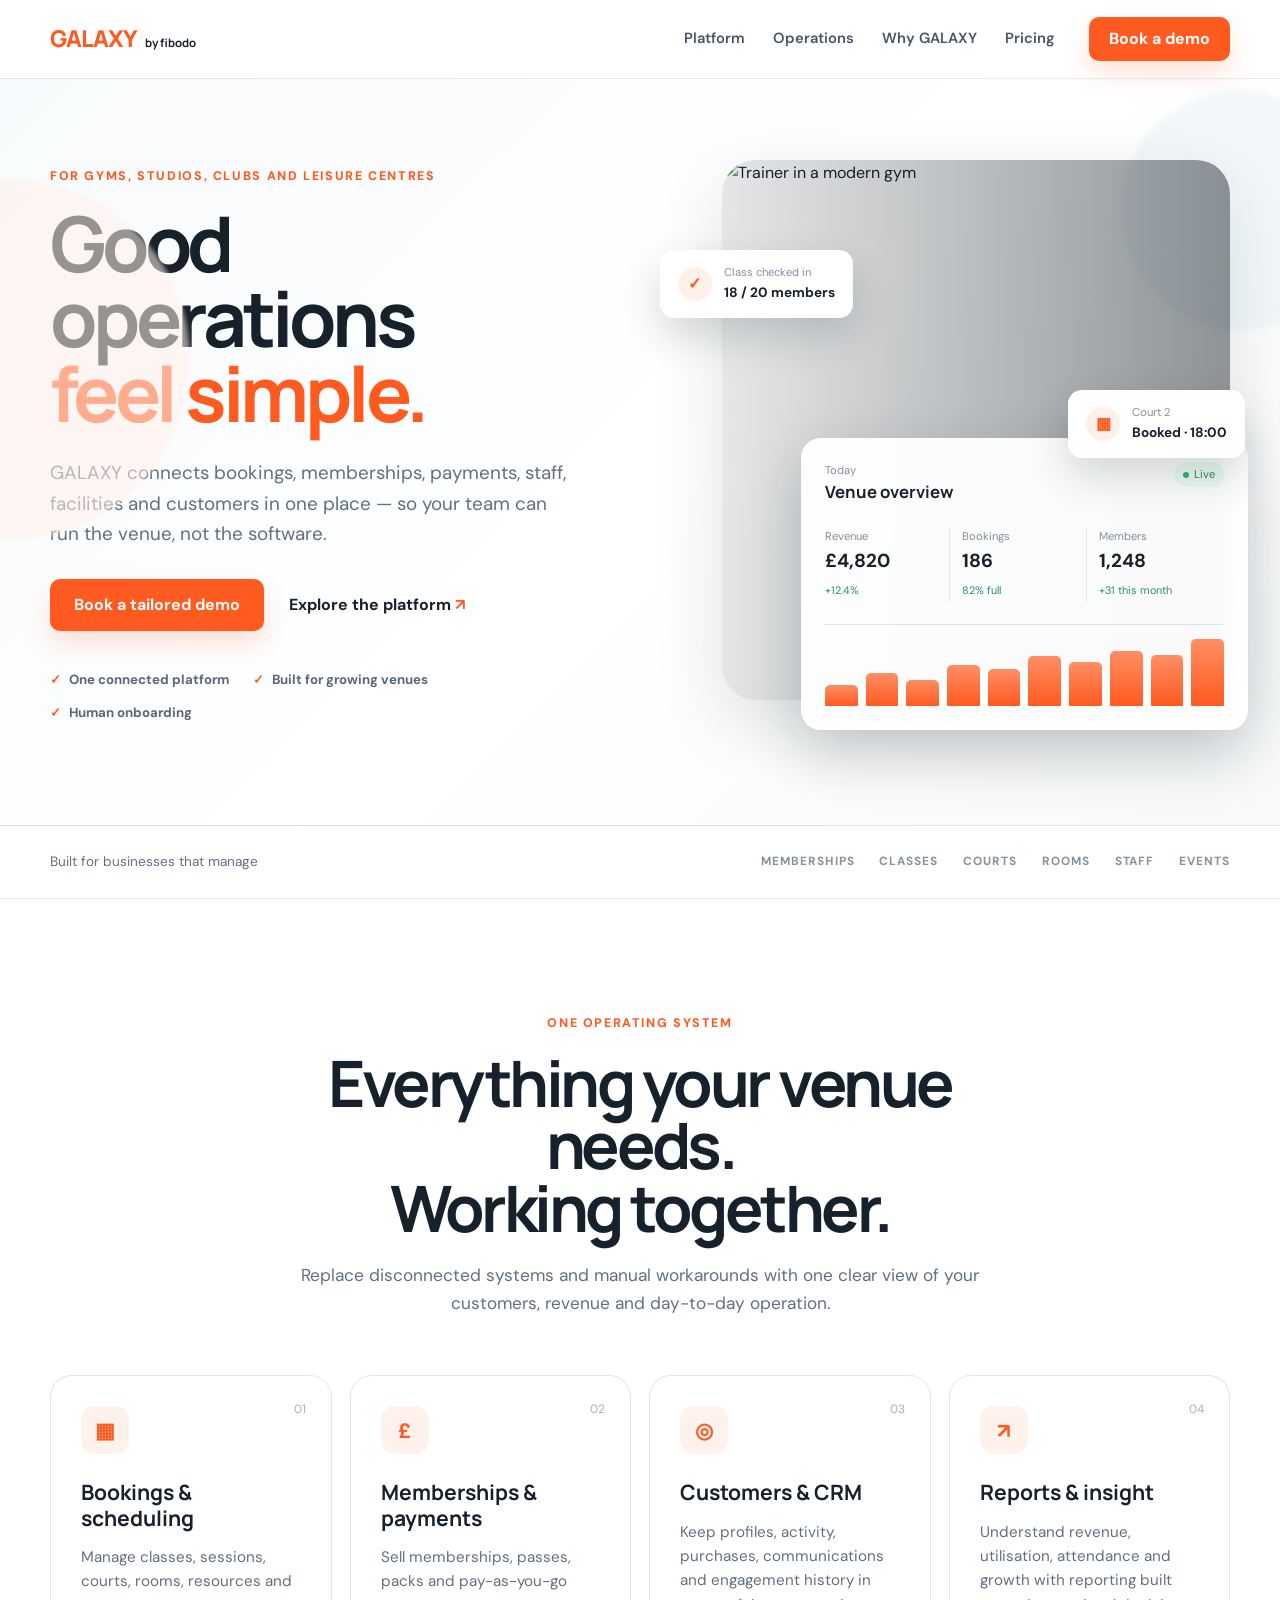
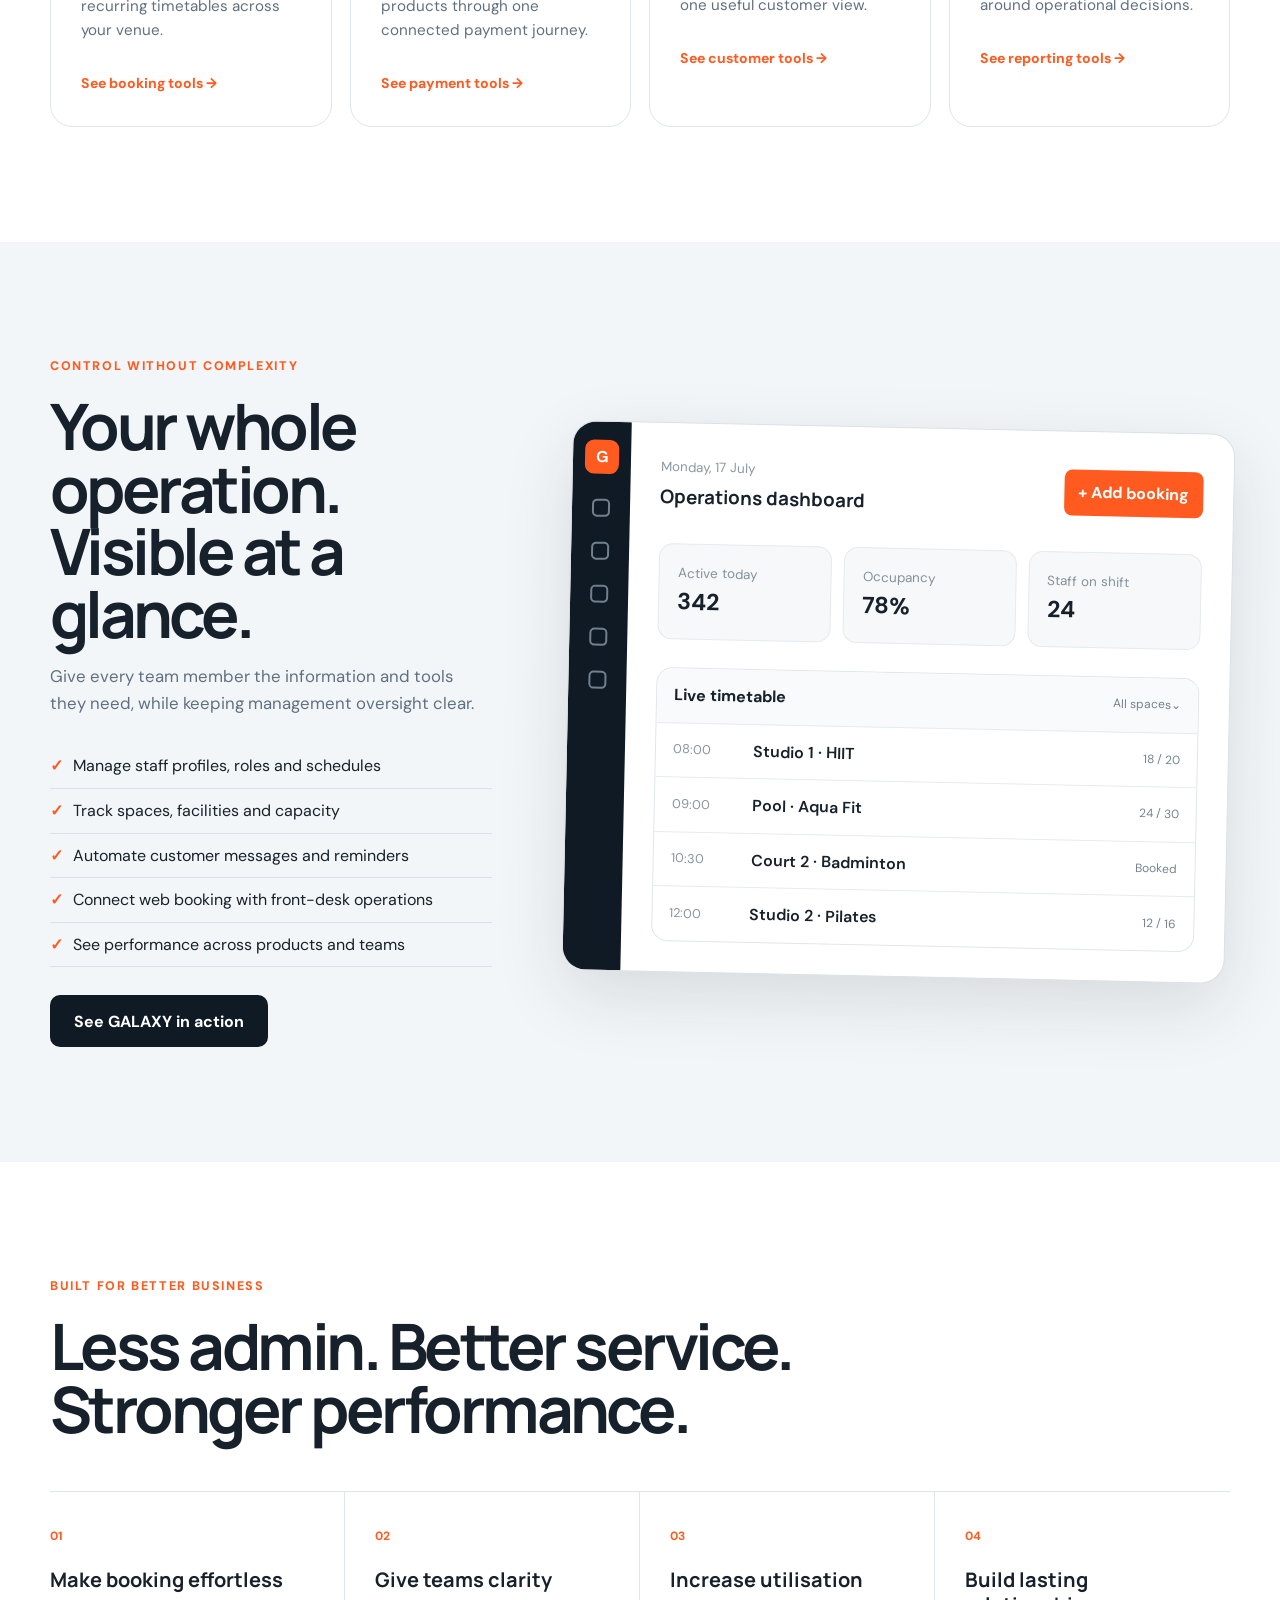
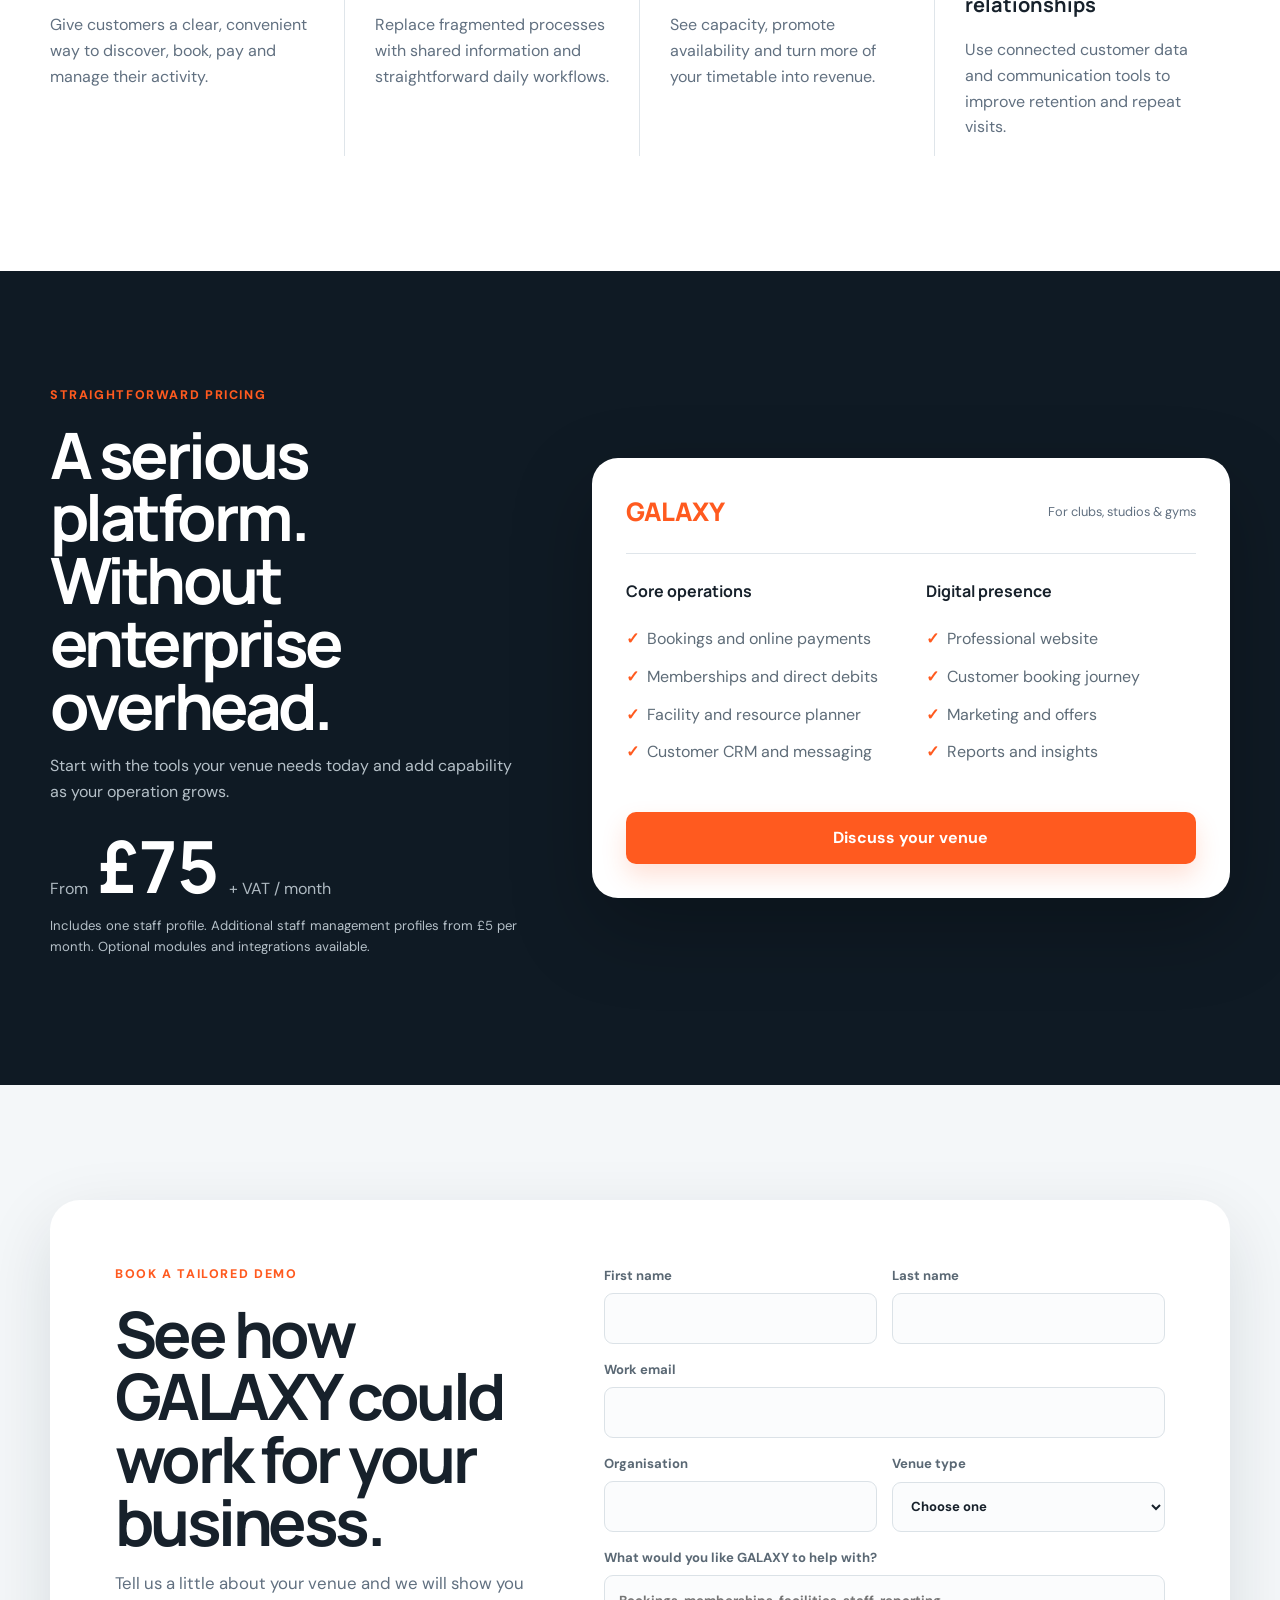
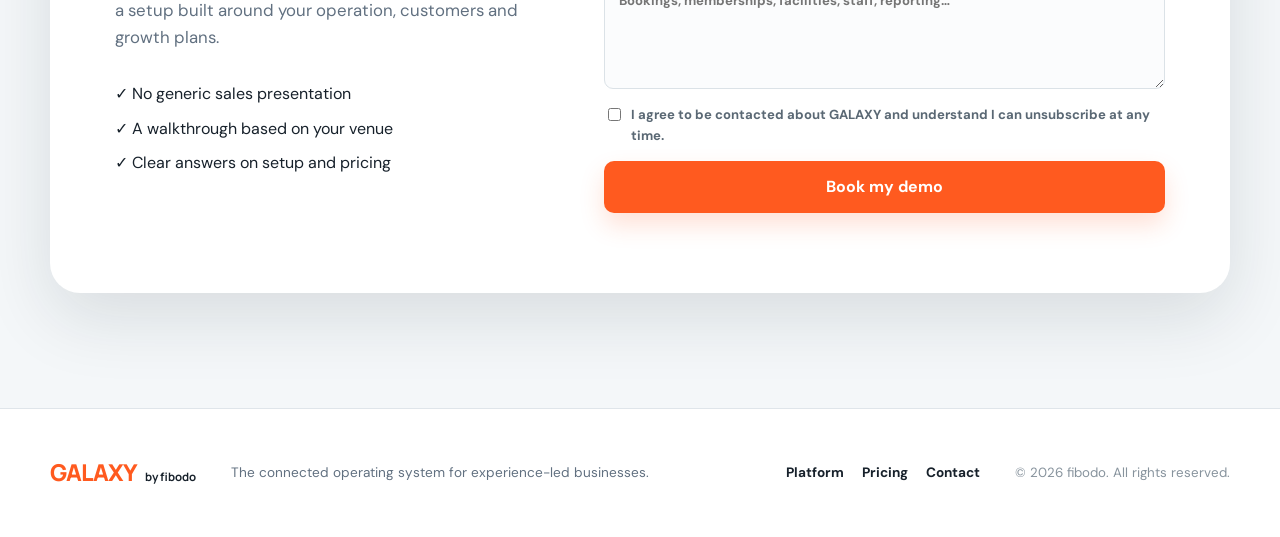
==== index.html @ abac7118 "Add" ====
<!doctype html>
<html lang="en">
<head>
  <meta charset="utf-8">
  <meta name="viewport" content="width=device-width, initial-scale=1">
  <meta name="description" content="GALAXY by fibodo — one connected platform for gyms, studios, leisure centres and sports clubs.">
  <title>GALAXY by fibodo | Run your venue with confidence</title>
  <link rel="preconnect" href="https://fonts.googleapis.com">
  <link rel="preconnect" href="https://fonts.gstatic.com" crossorigin>
  <link href="https://fonts.googleapis.com/css2?family=DM+Sans:wght@400;500;600;700&family=Manrope:wght@500;600;700;800&display=swap" rel="stylesheet">
  <link rel="stylesheet" href="main.css">
</head>
<body>
  <header class="site-header" id="top">
    <div class="container nav-wrap">
      <a class="brand" href="#top" aria-label="GALAXY by fibodo home">
        <span class="brand-mark">GALAXY</span><span class="brand-by">by fibodo</span>
      </a>
      <button class="menu-toggle" aria-expanded="false" aria-controls="site-nav"><span></span><span></span><span></span><span class="sr-only">Open menu</span></button>
      <nav id="site-nav" class="site-nav" aria-label="Primary navigation">
        <a href="#platform">Platform</a>
        <a href="#operations">Operations</a>
        <a href="#results">Why GALAXY</a>
        <a href="#pricing">Pricing</a>
      </nav>
      <a class="button button-small" href="#contact">Book a demo</a>
    </div>
  </header>

  <main>
    <section class="hero">
      <div class="hero-orb hero-orb-one"></div><div class="hero-orb hero-orb-two"></div>
      <div class="container hero-grid">
        <div class="hero-copy reveal">
          <p class="eyebrow">For gyms, studios, clubs and leisure centres</p>
          <h1>Good operations<br><span>feel simple.</span></h1>
          <p class="hero-lead">GALAXY connects bookings, memberships, payments, staff, facilities and customers in one place — so your team can run the venue, not the software.</p>
          <div class="hero-actions">
            <a class="button" href="#contact">Book a tailored demo</a>
            <a class="text-link" href="#platform">Explore the platform <span>↗</span></a>
          </div>
          <div class="proof-row" aria-label="Product benefits">
            <span>One connected platform</span><span>Built for growing venues</span><span>Human onboarding</span>
          </div>
        </div>

        <div class="hero-visual reveal" aria-label="GALAXY platform overview">
          <div class="image-panel"><img src="hero-gym.jpg" alt="Trainer in a modern gym"></div>
          <div class="dashboard-card main-dashboard">
            <div class="dash-top"><div><small>Today</small><strong>Venue overview</strong></div><span class="live-dot">Live</span></div>
            <div class="metric-grid">
              <div><small>Revenue</small><strong>£4,820</strong><em>+12.4%</em></div>
              <div><small>Bookings</small><strong>186</strong><em>82% full</em></div>
              <div><small>Members</small><strong>1,248</strong><em>+31 this month</em></div>
            </div>
            <div class="chart" aria-hidden="true"><i></i><i></i><i></i><i></i><i></i><i></i><i></i><i></i><i></i><i></i></div>
          </div>
          <div class="float-card float-booking"><span class="icon-circle">✓</span><div><small>Class checked in</small><strong>18 / 20 members</strong></div></div>
          <div class="float-card float-space"><span class="icon-circle">▦</span><div><small>Court 2</small><strong>Booked · 18:00</strong></div></div>
        </div>
      </div>
    </section>

    <section class="logo-strip">
      <div class="container logo-strip-inner"><span>Built for businesses that manage</span><div><b>MEMBERSHIPS</b><b>CLASSES</b><b>COURTS</b><b>ROOMS</b><b>STAFF</b><b>EVENTS</b></div></div>
    </section>

    <section class="section intro" id="platform">
      <div class="container">
        <div class="section-heading centered reveal"><p class="eyebrow">One operating system</p><h2>Everything your venue needs.<br>Working together.</h2><p>Replace disconnected systems and manual workarounds with one clear view of your customers, revenue and day-to-day operation.</p></div>
        <div class="feature-grid">
          <article class="feature-card reveal"><span class="feature-number">01</span><div class="feature-icon">▦</div><h3>Bookings & scheduling</h3><p>Manage classes, sessions, courts, rooms, resources and recurring timetables across your venue.</p><a href="#contact">See booking tools →</a></article>
          <article class="feature-card reveal"><span class="feature-number">02</span><div class="feature-icon">£</div><h3>Memberships & payments</h3><p>Sell memberships, passes, packs and pay-as-you-go products through one connected payment journey.</p><a href="#contact">See payment tools →</a></article>
          <article class="feature-card reveal"><span class="feature-number">03</span><div class="feature-icon">◎</div><h3>Customers & CRM</h3><p>Keep profiles, activity, purchases, communications and engagement history in one useful customer view.</p><a href="#contact">See customer tools →</a></article>
          <article class="feature-card reveal"><span class="feature-number">04</span><div class="feature-icon">↗</div><h3>Reports & insight</h3><p>Understand revenue, utilisation, attendance and growth with reporting built around operational decisions.</p><a href="#contact">See reporting tools →</a></article>
        </div>
      </div>
    </section>

    <section class="section operations" id="operations">
      <div class="container operations-grid">
        <div class="operations-copy reveal"><p class="eyebrow">Control without complexity</p><h2>Your whole operation.<br>Visible at a glance.</h2><p>Give every team member the information and tools they need, while keeping management oversight clear.</p><ul class="check-list"><li>Manage staff profiles, roles and schedules</li><li>Track spaces, facilities and capacity</li><li>Automate customer messages and reminders</li><li>Connect web booking with front-desk operations</li><li>See performance across products and teams</li></ul><a class="button button-dark" href="#contact">See GALAXY in action</a></div>
        <div class="operations-ui reveal">
          <div class="ui-window">
            <div class="ui-sidebar"><strong>G</strong><span></span><span></span><span></span><span></span><span></span></div>
            <div class="ui-content">
              <div class="ui-head"><div><small>Monday, 17 July</small><h3>Operations dashboard</h3></div><button>+ Add booking</button></div>
              <div class="ui-stats"><div><small>Active today</small><b>342</b></div><div><small>Occupancy</small><b>78%</b></div><div><small>Staff on shift</small><b>24</b></div></div>
              <div class="schedule"><div class="schedule-head"><b>Live timetable</b><span>All spaces⌄</span></div>
                <div class="schedule-row"><time>08:00</time><span class="class-pill">Studio 1 · HIIT</span><em>18 / 20</em></div>
                <div class="schedule-row"><time>09:00</time><span class="class-pill">Pool · Aqua Fit</span><em>24 / 30</em></div>
                <div class="schedule-row"><time>10:30</time><span class="class-pill">Court 2 · Badminton</span><em>Booked</em></div>
                <div class="schedule-row"><time>12:00</time><span class="class-pill">Studio 2 · Pilates</span><em>12 / 16</em></div>
              </div>
            </div>
          </div>
        </div>
      </div>
    </section>

    <section class="section outcomes" id="results">
      <div class="container">
        <div class="section-heading reveal"><p class="eyebrow">Built for better business</p><h2>Less admin. Better service.<br>Stronger performance.</h2></div>
        <div class="outcome-grid">
          <article class="outcome reveal"><strong>01</strong><h3>Make booking effortless</h3><p>Give customers a clear, convenient way to discover, book, pay and manage their activity.</p></article>
          <article class="outcome reveal"><strong>02</strong><h3>Give teams clarity</h3><p>Replace fragmented processes with shared information and straightforward daily workflows.</p></article>
          <article class="outcome reveal"><strong>03</strong><h3>Increase utilisation</h3><p>See capacity, promote availability and turn more of your timetable into revenue.</p></article>
          <article class="outcome reveal"><strong>04</strong><h3>Build lasting relationships</h3><p>Use connected customer data and communication tools to improve retention and repeat visits.</p></article>
        </div>
      </div>
    </section>

    <section class="section pricing" id="pricing">
      <div class="container pricing-grid">
        <div class="pricing-copy reveal"><p class="eyebrow">Straightforward pricing</p><h2>A serious platform.<br>Without enterprise overhead.</h2><p>Start with the tools your venue needs today and add capability as your operation grows.</p><div class="price"><span>From</span><strong>£75</strong><span>+ VAT / month</span></div><p class="pricing-note">Includes one staff profile. Additional staff management profiles from £5 per month. Optional modules and integrations available.</p></div>
        <div class="pricing-card reveal"><div class="pricing-card-head"><span>GALAXY</span><em>For clubs, studios & gyms</em></div><div class="included-grid"><div><b>Core operations</b><ul><li>Bookings and online payments</li><li>Memberships and direct debits</li><li>Facility and resource planner</li><li>Customer CRM and messaging</li></ul></div><div><b>Digital presence</b><ul><li>Professional website</li><li>Customer booking journey</li><li>Marketing and offers</li><li>Reports and insights</li></ul></div></div><a class="button" href="#contact">Discuss your venue</a></div>
      </div>
    </section>

    <section class="section contact" id="contact">
      <div class="container contact-shell">
        <div class="contact-copy reveal"><p class="eyebrow">Book a tailored demo</p><h2>See how GALAXY could work for your business.</h2><p>Tell us a little about your venue and we will show you a setup built around your operation, customers and growth plans.</p><div class="contact-points"><span>✓ No generic sales presentation</span><span>✓ A walkthrough based on your venue</span><span>✓ Clear answers on setup and pricing</span></div></div>
        <form class="contact-form reveal" id="demo-form" novalidate>
          <div class="form-row"><label>First name<input name="first_name" required autocomplete="given-name"></label><label>Last name<input name="last_name" required autocomplete="family-name"></label></div>
          <label>Work email<input type="email" name="email" required autocomplete="email"></label>
          <div class="form-row"><label>Organisation<input name="organisation" required autocomplete="organization"></label><label>Venue type<select name="venue_type" required><option value="">Choose one</option><option>Gym</option><option>Leisure centre</option><option>Health club</option><option>Sports club</option><option>Studio</option><option>Other</option></select></label></div>
          <label>What would you like GALAXY to help with?<textarea name="message" rows="4" placeholder="Bookings, memberships, facilities, staff, reporting…"></textarea></label>
          <label class="consent"><input type="checkbox" required><span>I agree to be contacted about GALAXY and understand I can unsubscribe at any time.</span></label>
          <button class="button" type="submit">Book my demo</button><p class="form-status" role="status" aria-live="polite"></p>
        </form>
      </div>
    </section>
  </main>

  <footer class="site-footer"><div class="container footer-inner"><a class="brand footer-brand" href="#top"><span class="brand-mark">GALAXY</span><span class="brand-by">by fibodo</span></a><p>The connected operating system for experience-led businesses.</p><div><a href="#platform">Platform</a><a href="#pricing">Pricing</a><a href="#contact">Contact</a></div><small>© <span id="year"></span> fibodo. All rights reserved.</small></div></footer>
  <script src="main.js"></script>
</body>
</html>
---- main.css ----
:root{--ink:#17212b;--muted:#617080;--line:#dfe5ea;--soft:#f3f6f8;--white:#fff;--orange:#ff5a1f;--orange-dark:#d9410c;--green:#c6ef00;--navy:#0f1a24;--radius:22px;--shadow:0 24px 70px rgba(20,34,45,.12)}
*{box-sizing:border-box}html{scroll-behavior:smooth}body{margin:0;font-family:"DM Sans",sans-serif;color:var(--ink);background:#fff;line-height:1.6}img{max-width:100%;display:block}a{color:inherit;text-decoration:none}button,input,select,textarea{font:inherit}.container{width:min(1180px,calc(100% - 40px));margin:auto}.sr-only{position:absolute;width:1px;height:1px;padding:0;margin:-1px;overflow:hidden;clip:rect(0,0,0,0);white-space:nowrap;border:0}.site-header{position:fixed;z-index:50;top:0;left:0;width:100%;background:rgba(255,255,255,.88);backdrop-filter:blur(18px);border-bottom:1px solid rgba(223,229,234,.85)}.nav-wrap{height:78px;display:flex;align-items:center;gap:34px}.brand{display:inline-flex;align-items:baseline;gap:8px;font-family:Manrope,sans-serif}.brand-mark{font-weight:800;letter-spacing:-.04em;font-size:1.45rem;color:var(--orange)}.brand-by{font-size:.72rem;font-weight:700}.site-nav{display:flex;gap:28px;margin-left:auto}.site-nav a{font-size:.92rem;font-weight:600;color:#465563}.site-nav a:hover{color:var(--orange)}.button{display:inline-flex;align-items:center;justify-content:center;min-height:52px;padding:0 24px;border:0;border-radius:10px;background:var(--orange);color:#fff;font-weight:700;cursor:pointer;box-shadow:0 12px 24px rgba(255,90,31,.18);transition:.25s}.button:hover{background:var(--orange-dark);transform:translateY(-2px)}.button-small{min-height:44px;padding:0 20px}.button-dark{background:var(--navy);box-shadow:none}.menu-toggle{display:none;background:none;border:0;padding:8px}.menu-toggle span:not(.sr-only){display:block;width:25px;height:2px;background:var(--ink);margin:5px}.hero{position:relative;overflow:hidden;padding:160px 0 95px;background:linear-gradient(135deg,#f7fafc 0%,#fff 55%,#f7f9fa 100%)}.hero-grid{display:grid;grid-template-columns:.94fr 1.06fr;align-items:center;gap:70px}.eyebrow{margin:0 0 18px;color:var(--orange);text-transform:uppercase;letter-spacing:.13em;font-size:.78rem;font-weight:800}.hero h1,.section h2{font-family:Manrope,sans-serif;letter-spacing:-.055em;line-height:.98;margin:0}.hero h1{font-size:clamp(3.6rem,6vw,6.8rem);font-weight:700}.hero h1 span{color:var(--orange)}.hero-lead{font-size:1.18rem;color:var(--muted);max-width:610px;margin:28px 0 30px}.hero-actions{display:flex;align-items:center;gap:25px}.text-link{font-weight:700}.text-link span{color:var(--orange)}.proof-row{display:flex;flex-wrap:wrap;gap:12px 24px;margin-top:38px;color:#596876;font-size:.83rem;font-weight:700}.proof-row span:before{content:"✓";color:var(--orange);margin-right:8px}.hero-visual{position:relative;min-height:570px}.image-panel{position:absolute;inset:0 0 30px 80px;border-radius:34px;overflow:hidden;box-shadow:var(--shadow)}.image-panel:after{content:"";position:absolute;inset:0;background:linear-gradient(90deg,rgba(8,18,26,.1),rgba(8,18,26,.45))}.image-panel img{width:100%;height:100%;object-fit:cover;object-position:62% center}.main-dashboard{position:absolute;right:-18px;bottom:0;width:76%;padding:24px;border-radius:20px;background:rgba(255,255,255,.95);box-shadow:0 25px 60px rgba(13,28,39,.2);backdrop-filter:blur(12px)}.dash-top{display:flex;justify-content:space-between;align-items:start}.dash-top small,.metric-grid small,.float-card small{display:block;color:#81909d;font-size:.7rem}.dash-top strong{font-family:Manrope;font-size:1.05rem}.live-dot{font-size:.7rem;color:#238a56;background:#e9f8f0;border-radius:999px;padding:4px 9px}.live-dot:before{content:"";display:inline-block;width:6px;height:6px;background:#2eb36e;border-radius:50%;margin-right:5px}.metric-grid{display:grid;grid-template-columns:repeat(3,1fr);gap:12px;margin:22px 0}.metric-grid div{padding-right:10px;border-right:1px solid var(--line)}.metric-grid div:last-child{border:0}.metric-grid strong{display:block;font-size:1.18rem}.metric-grid em{font-style:normal;color:#2b9060;font-size:.68rem}.chart{height:82px;display:flex;align-items:end;gap:8px;padding-top:10px;border-top:1px solid var(--line)}.chart i{flex:1;border-radius:5px 5px 1px 1px;background:linear-gradient(#ff8e65,var(--orange));height:30%}.chart i:nth-child(2){height:46%}.chart i:nth-child(3){height:36%}.chart i:nth-child(4){height:58%}.chart i:nth-child(5){height:52%}.chart i:nth-child(6){height:70%}.chart i:nth-child(7){height:62%}.chart i:nth-child(8){height:78%}.chart i:nth-child(9){height:72%}.chart i:nth-child(10){height:94%}.float-card{position:absolute;display:flex;gap:12px;align-items:center;background:#fff;border-radius:14px;padding:14px 18px;box-shadow:0 18px 40px rgba(12,28,40,.16)}.float-card strong{display:block;font-size:.85rem}.icon-circle{width:34px;height:34px;border-radius:50%;display:grid;place-items:center;background:#fff0e9;color:var(--orange);font-weight:800}.float-booking{left:18px;top:90px}.float-space{right:-15px;top:230px}.hero-orb{position:absolute;border-radius:50%;filter:blur(2px);opacity:.55}.hero-orb-one{width:360px;height:360px;background:#fff1e9;left:-170px;top:180px}.hero-orb-two{width:240px;height:240px;background:#eaf4f7;right:-80px;top:90px}.logo-strip{border-top:1px solid var(--line);border-bottom:1px solid var(--line);padding:25px 0;background:#fff}.logo-strip-inner{display:flex;align-items:center;justify-content:space-between;gap:30px}.logo-strip-inner>span{color:var(--muted);font-size:.85rem}.logo-strip-inner div{display:flex;flex-wrap:wrap;gap:25px;color:#85919b;font-size:.74rem;letter-spacing:.08em}.section{padding:115px 0}.section-heading{max-width:760px;margin-bottom:50px}.section-heading.centered{text-align:center;margin:0 auto 58px}.section h2{font-size:clamp(2.7rem,5vw,5rem);font-weight:700}.section-heading>p:last-child{color:var(--muted);font-size:1.08rem;max-width:680px;margin:22px auto 0}.feature-grid{display:grid;grid-template-columns:repeat(4,1fr);gap:18px}.feature-card{position:relative;padding:30px;border:1px solid var(--line);border-radius:var(--radius);background:#fff;min-height:350px;transition:.3s}.feature-card:hover{transform:translateY(-7px);box-shadow:var(--shadow);border-color:transparent}.feature-number{position:absolute;right:25px;top:24px;color:#a8b1b9;font-size:.75rem}.feature-icon{width:48px;height:48px;border-radius:14px;display:grid;place-items:center;background:#fff1eb;color:var(--orange);font-weight:800;font-size:1.3rem}.feature-card h3{font-family:Manrope;font-size:1.32rem;line-height:1.2;margin:25px 0 12px}.feature-card p{color:var(--muted);font-size:.95rem}.feature-card a{display:inline-block;margin-top:15px;color:var(--orange);font-weight:700;font-size:.88rem}.operations{background:var(--soft);overflow:hidden}.operations-grid{display:grid;grid-template-columns:.8fr 1.2fr;gap:75px;align-items:center}.operations-copy>p:not(.eyebrow){color:var(--muted);font-size:1.05rem}.check-list{list-style:none;padding:0;margin:28px 0}.check-list li{padding:9px 0;border-bottom:1px solid #dbe2e7}.check-list li:before{content:"✓";color:var(--orange);font-weight:800;margin-right:10px}.ui-window{display:grid;grid-template-columns:58px 1fr;border:1px solid #d9e1e6;background:#fff;border-radius:24px;min-height:520px;box-shadow:var(--shadow);overflow:hidden;transform:rotate(1.2deg)}.ui-sidebar{background:var(--navy);display:flex;flex-direction:column;align-items:center;gap:25px;padding:18px 0}.ui-sidebar strong{width:34px;height:34px;display:grid;place-items:center;border-radius:9px;background:var(--orange);color:white}.ui-sidebar span{width:18px;height:18px;border:2px solid #71808d;border-radius:5px}.ui-content{padding:30px}.ui-head{display:flex;justify-content:space-between;align-items:center}.ui-head small{color:#8b98a3}.ui-head h3{margin:3px 0;font-family:Manrope}.ui-head button{border:0;border-radius:8px;background:var(--orange);color:#fff;padding:10px 14px;font-weight:700}.ui-stats{display:grid;grid-template-columns:repeat(3,1fr);gap:12px;margin:28px 0}.ui-stats div{background:#f6f8fa;border:1px solid #e5eaee;border-radius:14px;padding:18px}.ui-stats small{display:block;color:#84919b}.ui-stats b{font-size:1.45rem}.schedule{border:1px solid #e0e6ea;border-radius:16px;overflow:hidden}.schedule-head,.schedule-row{display:grid;grid-template-columns:80px 1fr auto;align-items:center;padding:14px 17px;border-bottom:1px solid #e6ebee}.schedule-head{display:flex;justify-content:space-between;background:#f8fafb}.schedule-head span{font-size:.75rem;color:#72808b}.schedule-row:last-child{border:0}.schedule-row time{color:#89959f;font-size:.8rem}.class-pill{font-weight:600}.schedule-row em{font-style:normal;color:#76838e;font-size:.75rem}.outcomes{background:#fff}.outcome-grid{display:grid;grid-template-columns:repeat(4,1fr);border-top:1px solid var(--line)}.outcome{padding:30px 30px 0 0;border-right:1px solid var(--line);min-height:235px}.outcome:not(:first-child){padding-left:30px}.outcome:last-child{border:0}.outcome>strong{color:var(--orange);font-size:.75rem}.outcome h3{font-family:Manrope;font-size:1.25rem;line-height:1.25}.outcome p{color:var(--muted)}.pricing{background:var(--navy);color:#fff}.pricing-grid{display:grid;grid-template-columns:.85fr 1.15fr;gap:70px;align-items:center}.pricing-copy p:not(.eyebrow){color:#b5c0c8}.price{display:flex;align-items:end;gap:10px;margin:25px 0 12px}.price strong{font-family:Manrope;font-size:4.5rem;line-height:1;color:#fff}.price span{color:#aeb9c1}.pricing-note{font-size:.82rem;max-width:510px}.pricing-card{background:#fff;color:var(--ink);border-radius:26px;padding:34px;box-shadow:0 30px 80px rgba(0,0,0,.25)}.pricing-card-head{display:flex;justify-content:space-between;align-items:center;border-bottom:1px solid var(--line);padding-bottom:20px}.pricing-card-head span{font-family:Manrope;font-weight:800;color:var(--orange);font-size:1.6rem}.pricing-card-head em{font-style:normal;color:var(--muted);font-size:.8rem}.included-grid{display:grid;grid-template-columns:1fr 1fr;gap:30px;padding:25px 0}.included-grid b{font-family:Manrope}.included-grid ul{list-style:none;padding:0}.included-grid li{padding:6px 0;color:#5e6c78}.included-grid li:before{content:"✓";color:var(--orange);margin-right:8px;font-weight:800}.pricing-card .button{width:100%}.contact{background:#f4f7f9}.contact-shell{display:grid;grid-template-columns:.85fr 1.15fr;gap:75px;background:#fff;border-radius:30px;padding:65px;box-shadow:var(--shadow)}.contact-copy>p:not(.eyebrow){color:var(--muted);font-size:1.05rem}.contact-points{display:grid;gap:9px;margin-top:30px}.contact-points span:before{color:var(--orange)}.contact-form{display:grid;gap:15px}.form-row{display:grid;grid-template-columns:1fr 1fr;gap:15px}.contact-form label{display:grid;gap:7px;color:#5a6874;font-size:.82rem;font-weight:700}.contact-form input,.contact-form select,.contact-form textarea{width:100%;border:1px solid #dbe2e7;border-radius:9px;background:#fbfcfd;padding:14px;outline:none;color:var(--ink)}.contact-form input:focus,.contact-form select:focus,.contact-form textarea:focus{border-color:var(--orange);box-shadow:0 0 0 3px rgba(255,90,31,.1)}.consent{grid-template-columns:auto 1fr!important;align-items:start}.consent input{width:auto;margin-top:4px}.form-status{margin:0;font-size:.85rem}.site-footer{padding:40px 0;background:#fff;border-top:1px solid var(--line)}.footer-inner{display:grid;grid-template-columns:auto 1fr auto auto;align-items:center;gap:35px}.footer-inner p{color:var(--muted);font-size:.85rem}.footer-inner div{display:flex;gap:18px;font-size:.85rem;font-weight:700}.footer-inner small{color:#87939d}.reveal{opacity:0;transform:translateY(22px);transition:opacity .7s ease,transform .7s ease}.reveal.visible{opacity:1;transform:none}
@media(max-width:1000px){.site-nav{display:none;position:absolute;top:78px;left:20px;right:20px;padding:20px;background:#fff;border:1px solid var(--line);border-radius:15px;box-shadow:var(--shadow);flex-direction:column}.site-nav.open{display:flex}.menu-toggle{display:block;margin-left:auto}.nav-wrap>.button{display:none}.hero-grid,.operations-grid,.pricing-grid,.contact-shell{grid-template-columns:1fr}.hero-copy{max-width:750px}.hero-visual{min-height:600px}.feature-grid{grid-template-columns:repeat(2,1fr)}.outcome-grid{grid-template-columns:repeat(2,1fr)}.outcome:nth-child(2){border-right:0}.outcome:nth-child(-n+2){border-bottom:1px solid var(--line)}.contact-shell{padding:45px}.footer-inner{grid-template-columns:1fr 1fr}.logo-strip-inner{align-items:flex-start;flex-direction:column}}
@media(max-width:650px){.container{width:min(100% - 28px,1180px)}.section{padding:80px 0}.hero{padding:125px 0 70px}.hero h1{font-size:3.45rem}.hero-actions{align-items:flex-start;flex-direction:column}.hero-visual{min-height:500px}.image-panel{left:0;bottom:60px}.main-dashboard{width:92%;right:0;padding:18px}.float-booking{left:-5px;top:45px}.float-space{display:none}.metric-grid strong{font-size:.95rem}.feature-grid,.outcome-grid,.included-grid,.form-row{grid-template-columns:1fr}.feature-card{min-height:auto}.outcome{border-right:0!important;border-bottom:1px solid var(--line);padding:25px 0!important;min-height:auto}.ui-window{grid-template-columns:42px 1fr;min-height:460px}.ui-content{padding:17px}.ui-stats{grid-template-columns:1fr 1fr}.ui-stats div:last-child{display:none}.schedule-row,.schedule-head{grid-template-columns:55px 1fr}.schedule-row em{display:none}.contact-shell{padding:28px 20px}.footer-inner{grid-template-columns:1fr}.footer-inner div{flex-wrap:wrap}}
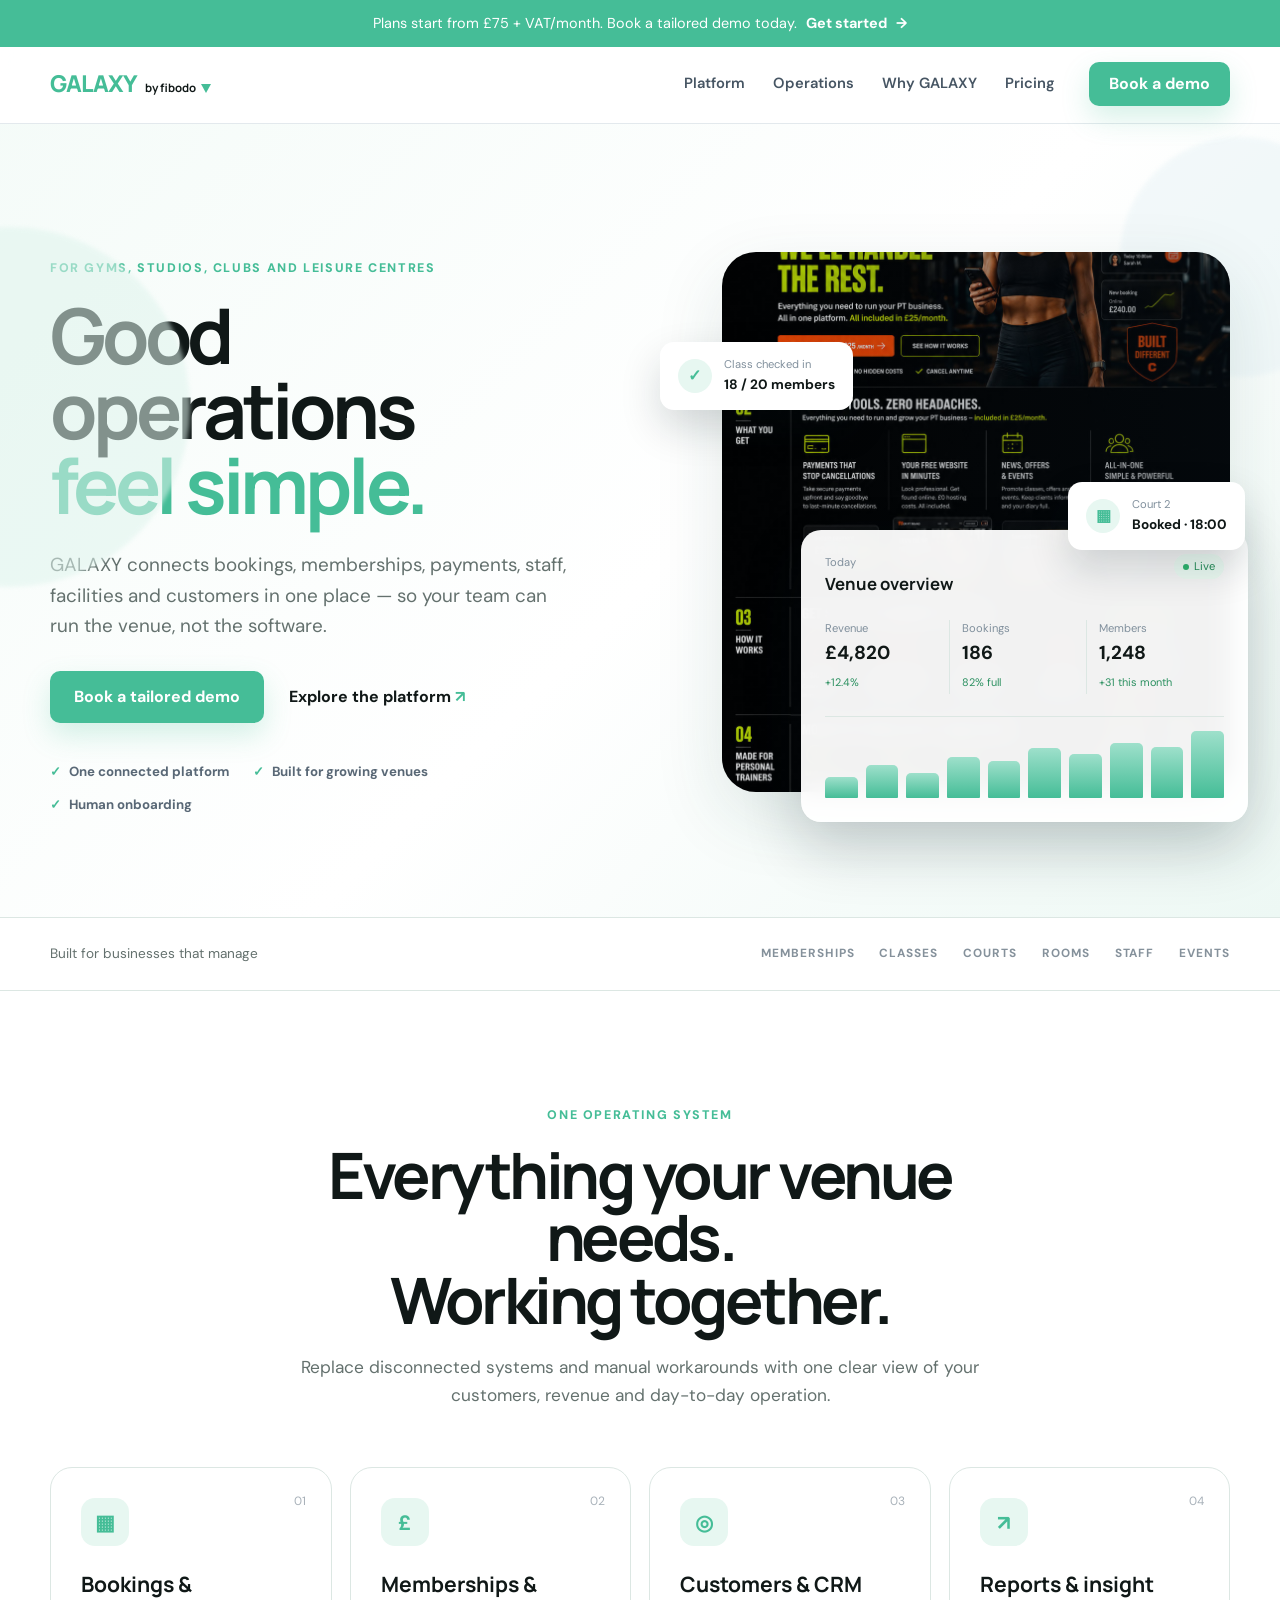
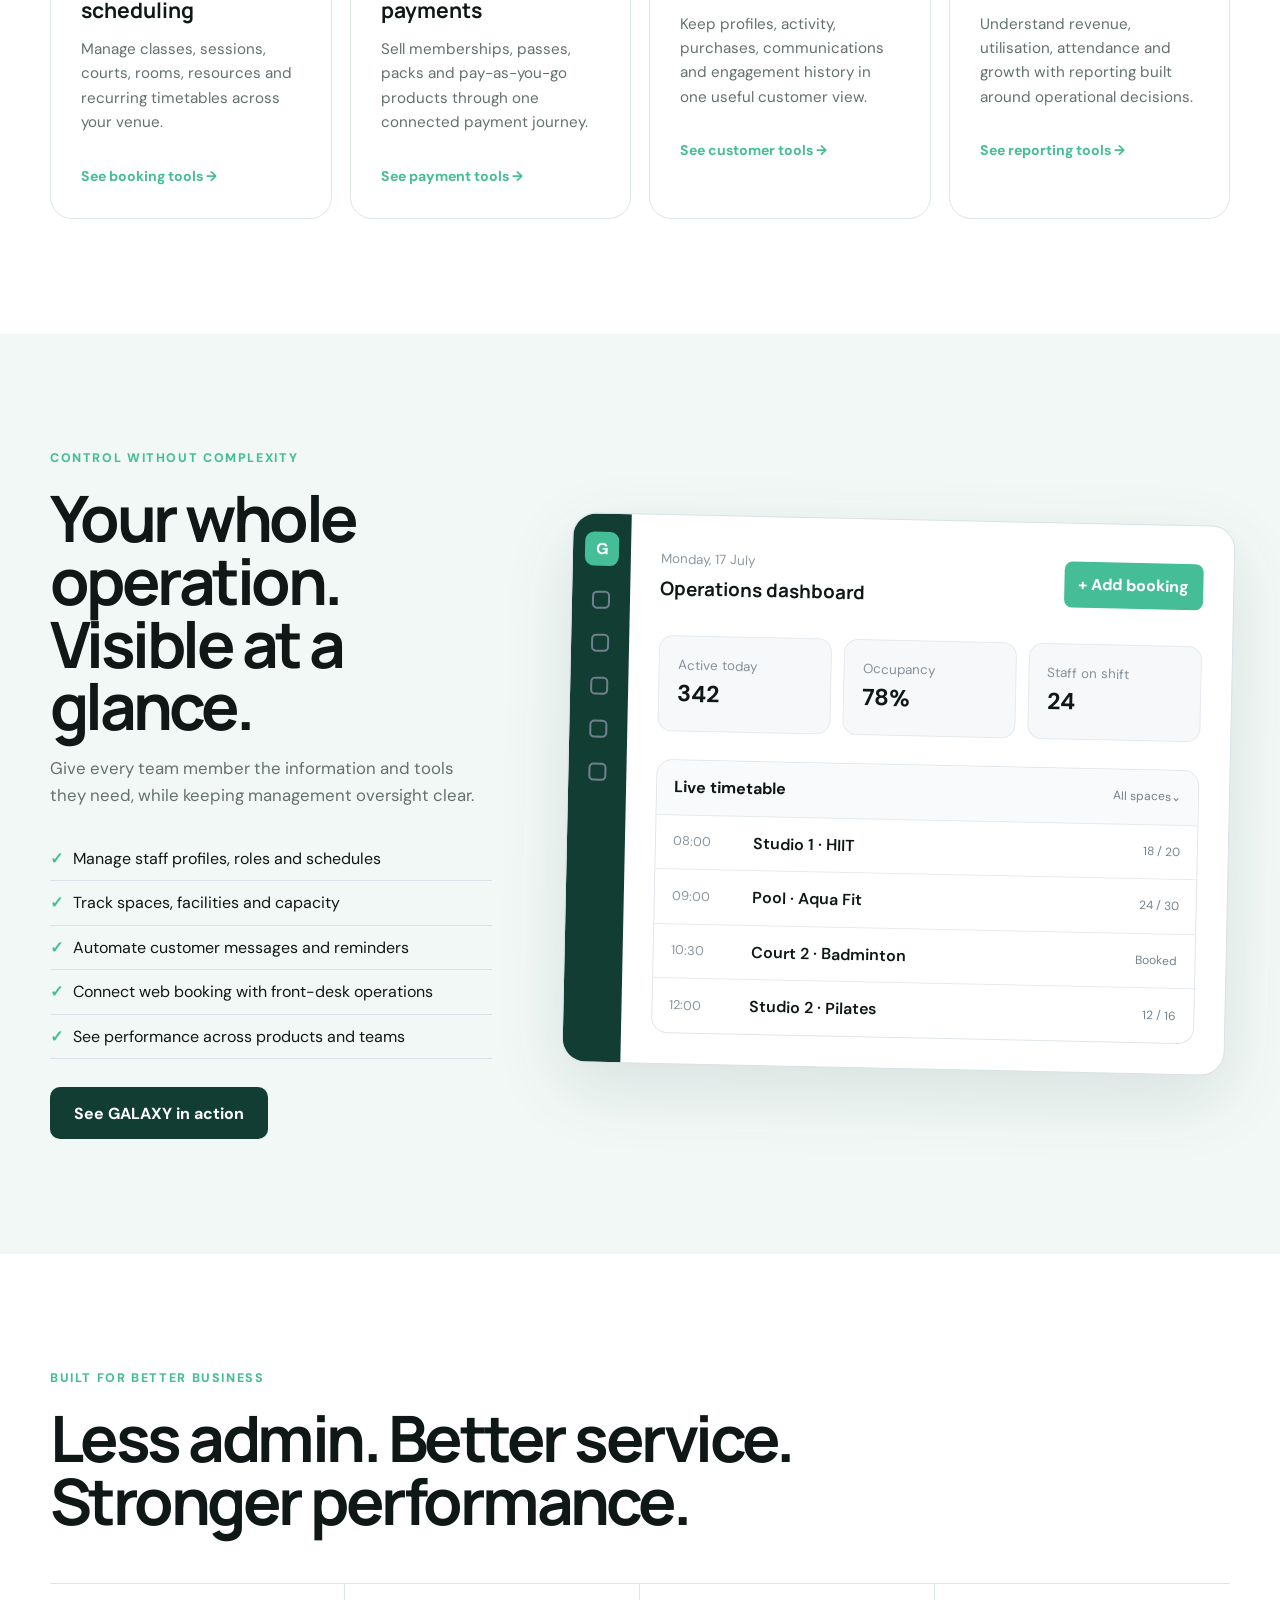
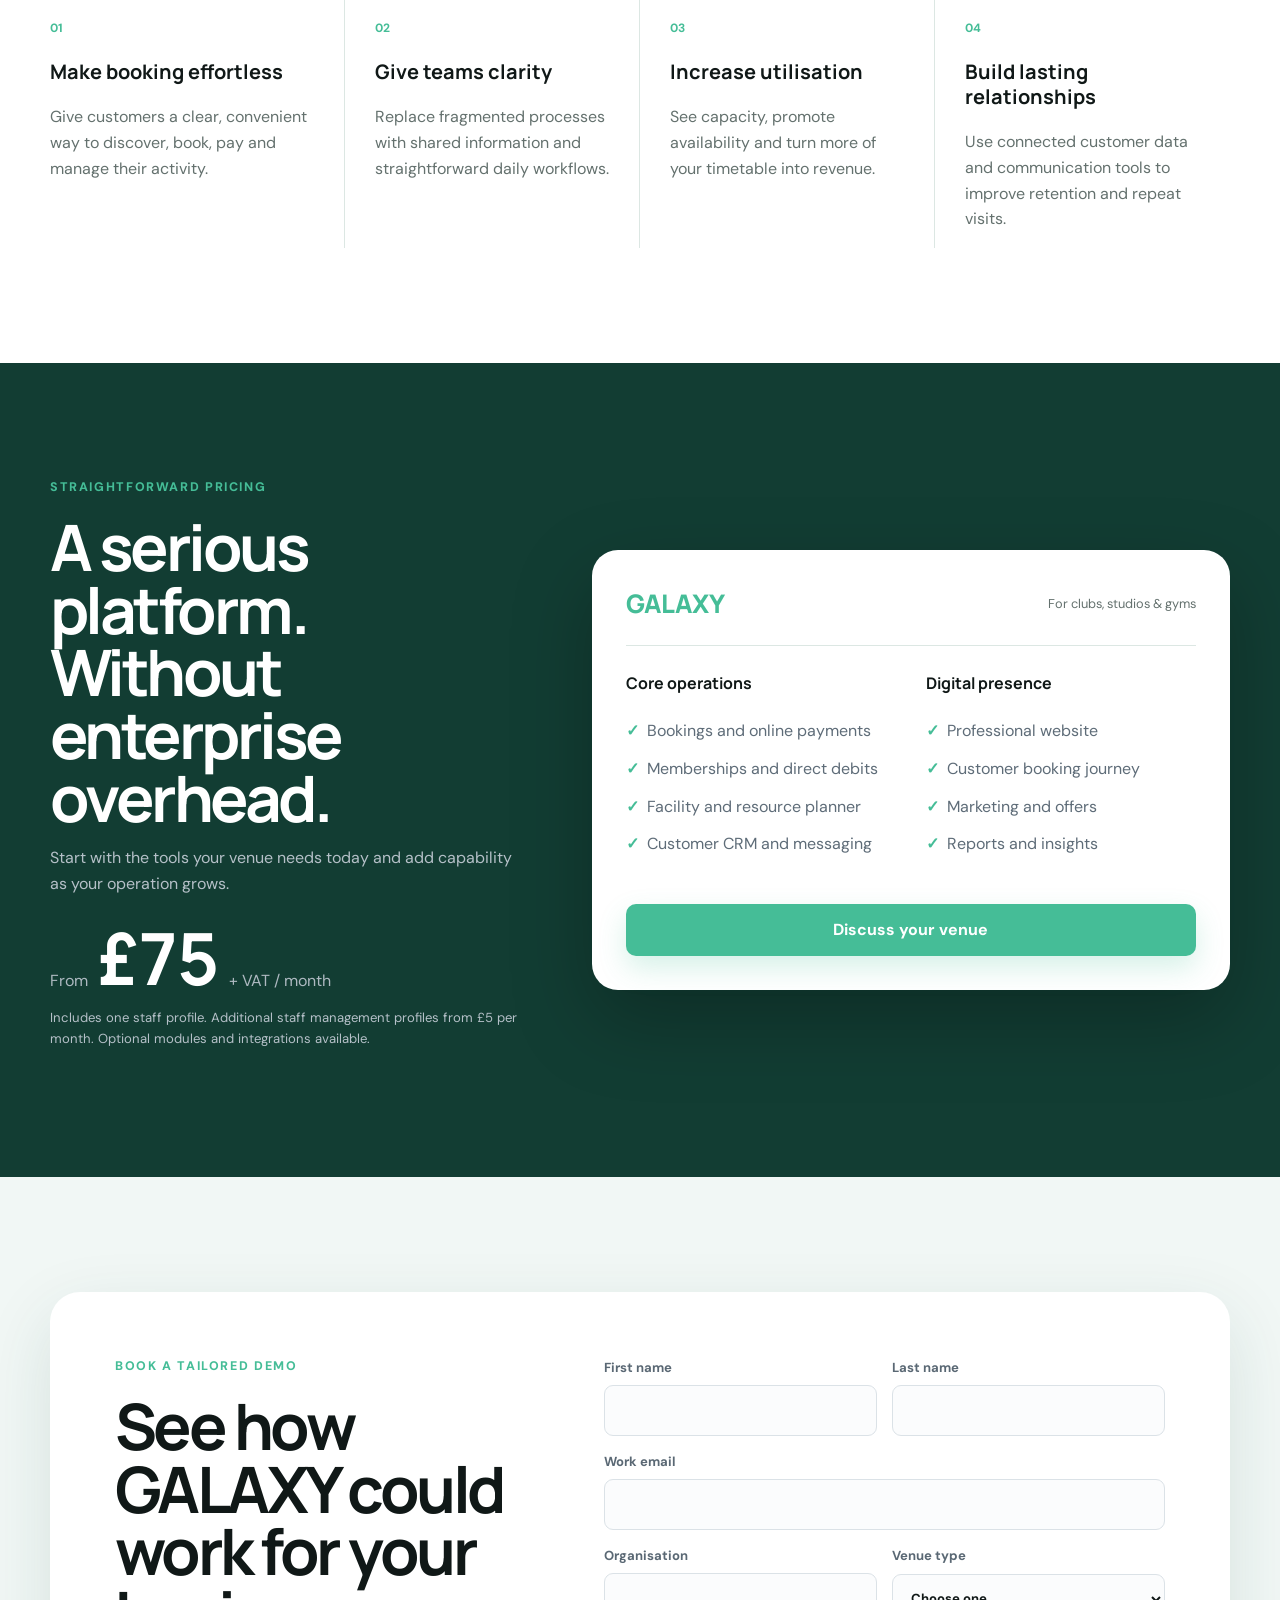
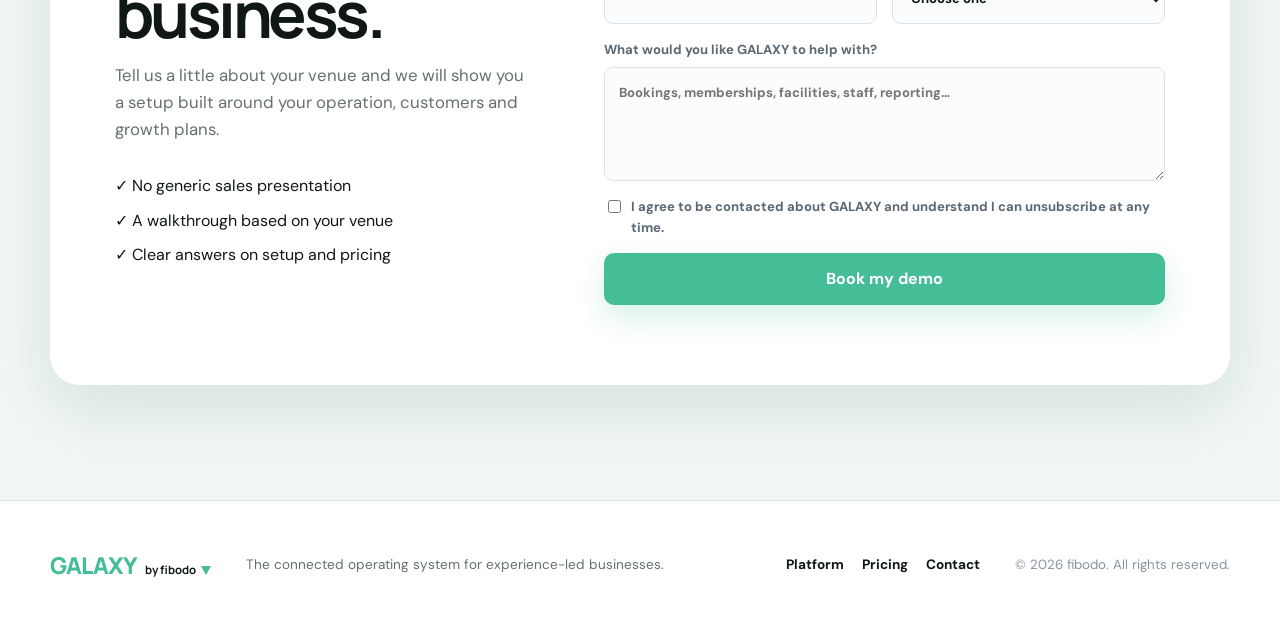
==== commit 0f6bbbf6: "Add" ====
--- a/index.html
+++ b/index.html
@@ -11,10 +11,11 @@
   <link rel="stylesheet" href="main.css">
 </head>
 <body>
+  <div class="announcement">Plans start from £75 + VAT/month. Book a tailored demo today. <a href="#contact">Get started <span>→</span></a></div>
   <header class="site-header" id="top">
     <div class="container nav-wrap">
       <a class="brand" href="#top" aria-label="GALAXY by fibodo home">
-        <span class="brand-mark">GALAXY</span><span class="brand-by">by fibodo</span>
+        <span class="brand-mark">GALAXY</span><span class="brand-by">by fibodo <i aria-hidden="true"></i></span>
       </a>
       <button class="menu-toggle" aria-expanded="false" aria-controls="site-nav"><span></span><span></span><span></span><span class="sr-only">Open menu</span></button>
       <nav id="site-nav" class="site-nav" aria-label="Primary navigation">
@@ -132,7 +133,7 @@
     </section>
   </main>
 
-  <footer class="site-footer"><div class="container footer-inner"><a class="brand footer-brand" href="#top"><span class="brand-mark">GALAXY</span><span class="brand-by">by fibodo</span></a><p>The connected operating system for experience-led businesses.</p><div><a href="#platform">Platform</a><a href="#pricing">Pricing</a><a href="#contact">Contact</a></div><small>© <span id="year"></span> fibodo. All rights reserved.</small></div></footer>
+  <footer class="site-footer"><div class="container footer-inner"><a class="brand footer-brand" href="#top"><span class="brand-mark">GALAXY</span><span class="brand-by">by fibodo <i aria-hidden="true"></i></span></a><p>The connected operating system for experience-led businesses.</p><div><a href="#platform">Platform</a><a href="#pricing">Pricing</a><a href="#contact">Contact</a></div><small>© <span id="year"></span> fibodo. All rights reserved.</small></div></footer>
   <script src="main.js"></script>
 </body>
 </html>
--- a/main.css
+++ b/main.css
@@ -1,4 +1,4 @@
-:root{--ink:#17212b;--muted:#617080;--line:#dfe5ea;--soft:#f3f6f8;--white:#fff;--orange:#ff5a1f;--orange-dark:#d9410c;--green:#c6ef00;--navy:#0f1a24;--radius:22px;--shadow:0 24px 70px rgba(20,34,45,.12)}
-*{box-sizing:border-box}html{scroll-behavior:smooth}body{margin:0;font-family:"DM Sans",sans-serif;color:var(--ink);background:#fff;line-height:1.6}img{max-width:100%;display:block}a{color:inherit;text-decoration:none}button,input,select,textarea{font:inherit}.container{width:min(1180px,calc(100% - 40px));margin:auto}.sr-only{position:absolute;width:1px;height:1px;padding:0;margin:-1px;overflow:hidden;clip:rect(0,0,0,0);white-space:nowrap;border:0}.site-header{position:fixed;z-index:50;top:0;left:0;width:100%;background:rgba(255,255,255,.88);backdrop-filter:blur(18px);border-bottom:1px solid rgba(223,229,234,.85)}.nav-wrap{height:78px;display:flex;align-items:center;gap:34px}.brand{display:inline-flex;align-items:baseline;gap:8px;font-family:Manrope,sans-serif}.brand-mark{font-weight:800;letter-spacing:-.04em;font-size:1.45rem;color:var(--orange)}.brand-by{font-size:.72rem;font-weight:700}.site-nav{display:flex;gap:28px;margin-left:auto}.site-nav a{font-size:.92rem;font-weight:600;color:#465563}.site-nav a:hover{color:var(--orange)}.button{display:inline-flex;align-items:center;justify-content:center;min-height:52px;padding:0 24px;border:0;border-radius:10px;background:var(--orange);color:#fff;font-weight:700;cursor:pointer;box-shadow:0 12px 24px rgba(255,90,31,.18);transition:.25s}.button:hover{background:var(--orange-dark);transform:translateY(-2px)}.button-small{min-height:44px;padding:0 20px}.button-dark{background:var(--navy);box-shadow:none}.menu-toggle{display:none;background:none;border:0;padding:8px}.menu-toggle span:not(.sr-only){display:block;width:25px;height:2px;background:var(--ink);margin:5px}.hero{position:relative;overflow:hidden;padding:160px 0 95px;background:linear-gradient(135deg,#f7fafc 0%,#fff 55%,#f7f9fa 100%)}.hero-grid{display:grid;grid-template-columns:.94fr 1.06fr;align-items:center;gap:70px}.eyebrow{margin:0 0 18px;color:var(--orange);text-transform:uppercase;letter-spacing:.13em;font-size:.78rem;font-weight:800}.hero h1,.section h2{font-family:Manrope,sans-serif;letter-spacing:-.055em;line-height:.98;margin:0}.hero h1{font-size:clamp(3.6rem,6vw,6.8rem);font-weight:700}.hero h1 span{color:var(--orange)}.hero-lead{font-size:1.18rem;color:var(--muted);max-width:610px;margin:28px 0 30px}.hero-actions{display:flex;align-items:center;gap:25px}.text-link{font-weight:700}.text-link span{color:var(--orange)}.proof-row{display:flex;flex-wrap:wrap;gap:12px 24px;margin-top:38px;color:#596876;font-size:.83rem;font-weight:700}.proof-row span:before{content:"✓";color:var(--orange);margin-right:8px}.hero-visual{position:relative;min-height:570px}.image-panel{position:absolute;inset:0 0 30px 80px;border-radius:34px;overflow:hidden;box-shadow:var(--shadow)}.image-panel:after{content:"";position:absolute;inset:0;background:linear-gradient(90deg,rgba(8,18,26,.1),rgba(8,18,26,.45))}.image-panel img{width:100%;height:100%;object-fit:cover;object-position:62% center}.main-dashboard{position:absolute;right:-18px;bottom:0;width:76%;padding:24px;border-radius:20px;background:rgba(255,255,255,.95);box-shadow:0 25px 60px rgba(13,28,39,.2);backdrop-filter:blur(12px)}.dash-top{display:flex;justify-content:space-between;align-items:start}.dash-top small,.metric-grid small,.float-card small{display:block;color:#81909d;font-size:.7rem}.dash-top strong{font-family:Manrope;font-size:1.05rem}.live-dot{font-size:.7rem;color:#238a56;background:#e9f8f0;border-radius:999px;padding:4px 9px}.live-dot:before{content:"";display:inline-block;width:6px;height:6px;background:#2eb36e;border-radius:50%;margin-right:5px}.metric-grid{display:grid;grid-template-columns:repeat(3,1fr);gap:12px;margin:22px 0}.metric-grid div{padding-right:10px;border-right:1px solid var(--line)}.metric-grid div:last-child{border:0}.metric-grid strong{display:block;font-size:1.18rem}.metric-grid em{font-style:normal;color:#2b9060;font-size:.68rem}.chart{height:82px;display:flex;align-items:end;gap:8px;padding-top:10px;border-top:1px solid var(--line)}.chart i{flex:1;border-radius:5px 5px 1px 1px;background:linear-gradient(#ff8e65,var(--orange));height:30%}.chart i:nth-child(2){height:46%}.chart i:nth-child(3){height:36%}.chart i:nth-child(4){height:58%}.chart i:nth-child(5){height:52%}.chart i:nth-child(6){height:70%}.chart i:nth-child(7){height:62%}.chart i:nth-child(8){height:78%}.chart i:nth-child(9){height:72%}.chart i:nth-child(10){height:94%}.float-card{position:absolute;display:flex;gap:12px;align-items:center;background:#fff;border-radius:14px;padding:14px 18px;box-shadow:0 18px 40px rgba(12,28,40,.16)}.float-card strong{display:block;font-size:.85rem}.icon-circle{width:34px;height:34px;border-radius:50%;display:grid;place-items:center;background:#fff0e9;color:var(--orange);font-weight:800}.float-booking{left:18px;top:90px}.float-space{right:-15px;top:230px}.hero-orb{position:absolute;border-radius:50%;filter:blur(2px);opacity:.55}.hero-orb-one{width:360px;height:360px;background:#fff1e9;left:-170px;top:180px}.hero-orb-two{width:240px;height:240px;background:#eaf4f7;right:-80px;top:90px}.logo-strip{border-top:1px solid var(--line);border-bottom:1px solid var(--line);padding:25px 0;background:#fff}.logo-strip-inner{display:flex;align-items:center;justify-content:space-between;gap:30px}.logo-strip-inner>span{color:var(--muted);font-size:.85rem}.logo-strip-inner div{display:flex;flex-wrap:wrap;gap:25px;color:#85919b;font-size:.74rem;letter-spacing:.08em}.section{padding:115px 0}.section-heading{max-width:760px;margin-bottom:50px}.section-heading.centered{text-align:center;margin:0 auto 58px}.section h2{font-size:clamp(2.7rem,5vw,5rem);font-weight:700}.section-heading>p:last-child{color:var(--muted);font-size:1.08rem;max-width:680px;margin:22px auto 0}.feature-grid{display:grid;grid-template-columns:repeat(4,1fr);gap:18px}.feature-card{position:relative;padding:30px;border:1px solid var(--line);border-radius:var(--radius);background:#fff;min-height:350px;transition:.3s}.feature-card:hover{transform:translateY(-7px);box-shadow:var(--shadow);border-color:transparent}.feature-number{position:absolute;right:25px;top:24px;color:#a8b1b9;font-size:.75rem}.feature-icon{width:48px;height:48px;border-radius:14px;display:grid;place-items:center;background:#fff1eb;color:var(--orange);font-weight:800;font-size:1.3rem}.feature-card h3{font-family:Manrope;font-size:1.32rem;line-height:1.2;margin:25px 0 12px}.feature-card p{color:var(--muted);font-size:.95rem}.feature-card a{display:inline-block;margin-top:15px;color:var(--orange);font-weight:700;font-size:.88rem}.operations{background:var(--soft);overflow:hidden}.operations-grid{display:grid;grid-template-columns:.8fr 1.2fr;gap:75px;align-items:center}.operations-copy>p:not(.eyebrow){color:var(--muted);font-size:1.05rem}.check-list{list-style:none;padding:0;margin:28px 0}.check-list li{padding:9px 0;border-bottom:1px solid #dbe2e7}.check-list li:before{content:"✓";color:var(--orange);font-weight:800;margin-right:10px}.ui-window{display:grid;grid-template-columns:58px 1fr;border:1px solid #d9e1e6;background:#fff;border-radius:24px;min-height:520px;box-shadow:var(--shadow);overflow:hidden;transform:rotate(1.2deg)}.ui-sidebar{background:var(--navy);display:flex;flex-direction:column;align-items:center;gap:25px;padding:18px 0}.ui-sidebar strong{width:34px;height:34px;display:grid;place-items:center;border-radius:9px;background:var(--orange);color:white}.ui-sidebar span{width:18px;height:18px;border:2px solid #71808d;border-radius:5px}.ui-content{padding:30px}.ui-head{display:flex;justify-content:space-between;align-items:center}.ui-head small{color:#8b98a3}.ui-head h3{margin:3px 0;font-family:Manrope}.ui-head button{border:0;border-radius:8px;background:var(--orange);color:#fff;padding:10px 14px;font-weight:700}.ui-stats{display:grid;grid-template-columns:repeat(3,1fr);gap:12px;margin:28px 0}.ui-stats div{background:#f6f8fa;border:1px solid #e5eaee;border-radius:14px;padding:18px}.ui-stats small{display:block;color:#84919b}.ui-stats b{font-size:1.45rem}.schedule{border:1px solid #e0e6ea;border-radius:16px;overflow:hidden}.schedule-head,.schedule-row{display:grid;grid-template-columns:80px 1fr auto;align-items:center;padding:14px 17px;border-bottom:1px solid #e6ebee}.schedule-head{display:flex;justify-content:space-between;background:#f8fafb}.schedule-head span{font-size:.75rem;color:#72808b}.schedule-row:last-child{border:0}.schedule-row time{color:#89959f;font-size:.8rem}.class-pill{font-weight:600}.schedule-row em{font-style:normal;color:#76838e;font-size:.75rem}.outcomes{background:#fff}.outcome-grid{display:grid;grid-template-columns:repeat(4,1fr);border-top:1px solid var(--line)}.outcome{padding:30px 30px 0 0;border-right:1px solid var(--line);min-height:235px}.outcome:not(:first-child){padding-left:30px}.outcome:last-child{border:0}.outcome>strong{color:var(--orange);font-size:.75rem}.outcome h3{font-family:Manrope;font-size:1.25rem;line-height:1.25}.outcome p{color:var(--muted)}.pricing{background:var(--navy);color:#fff}.pricing-grid{display:grid;grid-template-columns:.85fr 1.15fr;gap:70px;align-items:center}.pricing-copy p:not(.eyebrow){color:#b5c0c8}.price{display:flex;align-items:end;gap:10px;margin:25px 0 12px}.price strong{font-family:Manrope;font-size:4.5rem;line-height:1;color:#fff}.price span{color:#aeb9c1}.pricing-note{font-size:.82rem;max-width:510px}.pricing-card{background:#fff;color:var(--ink);border-radius:26px;padding:34px;box-shadow:0 30px 80px rgba(0,0,0,.25)}.pricing-card-head{display:flex;justify-content:space-between;align-items:center;border-bottom:1px solid var(--line);padding-bottom:20px}.pricing-card-head span{font-family:Manrope;font-weight:800;color:var(--orange);font-size:1.6rem}.pricing-card-head em{font-style:normal;color:var(--muted);font-size:.8rem}.included-grid{display:grid;grid-template-columns:1fr 1fr;gap:30px;padding:25px 0}.included-grid b{font-family:Manrope}.included-grid ul{list-style:none;padding:0}.included-grid li{padding:6px 0;color:#5e6c78}.included-grid li:before{content:"✓";color:var(--orange);margin-right:8px;font-weight:800}.pricing-card .button{width:100%}.contact{background:#f4f7f9}.contact-shell{display:grid;grid-template-columns:.85fr 1.15fr;gap:75px;background:#fff;border-radius:30px;padding:65px;box-shadow:var(--shadow)}.contact-copy>p:not(.eyebrow){color:var(--muted);font-size:1.05rem}.contact-points{display:grid;gap:9px;margin-top:30px}.contact-points span:before{color:var(--orange)}.contact-form{display:grid;gap:15px}.form-row{display:grid;grid-template-columns:1fr 1fr;gap:15px}.contact-form label{display:grid;gap:7px;color:#5a6874;font-size:.82rem;font-weight:700}.contact-form input,.contact-form select,.contact-form textarea{width:100%;border:1px solid #dbe2e7;border-radius:9px;background:#fbfcfd;padding:14px;outline:none;color:var(--ink)}.contact-form input:focus,.contact-form select:focus,.contact-form textarea:focus{border-color:var(--orange);box-shadow:0 0 0 3px rgba(255,90,31,.1)}.consent{grid-template-columns:auto 1fr!important;align-items:start}.consent input{width:auto;margin-top:4px}.form-status{margin:0;font-size:.85rem}.site-footer{padding:40px 0;background:#fff;border-top:1px solid var(--line)}.footer-inner{display:grid;grid-template-columns:auto 1fr auto auto;align-items:center;gap:35px}.footer-inner p{color:var(--muted);font-size:.85rem}.footer-inner div{display:flex;gap:18px;font-size:.85rem;font-weight:700}.footer-inner small{color:#87939d}.reveal{opacity:0;transform:translateY(22px);transition:opacity .7s ease,transform .7s ease}.reveal.visible{opacity:1;transform:none}
-@media(max-width:1000px){.site-nav{display:none;position:absolute;top:78px;left:20px;right:20px;padding:20px;background:#fff;border:1px solid var(--line);border-radius:15px;box-shadow:var(--shadow);flex-direction:column}.site-nav.open{display:flex}.menu-toggle{display:block;margin-left:auto}.nav-wrap>.button{display:none}.hero-grid,.operations-grid,.pricing-grid,.contact-shell{grid-template-columns:1fr}.hero-copy{max-width:750px}.hero-visual{min-height:600px}.feature-grid{grid-template-columns:repeat(2,1fr)}.outcome-grid{grid-template-columns:repeat(2,1fr)}.outcome:nth-child(2){border-right:0}.outcome:nth-child(-n+2){border-bottom:1px solid var(--line)}.contact-shell{padding:45px}.footer-inner{grid-template-columns:1fr 1fr}.logo-strip-inner{align-items:flex-start;flex-direction:column}}
-@media(max-width:650px){.container{width:min(100% - 28px,1180px)}.section{padding:80px 0}.hero{padding:125px 0 70px}.hero h1{font-size:3.45rem}.hero-actions{align-items:flex-start;flex-direction:column}.hero-visual{min-height:500px}.image-panel{left:0;bottom:60px}.main-dashboard{width:92%;right:0;padding:18px}.float-booking{left:-5px;top:45px}.float-space{display:none}.metric-grid strong{font-size:.95rem}.feature-grid,.outcome-grid,.included-grid,.form-row{grid-template-columns:1fr}.feature-card{min-height:auto}.outcome{border-right:0!important;border-bottom:1px solid var(--line);padding:25px 0!important;min-height:auto}.ui-window{grid-template-columns:42px 1fr;min-height:460px}.ui-content{padding:17px}.ui-stats{grid-template-columns:1fr 1fr}.ui-stats div:last-child{display:none}.schedule-row,.schedule-head{grid-template-columns:55px 1fr}.schedule-row em{display:none}.contact-shell{padding:28px 20px}.footer-inner{grid-template-columns:1fr}.footer-inner div{flex-wrap:wrap}}
+:root{--ink:#101817;--muted:#64716e;--line:#dce7e3;--soft:#f2f8f6;--white:#fff;--orange:#45bd97;--orange-dark:#2f9f7d;--green:#45bd97;--green-deep:#123d33;--green-soft:#e7f7f1;--navy:#123d33;--radius:22px;--shadow:0 24px 70px rgba(23,77,62,.12)}
+*{box-sizing:border-box}html{scroll-behavior:smooth}body{margin:0;font-family:"DM Sans",sans-serif;color:var(--ink);background:#fff;line-height:1.6}.announcement{position:relative;z-index:60;background:var(--green);color:#fff;text-align:center;padding:12px 20px;font-size:.9rem}.announcement a{font-weight:700;margin-left:5px}.announcement span{display:inline-block;margin-left:6px}.site-header{top:45px}.brand-by i{display:inline-block;width:0;height:0;border-left:5px solid transparent;border-right:5px solid transparent;border-top:9px solid var(--green);margin-left:3px;transform:translateY(1px)}img{max-width:100%;display:block}a{color:inherit;text-decoration:none}button,input,select,textarea{font:inherit}.container{width:min(1180px,calc(100% - 40px));margin:auto}.sr-only{position:absolute;width:1px;height:1px;padding:0;margin:-1px;overflow:hidden;clip:rect(0,0,0,0);white-space:nowrap;border:0}.site-header{position:fixed;z-index:50;top:45px;left:0;width:100%;background:rgba(255,255,255,.92);backdrop-filter:blur(18px);border-bottom:1px solid rgba(223,229,234,.85)}.nav-wrap{height:78px;display:flex;align-items:center;gap:34px}.brand{display:inline-flex;align-items:baseline;gap:8px;font-family:Manrope,sans-serif}.brand-mark{font-weight:800;letter-spacing:-.04em;font-size:1.45rem;color:var(--orange)}.brand-by{font-size:.72rem;font-weight:700}.site-nav{display:flex;gap:28px;margin-left:auto}.site-nav a{font-size:.92rem;font-weight:600;color:#465563}.site-nav a:hover{color:var(--orange)}.button{display:inline-flex;align-items:center;justify-content:center;min-height:52px;padding:0 24px;border:0;border-radius:10px;background:var(--orange);color:#fff;font-weight:700;cursor:pointer;box-shadow:0 12px 28px rgba(69,189,151,.22);transition:.25s}.button:hover{background:var(--orange-dark);transform:translateY(-2px)}.button-small{min-height:44px;padding:0 20px}.button-dark{background:var(--navy);box-shadow:none}.menu-toggle{display:none;background:none;border:0;padding:8px}.menu-toggle span:not(.sr-only){display:block;width:25px;height:2px;background:var(--ink);margin:5px}.hero{position:relative;overflow:hidden;padding:205px 0 95px;background:linear-gradient(135deg,#f4fbf8 0%,#fff 55%,#edf8f4 100%)}.hero-grid{display:grid;grid-template-columns:.94fr 1.06fr;align-items:center;gap:70px}.eyebrow{margin:0 0 18px;color:var(--orange);text-transform:uppercase;letter-spacing:.13em;font-size:.78rem;font-weight:800}.hero h1,.section h2{font-family:Manrope,sans-serif;letter-spacing:-.055em;line-height:.98;margin:0}.hero h1{font-size:clamp(3.6rem,6vw,6.8rem);font-weight:700}.hero h1 span{color:var(--orange)}.hero-lead{font-size:1.18rem;color:var(--muted);max-width:610px;margin:28px 0 30px}.hero-actions{display:flex;align-items:center;gap:25px}.text-link{font-weight:700}.text-link span{color:var(--orange)}.proof-row{display:flex;flex-wrap:wrap;gap:12px 24px;margin-top:38px;color:#596876;font-size:.83rem;font-weight:700}.proof-row span:before{content:"✓";color:var(--orange);margin-right:8px}.hero-visual{position:relative;min-height:570px}.image-panel{position:absolute;inset:0 0 30px 80px;border-radius:34px;overflow:hidden;box-shadow:var(--shadow)}.image-panel:after{content:"";position:absolute;inset:0;background:linear-gradient(90deg,rgba(8,18,26,.1),rgba(8,18,26,.45))}.image-panel img{width:100%;height:100%;object-fit:cover;object-position:62% center}.main-dashboard{position:absolute;right:-18px;bottom:0;width:76%;padding:24px;border-radius:20px;background:rgba(255,255,255,.95);box-shadow:0 25px 60px rgba(13,28,39,.2);backdrop-filter:blur(12px)}.dash-top{display:flex;justify-content:space-between;align-items:start}.dash-top small,.metric-grid small,.float-card small{display:block;color:#81909d;font-size:.7rem}.dash-top strong{font-family:Manrope;font-size:1.05rem}.live-dot{font-size:.7rem;color:#238a56;background:#e9f8f0;border-radius:999px;padding:4px 9px}.live-dot:before{content:"";display:inline-block;width:6px;height:6px;background:#2eb36e;border-radius:50%;margin-right:5px}.metric-grid{display:grid;grid-template-columns:repeat(3,1fr);gap:12px;margin:22px 0}.metric-grid div{padding-right:10px;border-right:1px solid var(--line)}.metric-grid div:last-child{border:0}.metric-grid strong{display:block;font-size:1.18rem}.metric-grid em{font-style:normal;color:#2b9060;font-size:.68rem}.chart{height:82px;display:flex;align-items:end;gap:8px;padding-top:10px;border-top:1px solid var(--line)}.chart i{flex:1;border-radius:5px 5px 1px 1px;background:linear-gradient(#9ee0cb,var(--orange));height:30%}.chart i:nth-child(2){height:46%}.chart i:nth-child(3){height:36%}.chart i:nth-child(4){height:58%}.chart i:nth-child(5){height:52%}.chart i:nth-child(6){height:70%}.chart i:nth-child(7){height:62%}.chart i:nth-child(8){height:78%}.chart i:nth-child(9){height:72%}.chart i:nth-child(10){height:94%}.float-card{position:absolute;display:flex;gap:12px;align-items:center;background:#fff;border-radius:14px;padding:14px 18px;box-shadow:0 18px 40px rgba(12,28,40,.16)}.float-card strong{display:block;font-size:.85rem}.icon-circle{width:34px;height:34px;border-radius:50%;display:grid;place-items:center;background:var(--green-soft);color:var(--orange);font-weight:800}.float-booking{left:18px;top:90px}.float-space{right:-15px;top:230px}.hero-orb{position:absolute;border-radius:50%;filter:blur(2px);opacity:.55}.hero-orb-one{width:360px;height:360px;background:#dff4ed;left:-170px;top:180px}.hero-orb-two{width:240px;height:240px;background:#eaf4f7;right:-80px;top:90px}.logo-strip{border-top:1px solid var(--line);border-bottom:1px solid var(--line);padding:25px 0;background:#fff}.logo-strip-inner{display:flex;align-items:center;justify-content:space-between;gap:30px}.logo-strip-inner>span{color:var(--muted);font-size:.85rem}.logo-strip-inner div{display:flex;flex-wrap:wrap;gap:25px;color:#85919b;font-size:.74rem;letter-spacing:.08em}.section{padding:115px 0}.section-heading{max-width:760px;margin-bottom:50px}.section-heading.centered{text-align:center;margin:0 auto 58px}.section h2{font-size:clamp(2.7rem,5vw,5rem);font-weight:700}.section-heading>p:last-child{color:var(--muted);font-size:1.08rem;max-width:680px;margin:22px auto 0}.feature-grid{display:grid;grid-template-columns:repeat(4,1fr);gap:18px}.feature-card{position:relative;padding:30px;border:1px solid var(--line);border-radius:var(--radius);background:#fff;min-height:350px;transition:.3s}.feature-card:hover{transform:translateY(-7px);box-shadow:var(--shadow);border-color:transparent}.feature-number{position:absolute;right:25px;top:24px;color:#a8b1b9;font-size:.75rem}.feature-icon{width:48px;height:48px;border-radius:14px;display:grid;place-items:center;background:var(--green-soft);color:var(--orange);font-weight:800;font-size:1.3rem}.feature-card h3{font-family:Manrope;font-size:1.32rem;line-height:1.2;margin:25px 0 12px}.feature-card p{color:var(--muted);font-size:.95rem}.feature-card a{display:inline-block;margin-top:15px;color:var(--orange);font-weight:700;font-size:.88rem}.operations{background:var(--soft);overflow:hidden}.operations-grid{display:grid;grid-template-columns:.8fr 1.2fr;gap:75px;align-items:center}.operations-copy>p:not(.eyebrow){color:var(--muted);font-size:1.05rem}.check-list{list-style:none;padding:0;margin:28px 0}.check-list li{padding:9px 0;border-bottom:1px solid #dbe2e7}.check-list li:before{content:"✓";color:var(--orange);font-weight:800;margin-right:10px}.ui-window{display:grid;grid-template-columns:58px 1fr;border:1px solid #d9e1e6;background:#fff;border-radius:24px;min-height:520px;box-shadow:var(--shadow);overflow:hidden;transform:rotate(1.2deg)}.ui-sidebar{background:var(--navy);display:flex;flex-direction:column;align-items:center;gap:25px;padding:18px 0}.ui-sidebar strong{width:34px;height:34px;display:grid;place-items:center;border-radius:9px;background:var(--orange);color:white}.ui-sidebar span{width:18px;height:18px;border:2px solid #71808d;border-radius:5px}.ui-content{padding:30px}.ui-head{display:flex;justify-content:space-between;align-items:center}.ui-head small{color:#8b98a3}.ui-head h3{margin:3px 0;font-family:Manrope}.ui-head button{border:0;border-radius:8px;background:var(--orange);color:#fff;padding:10px 14px;font-weight:700}.ui-stats{display:grid;grid-template-columns:repeat(3,1fr);gap:12px;margin:28px 0}.ui-stats div{background:#f6f8fa;border:1px solid #e5eaee;border-radius:14px;padding:18px}.ui-stats small{display:block;color:#84919b}.ui-stats b{font-size:1.45rem}.schedule{border:1px solid #e0e6ea;border-radius:16px;overflow:hidden}.schedule-head,.schedule-row{display:grid;grid-template-columns:80px 1fr auto;align-items:center;padding:14px 17px;border-bottom:1px solid #e6ebee}.schedule-head{display:flex;justify-content:space-between;background:#f8fafb}.schedule-head span{font-size:.75rem;color:#72808b}.schedule-row:last-child{border:0}.schedule-row time{color:#89959f;font-size:.8rem}.class-pill{font-weight:600}.schedule-row em{font-style:normal;color:#76838e;font-size:.75rem}.outcomes{background:#fff}.outcome-grid{display:grid;grid-template-columns:repeat(4,1fr);border-top:1px solid var(--line)}.outcome{padding:30px 30px 0 0;border-right:1px solid var(--line);min-height:235px}.outcome:not(:first-child){padding-left:30px}.outcome:last-child{border:0}.outcome>strong{color:var(--orange);font-size:.75rem}.outcome h3{font-family:Manrope;font-size:1.25rem;line-height:1.25}.outcome p{color:var(--muted)}.pricing{background:var(--green-deep);color:#fff}.pricing-grid{display:grid;grid-template-columns:.85fr 1.15fr;gap:70px;align-items:center}.pricing-copy p:not(.eyebrow){color:#b5c0c8}.price{display:flex;align-items:end;gap:10px;margin:25px 0 12px}.price strong{font-family:Manrope;font-size:4.5rem;line-height:1;color:#fff}.price span{color:#aeb9c1}.pricing-note{font-size:.82rem;max-width:510px}.pricing-card{background:#fff;color:var(--ink);border-radius:26px;padding:34px;box-shadow:0 30px 80px rgba(0,0,0,.25)}.pricing-card-head{display:flex;justify-content:space-between;align-items:center;border-bottom:1px solid var(--line);padding-bottom:20px}.pricing-card-head span{font-family:Manrope;font-weight:800;color:var(--orange);font-size:1.6rem}.pricing-card-head em{font-style:normal;color:var(--muted);font-size:.8rem}.included-grid{display:grid;grid-template-columns:1fr 1fr;gap:30px;padding:25px 0}.included-grid b{font-family:Manrope}.included-grid ul{list-style:none;padding:0}.included-grid li{padding:6px 0;color:#5e6c78}.included-grid li:before{content:"✓";color:var(--orange);margin-right:8px;font-weight:800}.pricing-card .button{width:100%}.contact{background:#f1f7f5}.contact-shell{display:grid;grid-template-columns:.85fr 1.15fr;gap:75px;background:#fff;border-radius:30px;padding:65px;box-shadow:var(--shadow)}.contact-copy>p:not(.eyebrow){color:var(--muted);font-size:1.05rem}.contact-points{display:grid;gap:9px;margin-top:30px}.contact-points span:before{color:var(--orange)}.contact-form{display:grid;gap:15px}.form-row{display:grid;grid-template-columns:1fr 1fr;gap:15px}.contact-form label{display:grid;gap:7px;color:#5a6874;font-size:.82rem;font-weight:700}.contact-form input,.contact-form select,.contact-form textarea{width:100%;border:1px solid #dbe2e7;border-radius:9px;background:#fbfcfd;padding:14px;outline:none;color:var(--ink)}.contact-form input:focus,.contact-form select:focus,.contact-form textarea:focus{border-color:var(--orange);box-shadow:0 0 0 3px rgba(69,189,151,.12)}.consent{grid-template-columns:auto 1fr!important;align-items:start}.consent input{width:auto;margin-top:4px}.form-status{margin:0;font-size:.85rem}.site-footer{padding:40px 0;background:#fff;border-top:1px solid var(--line)}.footer-inner{display:grid;grid-template-columns:auto 1fr auto auto;align-items:center;gap:35px}.footer-inner p{color:var(--muted);font-size:.85rem}.footer-inner div{display:flex;gap:18px;font-size:.85rem;font-weight:700}.footer-inner small{color:#87939d}.reveal{opacity:0;transform:translateY(22px);transition:opacity .7s ease,transform .7s ease}.reveal.visible{opacity:1;transform:none}
+@media(max-width:1000px){.site-nav{display:none;position:absolute;top:123px;left:20px;right:20px;padding:20px;background:#fff;border:1px solid var(--line);border-radius:15px;box-shadow:var(--shadow);flex-direction:column}.site-nav.open{display:flex}.menu-toggle{display:block;margin-left:auto}.nav-wrap>.button{display:none}.hero-grid,.operations-grid,.pricing-grid,.contact-shell{grid-template-columns:1fr}.hero-copy{max-width:750px}.hero-visual{min-height:600px}.feature-grid{grid-template-columns:repeat(2,1fr)}.outcome-grid{grid-template-columns:repeat(2,1fr)}.outcome:nth-child(2){border-right:0}.outcome:nth-child(-n+2){border-bottom:1px solid var(--line)}.contact-shell{padding:45px}.footer-inner{grid-template-columns:1fr 1fr}.logo-strip-inner{align-items:flex-start;flex-direction:column}}
+@media(max-width:650px){.container{width:min(100% - 28px,1180px)}.section{padding:80px 0}.hero{padding:165px 0 70px}.hero h1{font-size:3.45rem}.hero-actions{align-items:flex-start;flex-direction:column}.hero-visual{min-height:500px}.image-panel{left:0;bottom:60px}.main-dashboard{width:92%;right:0;padding:18px}.float-booking{left:-5px;top:45px}.float-space{display:none}.metric-grid strong{font-size:.95rem}.feature-grid,.outcome-grid,.included-grid,.form-row{grid-template-columns:1fr}.feature-card{min-height:auto}.outcome{border-right:0!important;border-bottom:1px solid var(--line);padding:25px 0!important;min-height:auto}.ui-window{grid-template-columns:42px 1fr;min-height:460px}.ui-content{padding:17px}.ui-stats{grid-template-columns:1fr 1fr}.ui-stats div:last-child{display:none}.schedule-row,.schedule-head{grid-template-columns:55px 1fr}.schedule-row em{display:none}.contact-shell{padding:28px 20px}.footer-inner{grid-template-columns:1fr}.footer-inner div{flex-wrap:wrap}}
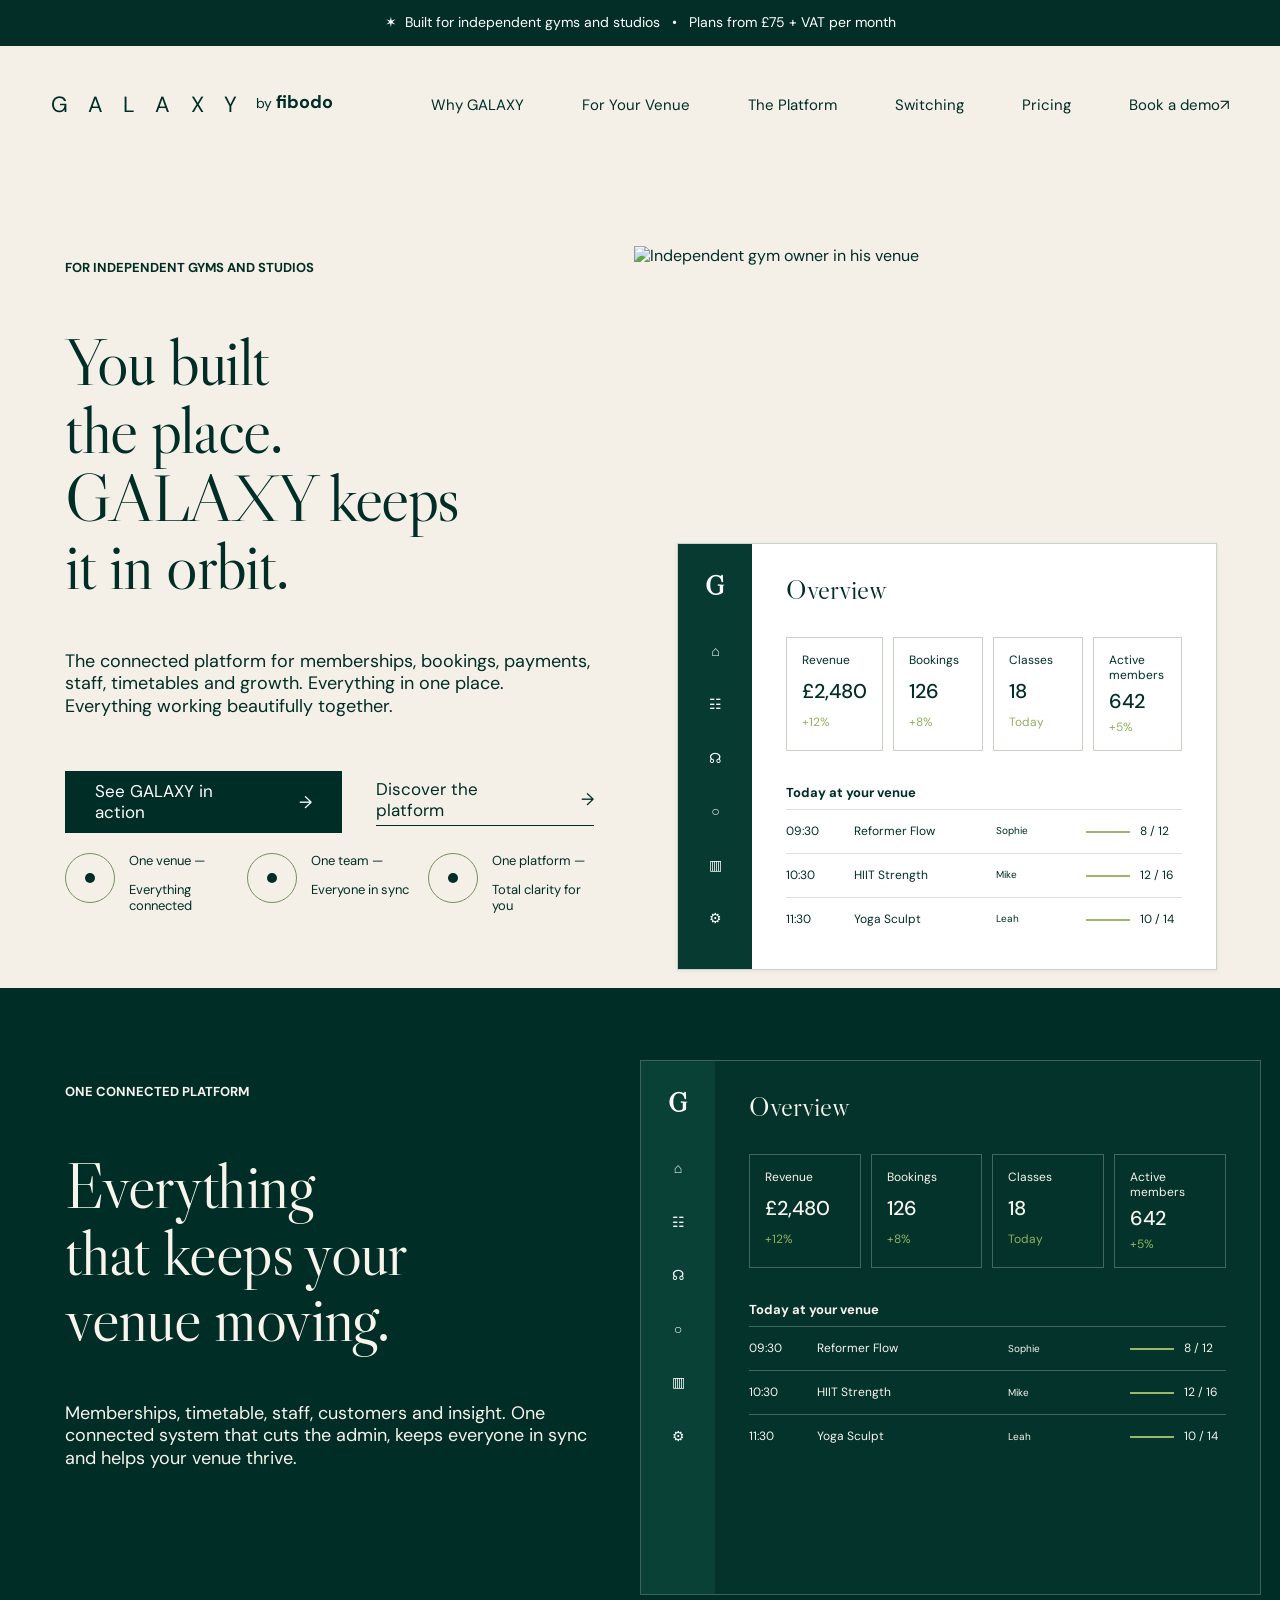
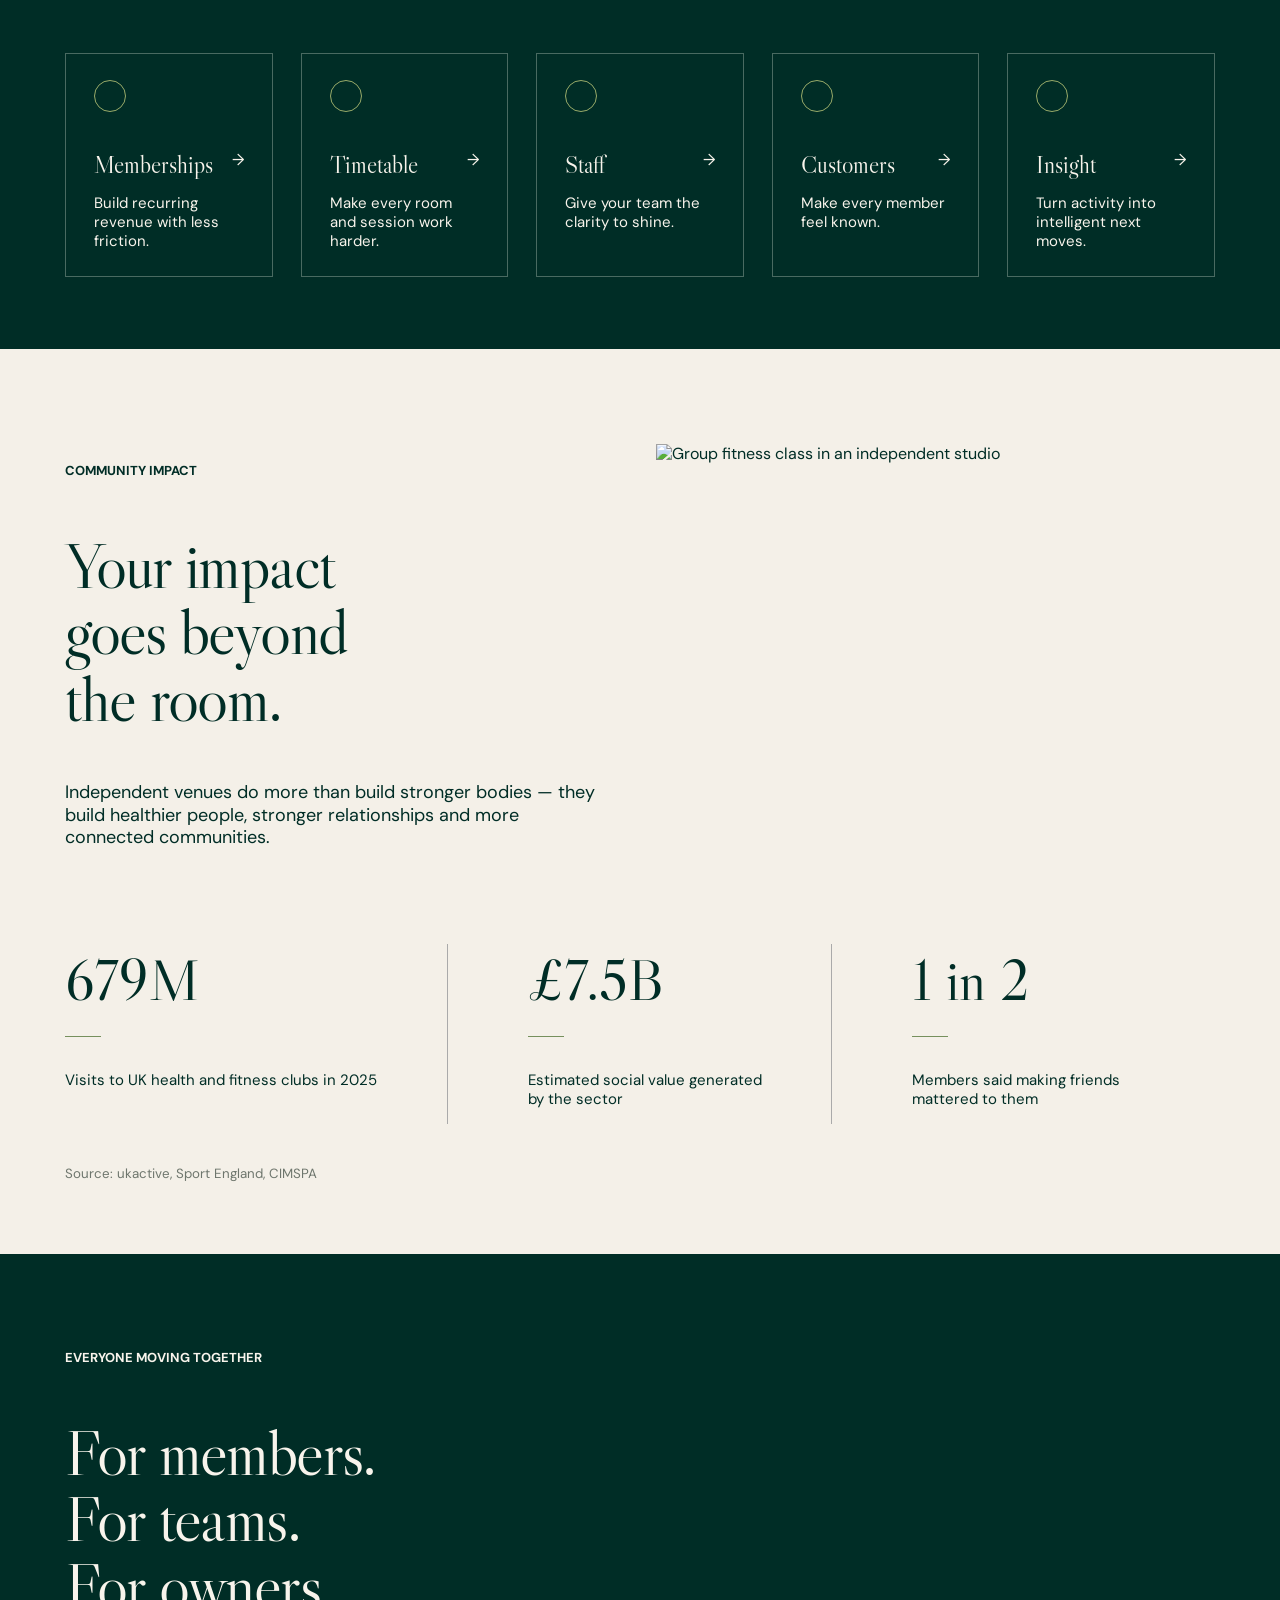
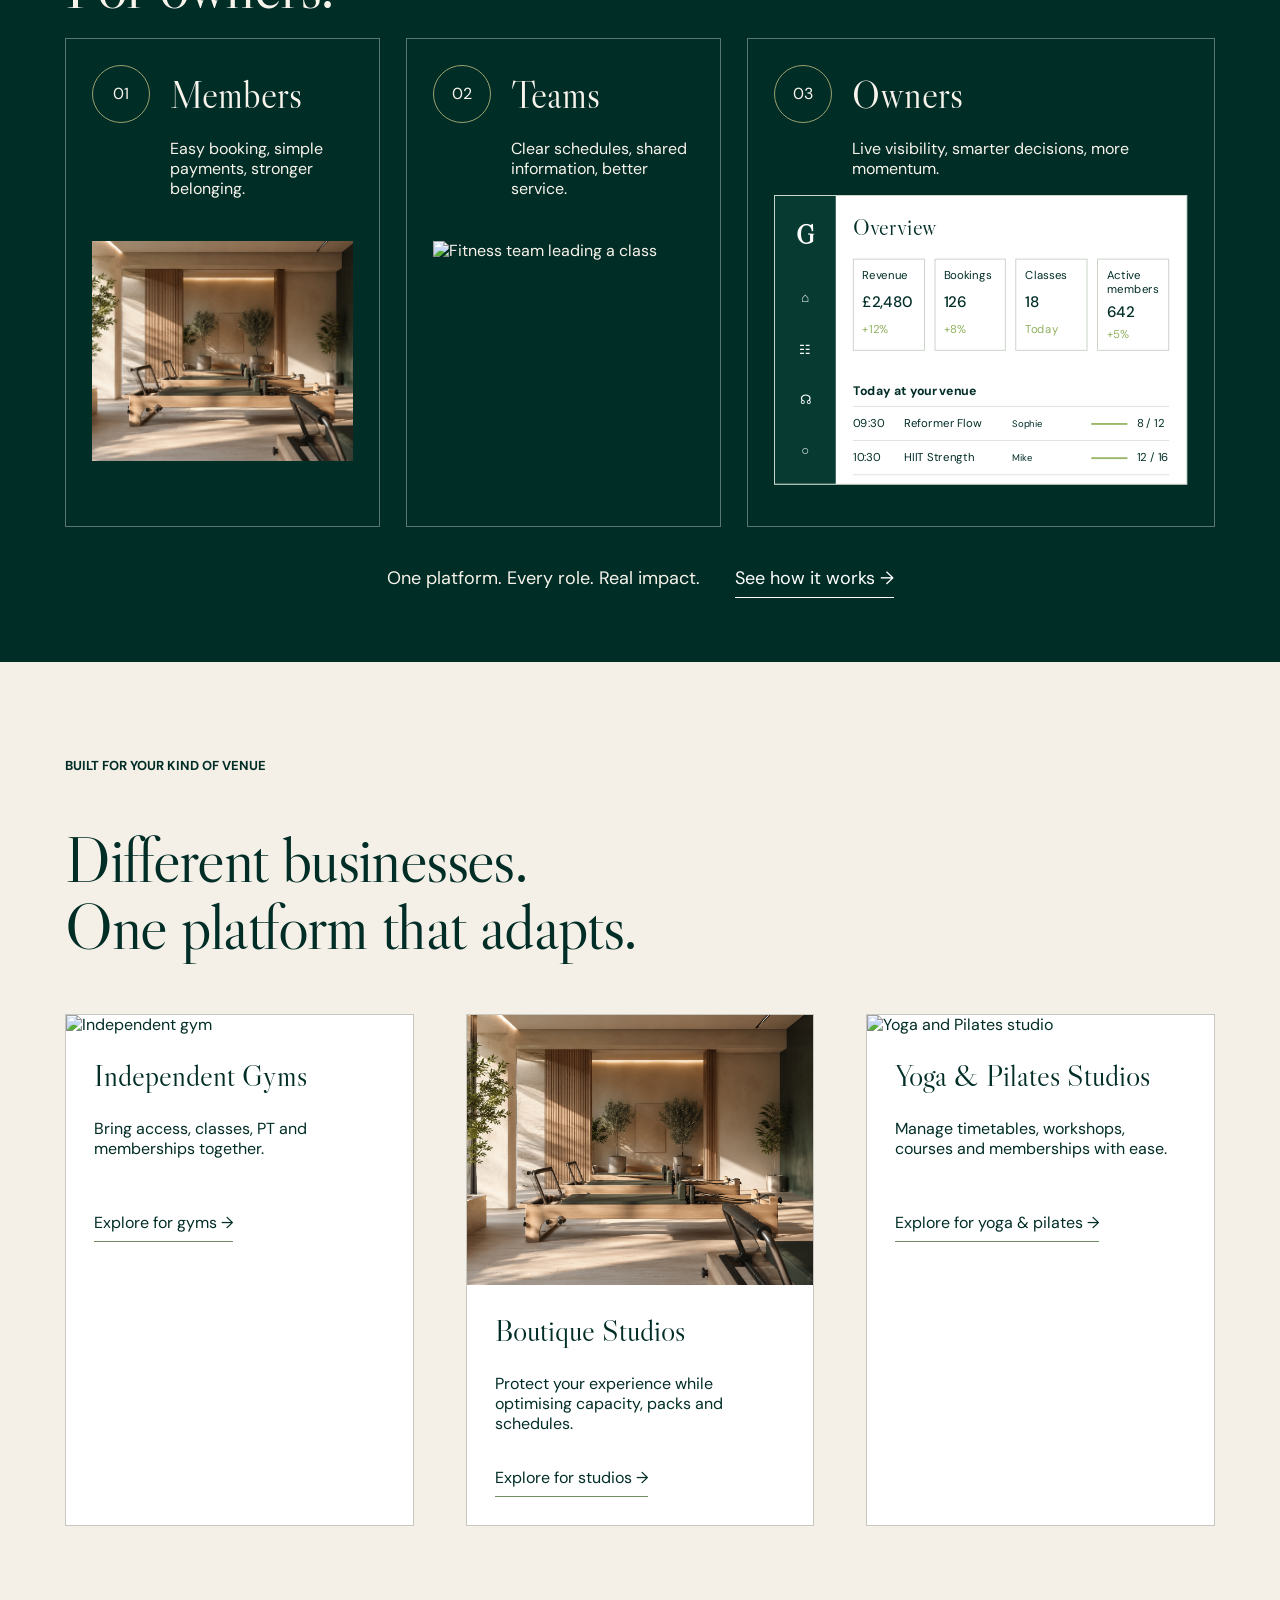
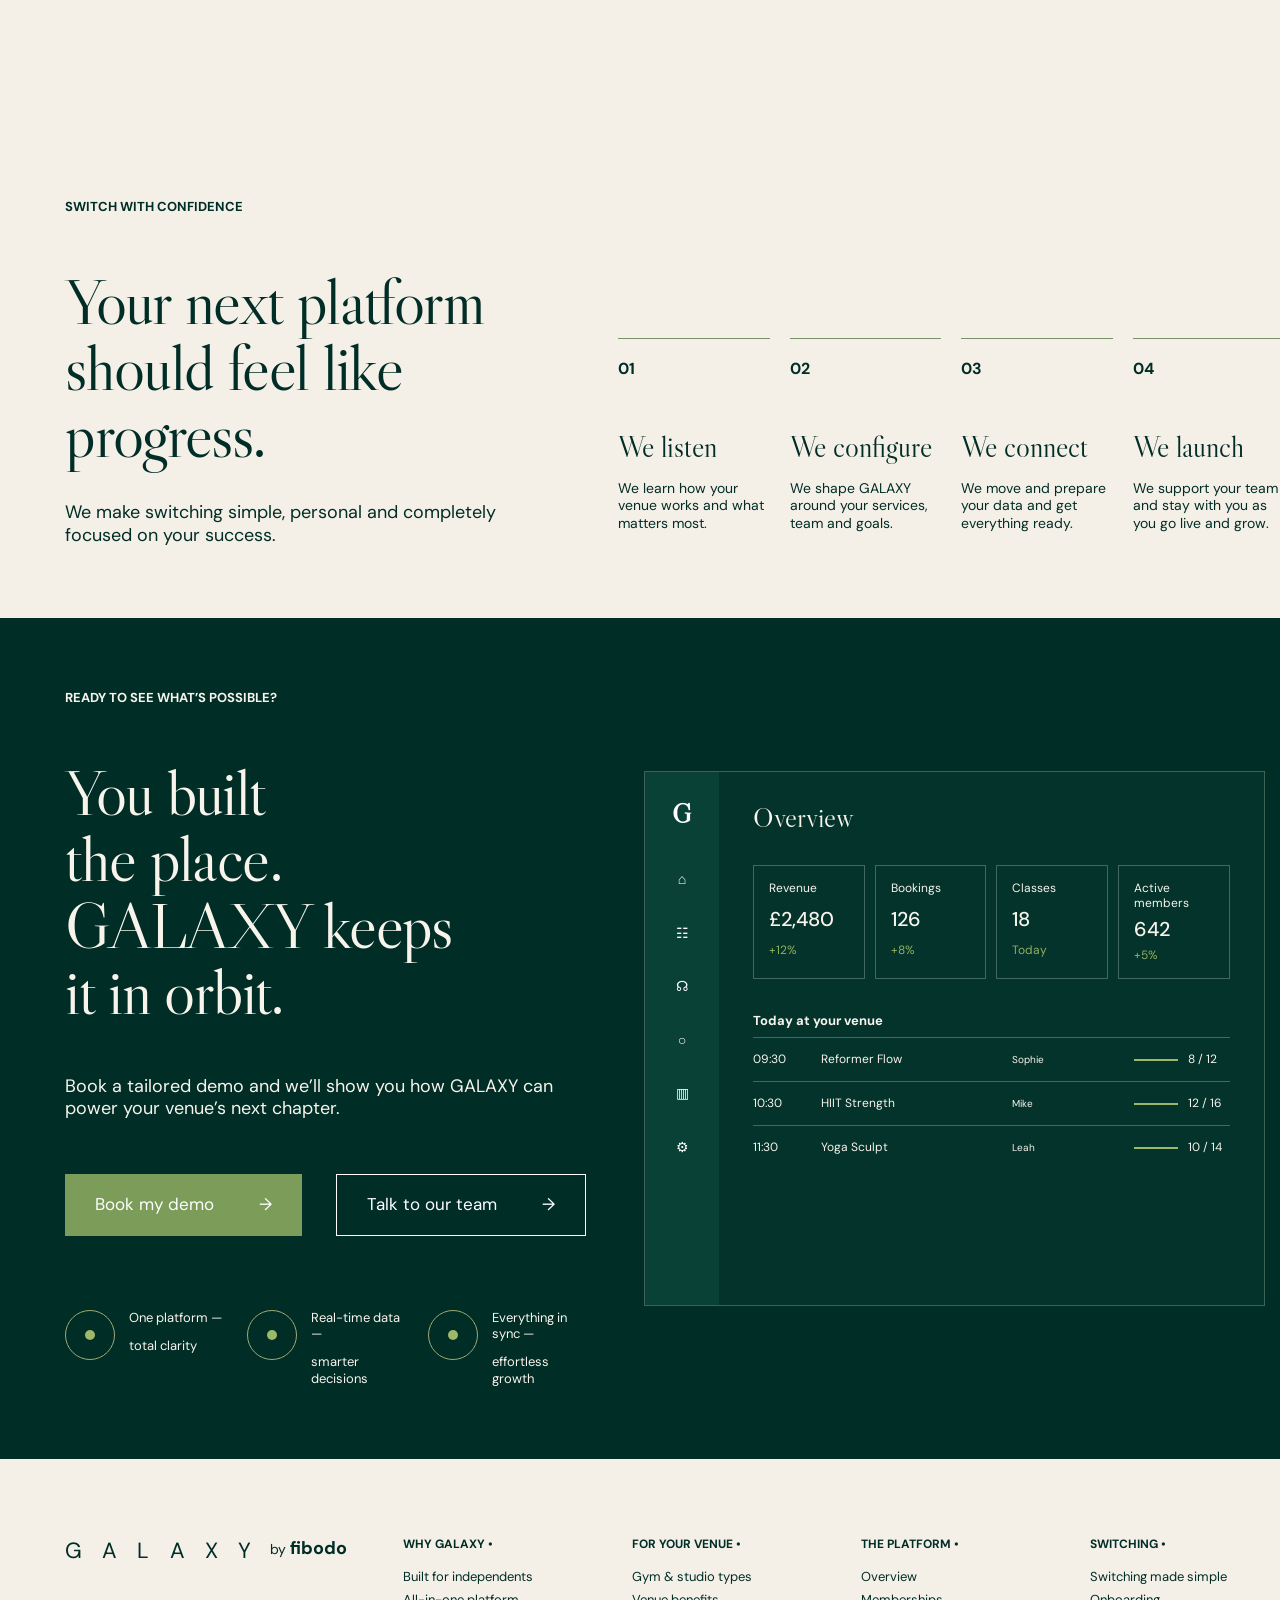
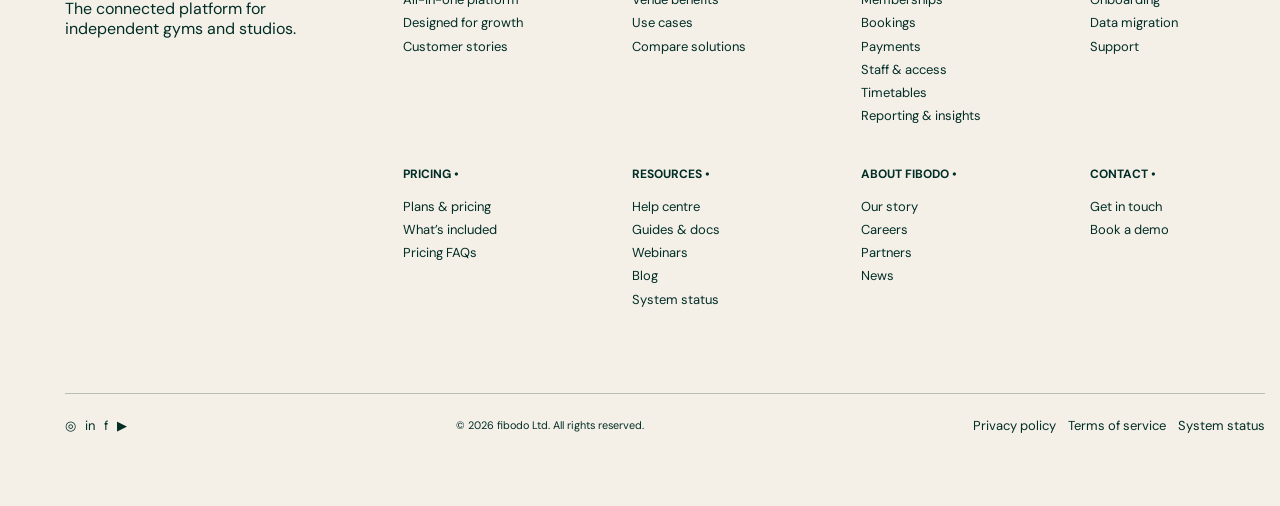
==== commit 03af82d8: "Add" ====
--- a/index.html
+++ b/index.html
@@ -2,138 +2,101 @@
 <html lang="en">
 <head>
   <meta charset="utf-8">
-  <meta name="viewport" content="width=device-width, initial-scale=1">
-  <meta name="description" content="GALAXY by fibodo — one connected platform for gyms, studios, leisure centres and sports clubs.">
-  <title>GALAXY by fibodo | Run your venue with confidence</title>
+  <meta name="viewport" content="width=device-width,initial-scale=1">
+  <meta name="description" content="GALAXY by fibodo — the connected platform for independent gyms and studios.">
+  <title>GALAXY by fibodo</title>
   <link rel="preconnect" href="https://fonts.googleapis.com">
   <link rel="preconnect" href="https://fonts.gstatic.com" crossorigin>
-  <link href="https://fonts.googleapis.com/css2?family=DM+Sans:wght@400;500;600;700&family=Manrope:wght@500;600;700;800&display=swap" rel="stylesheet">
+  <link href="https://fonts.googleapis.com/css2?family=DM+Sans:wght@400;500;600;700&family=Libre+Caslon+Display&display=swap" rel="stylesheet">
   <link rel="stylesheet" href="main.css">
 </head>
 <body>
-  <div class="announcement">Plans start from £75 + VAT/month. Book a tailored demo today. <a href="#contact">Get started <span>→</span></a></div>
-  <header class="site-header" id="top">
-    <div class="container nav-wrap">
-      <a class="brand" href="#top" aria-label="GALAXY by fibodo home">
-        <span class="brand-mark">GALAXY</span><span class="brand-by">by fibodo <i aria-hidden="true"></i></span>
-      </a>
-      <button class="menu-toggle" aria-expanded="false" aria-controls="site-nav"><span></span><span></span><span></span><span class="sr-only">Open menu</span></button>
-      <nav id="site-nav" class="site-nav" aria-label="Primary navigation">
-        <a href="#platform">Platform</a>
-        <a href="#operations">Operations</a>
-        <a href="#results">Why GALAXY</a>
-        <a href="#pricing">Pricing</a>
-      </nav>
-      <a class="button button-small" href="#contact">Book a demo</a>
+<a class="skip" href="#main">Skip to content</a>
+<div class="announcement">✶&nbsp; Built for independent gyms and studios &nbsp;&nbsp;•&nbsp;&nbsp; Plans from £75 + VAT per month</div>
+<header class="header">
+  <a class="logo" href="#top" aria-label="GALAXY home"><span>G A L A X Y</span><small>by <b>fibodo</b></small></a>
+  <button class="menu-toggle" aria-expanded="false" aria-controls="nav"><span></span><span></span><span></span></button>
+  <nav id="nav">
+    <a href="#why">Why GALAXY</a><a href="#venues">For Your Venue</a><a href="#platform">The Platform</a><a href="#switching">Switching</a><a href="#pricing">Pricing</a><a href="#demo">Book a demo↗</a>
+  </nav>
+</header>
+<main id="main">
+  <section class="hero light" id="why">
+    <div class="hero-copy reveal">
+      <p class="eyebrow">FOR INDEPENDENT GYMS AND STUDIOS</p>
+      <h1>You built<br>the place.<br>GALAXY keeps<br>it in orbit.</h1>
+      <p class="lead">The connected platform for memberships, bookings, payments, staff, timetables and growth. Everything in one place. Everything working beautifully together.</p>
+      <div class="actions"><a class="btn dark" href="#demo">See GALAXY in action <span>→</span></a><a class="text-link" href="#platform">Discover the platform <span>→</span></a></div>
+      <div class="proof"><div><i></i><span>One venue —<b>Everything connected</b></span></div><div><i></i><span>One team —<b>Everyone in sync</b></span></div><div><i></i><span>One platform —<b>Total clarity for you</b></span></div></div>
     </div>
-  </header>
+    <div class="hero-visual reveal">
+      <img src="assets/gym-owner.png" alt="Independent gym owner in his venue">
+      <div class="dashboard hero-dashboard"><aside><strong>G</strong><span>⌂</span><span>☷</span><span>☊</span><span>○</span><span>▥</span><span>⚙</span></aside><div class="dash-body"><h3>Overview</h3><div class="metrics"><div><small>Revenue</small><b>£2,480</b><em>+12%</em></div><div><small>Bookings</small><b>126</b><em>+8%</em></div><div><small>Classes</small><b>18</b><em>Today</em></div><div><small>Active members</small><b>642</b><em>+5%</em></div></div><h4>Today at your venue</h4><div class="class-row"><time>09:30</time><span>Reformer Flow</span><small>Sophie</small><i></i><b>8 / 12</b></div><div class="class-row"><time>10:30</time><span>HIIT Strength</span><small>Mike</small><i></i><b>12 / 16</b></div><div class="class-row"><time>11:30</time><span>Yoga Sculpt</span><small>Leah</small><i></i><b>10 / 14</b></div></div></div>
+    </div>
+  </section>
 
-  <main>
-    <section class="hero">
-      <div class="hero-orb hero-orb-one"></div><div class="hero-orb hero-orb-two"></div>
-      <div class="container hero-grid">
-        <div class="hero-copy reveal">
-          <p class="eyebrow">For gyms, studios, clubs and leisure centres</p>
-          <h1>Good operations<br><span>feel simple.</span></h1>
-          <p class="hero-lead">GALAXY connects bookings, memberships, payments, staff, facilities and customers in one place — so your team can run the venue, not the software.</p>
-          <div class="hero-actions">
-            <a class="button" href="#contact">Book a tailored demo</a>
-            <a class="text-link" href="#platform">Explore the platform <span>↗</span></a>
-          </div>
-          <div class="proof-row" aria-label="Product benefits">
-            <span>One connected platform</span><span>Built for growing venues</span><span>Human onboarding</span>
-          </div>
-        </div>
+  <section class="platform dark-section orbit" id="platform">
+    <div class="platform-top">
+      <div class="platform-copy reveal"><p class="eyebrow">ONE CONNECTED PLATFORM</p><h2>Everything<br>that keeps your<br>venue moving.</h2><p class="lead">Memberships, timetable, staff, customers and insight. One connected system that cuts the admin, keeps everyone in sync and helps your venue thrive.</p></div>
+      <div class="dashboard dark-dashboard reveal"><aside><strong>G</strong><span>⌂</span><span>☷</span><span>☊</span><span>○</span><span>▥</span><span>⚙</span></aside><div class="dash-body"><h3>Overview</h3><div class="metrics"><div><small>Revenue</small><b>£2,480</b><em>+12%</em></div><div><small>Bookings</small><b>126</b><em>+8%</em></div><div><small>Classes</small><b>18</b><em>Today</em></div><div><small>Active members</small><b>642</b><em>+5%</em></div></div><h4>Today at your venue</h4><div class="class-row"><time>09:30</time><span>Reformer Flow</span><small>Sophie</small><i></i><b>8 / 12</b></div><div class="class-row"><time>10:30</time><span>HIIT Strength</span><small>Mike</small><i></i><b>12 / 16</b></div><div class="class-row"><time>11:30</time><span>Yoga Sculpt</span><small>Leah</small><i></i><b>10 / 14</b></div></div></div>
+    </div>
+    <div class="feature-row reveal">
+      <article><i></i><h3>Memberships</h3><span>→</span><p>Build recurring revenue with less friction.</p></article>
+      <article><i></i><h3>Timetable</h3><span>→</span><p>Make every room and session work harder.</p></article>
+      <article><i></i><h3>Staff</h3><span>→</span><p>Give your team the clarity to shine.</p></article>
+      <article><i></i><h3>Customers</h3><span>→</span><p>Make every member feel known.</p></article>
+      <article><i></i><h3>Insight</h3><span>→</span><p>Turn activity into intelligent next moves.</p></article>
+    </div>
+  </section>
 
-        <div class="hero-visual reveal" aria-label="GALAXY platform overview">
-          <div class="image-panel"><img src="hero-gym.jpg" alt="Trainer in a modern gym"></div>
-          <div class="dashboard-card main-dashboard">
-            <div class="dash-top"><div><small>Today</small><strong>Venue overview</strong></div><span class="live-dot">Live</span></div>
-            <div class="metric-grid">
-              <div><small>Revenue</small><strong>£4,820</strong><em>+12.4%</em></div>
-              <div><small>Bookings</small><strong>186</strong><em>82% full</em></div>
-              <div><small>Members</small><strong>1,248</strong><em>+31 this month</em></div>
-            </div>
-            <div class="chart" aria-hidden="true"><i></i><i></i><i></i><i></i><i></i><i></i><i></i><i></i><i></i><i></i></div>
-          </div>
-          <div class="float-card float-booking"><span class="icon-circle">✓</span><div><small>Class checked in</small><strong>18 / 20 members</strong></div></div>
-          <div class="float-card float-space"><span class="icon-circle">▦</span><div><small>Court 2</small><strong>Booked · 18:00</strong></div></div>
-        </div>
-      </div>
-    </section>
+  <section class="impact light">
+    <div class="impact-grid">
+      <div class="reveal"><p class="eyebrow">COMMUNITY IMPACT</p><h2>Your impact<br>goes beyond<br>the room.</h2><p class="lead">Independent venues do more than build stronger bodies — they build healthier people, stronger relationships and more connected communities.</p></div>
+      <div class="impact-image reveal"><img src="assets/group-class.png" alt="Group fitness class in an independent studio"></div>
+    </div>
+    <div class="stats reveal"><article><strong>679M</strong><i></i><p>Visits to UK health and fitness clubs in 2025</p></article><article><strong>£7.5B</strong><i></i><p>Estimated social value generated by the sector</p></article><article><strong>1 in 2</strong><i></i><p>Members said making friends mattered to them</p></article></div>
+    <small class="source">Source: ukactive, Sport England, CIMSPA</small>
+  </section>
 
-    <section class="logo-strip">
-      <div class="container logo-strip-inner"><span>Built for businesses that manage</span><div><b>MEMBERSHIPS</b><b>CLASSES</b><b>COURTS</b><b>ROOMS</b><b>STAFF</b><b>EVENTS</b></div></div>
-    </section>
+  <section class="roles dark-section orbit">
+    <p class="eyebrow">EVERYONE MOVING TOGETHER</p><h2>For members.<br>For teams.<br>For owners.</h2>
+    <div class="role-grid">
+      <article class="reveal"><div class="role-title"><b>01</b><h3>Members</h3></div><p>Easy booking, simple payments, stronger belonging.</p><img src="assets/boutique-studio.png" alt="Boutique fitness studio"></article>
+      <article class="reveal"><div class="role-title"><b>02</b><h3>Teams</h3></div><p>Clear schedules, shared information, better service.</p><img src="assets/group-class.png" alt="Fitness team leading a class"></article>
+      <article class="reveal"><div class="role-title"><b>03</b><h3>Owners</h3></div><p>Live visibility, smarter decisions, more momentum.</p><div class="dashboard mini-dashboard"><aside><strong>G</strong><span>⌂</span><span>☷</span><span>☊</span><span>○</span><span>▥</span><span>⚙</span></aside><div class="dash-body"><h3>Overview</h3><div class="metrics"><div><small>Revenue</small><b>£2,480</b><em>+12%</em></div><div><small>Bookings</small><b>126</b><em>+8%</em></div><div><small>Classes</small><b>18</b><em>Today</em></div><div><small>Active members</small><b>642</b><em>+5%</em></div></div><h4>Today at your venue</h4><div class="class-row"><time>09:30</time><span>Reformer Flow</span><small>Sophie</small><i></i><b>8 / 12</b></div><div class="class-row"><time>10:30</time><span>HIIT Strength</span><small>Mike</small><i></i><b>12 / 16</b></div><div class="class-row"><time>11:30</time><span>Yoga Sculpt</span><small>Leah</small><i></i><b>10 / 14</b></div></div></div></article>
+    </div>
+    <div class="role-footer">One platform. Every role. Real impact. <a href="#platform">See how it works <span>→</span></a></div>
+  </section>
 
-    <section class="section intro" id="platform">
-      <div class="container">
-        <div class="section-heading centered reveal"><p class="eyebrow">One operating system</p><h2>Everything your venue needs.<br>Working together.</h2><p>Replace disconnected systems and manual workarounds with one clear view of your customers, revenue and day-to-day operation.</p></div>
-        <div class="feature-grid">
-          <article class="feature-card reveal"><span class="feature-number">01</span><div class="feature-icon">▦</div><h3>Bookings & scheduling</h3><p>Manage classes, sessions, courts, rooms, resources and recurring timetables across your venue.</p><a href="#contact">See booking tools →</a></article>
-          <article class="feature-card reveal"><span class="feature-number">02</span><div class="feature-icon">£</div><h3>Memberships & payments</h3><p>Sell memberships, passes, packs and pay-as-you-go products through one connected payment journey.</p><a href="#contact">See payment tools →</a></article>
-          <article class="feature-card reveal"><span class="feature-number">03</span><div class="feature-icon">◎</div><h3>Customers & CRM</h3><p>Keep profiles, activity, purchases, communications and engagement history in one useful customer view.</p><a href="#contact">See customer tools →</a></article>
-          <article class="feature-card reveal"><span class="feature-number">04</span><div class="feature-icon">↗</div><h3>Reports & insight</h3><p>Understand revenue, utilisation, attendance and growth with reporting built around operational decisions.</p><a href="#contact">See reporting tools →</a></article>
-        </div>
-      </div>
-    </section>
+  <section class="venues light" id="venues">
+    <p class="eyebrow">BUILT FOR YOUR KIND OF VENUE</p><h2>Different businesses.<br>One platform that adapts.</h2>
+    <div class="venue-grid">
+      <article class="reveal"><img src="assets/gym-owner.png" alt="Independent gym"><div><h3>Independent Gyms</h3><p>Bring access, classes, PT and memberships together.</p><a href="#demo">Explore for gyms <span>→</span></a></div></article>
+      <article class="reveal"><img src="assets/boutique-studio.png" alt="Boutique studio"><div><h3>Boutique Studios</h3><p>Protect your experience while optimising capacity, packs and schedules.</p><a href="#demo">Explore for studios <span>→</span></a></div></article>
+      <article class="reveal"><img src="assets/group-class.png" alt="Yoga and Pilates studio"><div><h3>Yoga &amp; Pilates Studios</h3><p>Manage timetables, workshops, courses and memberships with ease.</p><a href="#demo">Explore for yoga &amp; pilates <span>→</span></a></div></article>
+    </div>
+  </section>
 
-    <section class="section operations" id="operations">
-      <div class="container operations-grid">
-        <div class="operations-copy reveal"><p class="eyebrow">Control without complexity</p><h2>Your whole operation.<br>Visible at a glance.</h2><p>Give every team member the information and tools they need, while keeping management oversight clear.</p><ul class="check-list"><li>Manage staff profiles, roles and schedules</li><li>Track spaces, facilities and capacity</li><li>Automate customer messages and reminders</li><li>Connect web booking with front-desk operations</li><li>See performance across products and teams</li></ul><a class="button button-dark" href="#contact">See GALAXY in action</a></div>
-        <div class="operations-ui reveal">
-          <div class="ui-window">
-            <div class="ui-sidebar"><strong>G</strong><span></span><span></span><span></span><span></span><span></span></div>
-            <div class="ui-content">
-              <div class="ui-head"><div><small>Monday, 17 July</small><h3>Operations dashboard</h3></div><button>+ Add booking</button></div>
-              <div class="ui-stats"><div><small>Active today</small><b>342</b></div><div><small>Occupancy</small><b>78%</b></div><div><small>Staff on shift</small><b>24</b></div></div>
-              <div class="schedule"><div class="schedule-head"><b>Live timetable</b><span>All spaces⌄</span></div>
-                <div class="schedule-row"><time>08:00</time><span class="class-pill">Studio 1 · HIIT</span><em>18 / 20</em></div>
-                <div class="schedule-row"><time>09:00</time><span class="class-pill">Pool · Aqua Fit</span><em>24 / 30</em></div>
-                <div class="schedule-row"><time>10:30</time><span class="class-pill">Court 2 · Badminton</span><em>Booked</em></div>
-                <div class="schedule-row"><time>12:00</time><span class="class-pill">Studio 2 · Pilates</span><em>12 / 16</em></div>
-              </div>
-            </div>
-          </div>
-        </div>
-      </div>
-    </section>
+  <section class="switching light" id="switching">
+    <div><p class="eyebrow">SWITCH WITH CONFIDENCE</p><h2>Your next platform<br>should feel like progress.</h2><p class="lead">We make switching simple, personal and completely focused on your success.</p></div>
+    <div class="steps">
+      <article><b>01</b><h3>We listen</h3><p>We learn how your venue works and what matters most.</p></article>
+      <article><b>02</b><h3>We configure</h3><p>We shape GALAXY around your services, team and goals.</p></article>
+      <article><b>03</b><h3>We connect</h3><p>We move and prepare your data and get everything ready.</p></article>
+      <article><b>04</b><h3>We launch</h3><p>We support your team and stay with you as you go live and grow.</p></article>
+    </div>
+  </section>
 
-    <section class="section outcomes" id="results">
-      <div class="container">
-        <div class="section-heading reveal"><p class="eyebrow">Built for better business</p><h2>Less admin. Better service.<br>Stronger performance.</h2></div>
-        <div class="outcome-grid">
-          <article class="outcome reveal"><strong>01</strong><h3>Make booking effortless</h3><p>Give customers a clear, convenient way to discover, book, pay and manage their activity.</p></article>
-          <article class="outcome reveal"><strong>02</strong><h3>Give teams clarity</h3><p>Replace fragmented processes with shared information and straightforward daily workflows.</p></article>
-          <article class="outcome reveal"><strong>03</strong><h3>Increase utilisation</h3><p>See capacity, promote availability and turn more of your timetable into revenue.</p></article>
-          <article class="outcome reveal"><strong>04</strong><h3>Build lasting relationships</h3><p>Use connected customer data and communication tools to improve retention and repeat visits.</p></article>
-        </div>
-      </div>
-    </section>
-
-    <section class="section pricing" id="pricing">
-      <div class="container pricing-grid">
-        <div class="pricing-copy reveal"><p class="eyebrow">Straightforward pricing</p><h2>A serious platform.<br>Without enterprise overhead.</h2><p>Start with the tools your venue needs today and add capability as your operation grows.</p><div class="price"><span>From</span><strong>£75</strong><span>+ VAT / month</span></div><p class="pricing-note">Includes one staff profile. Additional staff management profiles from £5 per month. Optional modules and integrations available.</p></div>
-        <div class="pricing-card reveal"><div class="pricing-card-head"><span>GALAXY</span><em>For clubs, studios & gyms</em></div><div class="included-grid"><div><b>Core operations</b><ul><li>Bookings and online payments</li><li>Memberships and direct debits</li><li>Facility and resource planner</li><li>Customer CRM and messaging</li></ul></div><div><b>Digital presence</b><ul><li>Professional website</li><li>Customer booking journey</li><li>Marketing and offers</li><li>Reports and insights</li></ul></div></div><a class="button" href="#contact">Discuss your venue</a></div>
-      </div>
-    </section>
-
-    <section class="section contact" id="contact">
-      <div class="container contact-shell">
-        <div class="contact-copy reveal"><p class="eyebrow">Book a tailored demo</p><h2>See how GALAXY could work for your business.</h2><p>Tell us a little about your venue and we will show you a setup built around your operation, customers and growth plans.</p><div class="contact-points"><span>✓ No generic sales presentation</span><span>✓ A walkthrough based on your venue</span><span>✓ Clear answers on setup and pricing</span></div></div>
-        <form class="contact-form reveal" id="demo-form" novalidate>
-          <div class="form-row"><label>First name<input name="first_name" required autocomplete="given-name"></label><label>Last name<input name="last_name" required autocomplete="family-name"></label></div>
-          <label>Work email<input type="email" name="email" required autocomplete="email"></label>
-          <div class="form-row"><label>Organisation<input name="organisation" required autocomplete="organization"></label><label>Venue type<select name="venue_type" required><option value="">Choose one</option><option>Gym</option><option>Leisure centre</option><option>Health club</option><option>Sports club</option><option>Studio</option><option>Other</option></select></label></div>
-          <label>What would you like GALAXY to help with?<textarea name="message" rows="4" placeholder="Bookings, memberships, facilities, staff, reporting…"></textarea></label>
-          <label class="consent"><input type="checkbox" required><span>I agree to be contacted about GALAXY and understand I can unsubscribe at any time.</span></label>
-          <button class="button" type="submit">Book my demo</button><p class="form-status" role="status" aria-live="polite"></p>
-        </form>
-      </div>
-    </section>
-  </main>
-
-  <footer class="site-footer"><div class="container footer-inner"><a class="brand footer-brand" href="#top"><span class="brand-mark">GALAXY</span><span class="brand-by">by fibodo <i aria-hidden="true"></i></span></a><p>The connected operating system for experience-led businesses.</p><div><a href="#platform">Platform</a><a href="#pricing">Pricing</a><a href="#contact">Contact</a></div><small>© <span id="year"></span> fibodo. All rights reserved.</small></div></footer>
-  <script src="main.js"></script>
+  <section class="cta dark-section orbit" id="demo">
+    <div class="cta-copy reveal"><p class="eyebrow">READY TO SEE WHAT’S POSSIBLE?</p><h2>You built<br>the place.<br>GALAXY keeps<br>it in orbit.</h2><p class="lead">Book a tailored demo and we’ll show you how GALAXY can power your venue’s next chapter.</p><div class="actions"><a class="btn green" href="mailto:sales@fibodo.com">Book my demo <span>→</span></a><a class="btn outline" href="mailto:sales@fibodo.com">Talk to our team <span>→</span></a></div><div class="proof"><div><i></i><span>One platform —<b>total clarity</b></span></div><div><i></i><span>Real-time data —<b>smarter decisions</b></span></div><div><i></i><span>Everything in sync —<b>effortless growth</b></span></div></div></div>
+    <div class="dashboard dark-dashboard reveal"><aside><strong>G</strong><span>⌂</span><span>☷</span><span>☊</span><span>○</span><span>▥</span><span>⚙</span></aside><div class="dash-body"><h3>Overview</h3><div class="metrics"><div><small>Revenue</small><b>£2,480</b><em>+12%</em></div><div><small>Bookings</small><b>126</b><em>+8%</em></div><div><small>Classes</small><b>18</b><em>Today</em></div><div><small>Active members</small><b>642</b><em>+5%</em></div></div><h4>Today at your venue</h4><div class="class-row"><time>09:30</time><span>Reformer Flow</span><small>Sophie</small><i></i><b>8 / 12</b></div><div class="class-row"><time>10:30</time><span>HIIT Strength</span><small>Mike</small><i></i><b>12 / 16</b></div><div class="class-row"><time>11:30</time><span>Yoga Sculpt</span><small>Leah</small><i></i><b>10 / 14</b></div></div></div>
+  </section>
+</main>
+<footer class="footer" id="pricing">
+  <div class="footer-brand"><a class="logo" href="#top"><span>G A L A X Y</span><small>by <b>fibodo</b></small></a><p>The connected platform for<br>independent gyms and studios.</p></div>
+  <div class="footer-links"><div><b>WHY GALAXY •</b><a>Built for independents</a><a>All-in-one platform</a><a>Designed for growth</a><a>Customer stories</a></div><div><b>FOR YOUR VENUE •</b><a>Gym &amp; studio types</a><a>Venue benefits</a><a>Use cases</a><a>Compare solutions</a></div><div><b>THE PLATFORM •</b><a>Overview</a><a>Memberships</a><a>Bookings</a><a>Payments</a><a>Staff &amp; access</a><a>Timetables</a><a>Reporting &amp; insights</a></div><div><b>SWITCHING •</b><a>Switching made simple</a><a>Onboarding</a><a>Data migration</a><a>Support</a></div><div><b>PRICING •</b><a>Plans &amp; pricing</a><a>What’s included</a><a>Pricing FAQs</a></div><div><b>RESOURCES •</b><a>Help centre</a><a>Guides &amp; docs</a><a>Webinars</a><a>Blog</a><a>System status</a></div><div><b>ABOUT FIBODO •</b><a>Our story</a><a>Careers</a><a>Partners</a><a>News</a></div><div><b>CONTACT •</b><a>Get in touch</a><a>Book a demo</a></div></div>
+  <div class="footer-bottom"><span>◎ &nbsp; in &nbsp; f &nbsp; ▶</span><small>© 2026 fibodo Ltd. All rights reserved.</small><span>Privacy policy &nbsp;&nbsp; Terms of service &nbsp;&nbsp; System status</span></div>
+</footer>
+<script src="main.js"></script>
 </body>
 </html>
--- a/main.css
+++ b/main.css
@@ -1,4 +1 @@
-:root{--ink:#101817;--muted:#64716e;--line:#dce7e3;--soft:#f2f8f6;--white:#fff;--orange:#45bd97;--orange-dark:#2f9f7d;--green:#45bd97;--green-deep:#123d33;--green-soft:#e7f7f1;--navy:#123d33;--radius:22px;--shadow:0 24px 70px rgba(23,77,62,.12)}
-*{box-sizing:border-box}html{scroll-behavior:smooth}body{margin:0;font-family:"DM Sans",sans-serif;color:var(--ink);background:#fff;line-height:1.6}.announcement{position:relative;z-index:60;background:var(--green);color:#fff;text-align:center;padding:12px 20px;font-size:.9rem}.announcement a{font-weight:700;margin-left:5px}.announcement span{display:inline-block;margin-left:6px}.site-header{top:45px}.brand-by i{display:inline-block;width:0;height:0;border-left:5px solid transparent;border-right:5px solid transparent;border-top:9px solid var(--green);margin-left:3px;transform:translateY(1px)}img{max-width:100%;display:block}a{color:inherit;text-decoration:none}button,input,select,textarea{font:inherit}.container{width:min(1180px,calc(100% - 40px));margin:auto}.sr-only{position:absolute;width:1px;height:1px;padding:0;margin:-1px;overflow:hidden;clip:rect(0,0,0,0);white-space:nowrap;border:0}.site-header{position:fixed;z-index:50;top:45px;left:0;width:100%;background:rgba(255,255,255,.92);backdrop-filter:blur(18px);border-bottom:1px solid rgba(223,229,234,.85)}.nav-wrap{height:78px;display:flex;align-items:center;gap:34px}.brand{display:inline-flex;align-items:baseline;gap:8px;font-family:Manrope,sans-serif}.brand-mark{font-weight:800;letter-spacing:-.04em;font-size:1.45rem;color:var(--orange)}.brand-by{font-size:.72rem;font-weight:700}.site-nav{display:flex;gap:28px;margin-left:auto}.site-nav a{font-size:.92rem;font-weight:600;color:#465563}.site-nav a:hover{color:var(--orange)}.button{display:inline-flex;align-items:center;justify-content:center;min-height:52px;padding:0 24px;border:0;border-radius:10px;background:var(--orange);color:#fff;font-weight:700;cursor:pointer;box-shadow:0 12px 28px rgba(69,189,151,.22);transition:.25s}.button:hover{background:var(--orange-dark);transform:translateY(-2px)}.button-small{min-height:44px;padding:0 20px}.button-dark{background:var(--navy);box-shadow:none}.menu-toggle{display:none;background:none;border:0;padding:8px}.menu-toggle span:not(.sr-only){display:block;width:25px;height:2px;background:var(--ink);margin:5px}.hero{position:relative;overflow:hidden;padding:205px 0 95px;background:linear-gradient(135deg,#f4fbf8 0%,#fff 55%,#edf8f4 100%)}.hero-grid{display:grid;grid-template-columns:.94fr 1.06fr;align-items:center;gap:70px}.eyebrow{margin:0 0 18px;color:var(--orange);text-transform:uppercase;letter-spacing:.13em;font-size:.78rem;font-weight:800}.hero h1,.section h2{font-family:Manrope,sans-serif;letter-spacing:-.055em;line-height:.98;margin:0}.hero h1{font-size:clamp(3.6rem,6vw,6.8rem);font-weight:700}.hero h1 span{color:var(--orange)}.hero-lead{font-size:1.18rem;color:var(--muted);max-width:610px;margin:28px 0 30px}.hero-actions{display:flex;align-items:center;gap:25px}.text-link{font-weight:700}.text-link span{color:var(--orange)}.proof-row{display:flex;flex-wrap:wrap;gap:12px 24px;margin-top:38px;color:#596876;font-size:.83rem;font-weight:700}.proof-row span:before{content:"✓";color:var(--orange);margin-right:8px}.hero-visual{position:relative;min-height:570px}.image-panel{position:absolute;inset:0 0 30px 80px;border-radius:34px;overflow:hidden;box-shadow:var(--shadow)}.image-panel:after{content:"";position:absolute;inset:0;background:linear-gradient(90deg,rgba(8,18,26,.1),rgba(8,18,26,.45))}.image-panel img{width:100%;height:100%;object-fit:cover;object-position:62% center}.main-dashboard{position:absolute;right:-18px;bottom:0;width:76%;padding:24px;border-radius:20px;background:rgba(255,255,255,.95);box-shadow:0 25px 60px rgba(13,28,39,.2);backdrop-filter:blur(12px)}.dash-top{display:flex;justify-content:space-between;align-items:start}.dash-top small,.metric-grid small,.float-card small{display:block;color:#81909d;font-size:.7rem}.dash-top strong{font-family:Manrope;font-size:1.05rem}.live-dot{font-size:.7rem;color:#238a56;background:#e9f8f0;border-radius:999px;padding:4px 9px}.live-dot:before{content:"";display:inline-block;width:6px;height:6px;background:#2eb36e;border-radius:50%;margin-right:5px}.metric-grid{display:grid;grid-template-columns:repeat(3,1fr);gap:12px;margin:22px 0}.metric-grid div{padding-right:10px;border-right:1px solid var(--line)}.metric-grid div:last-child{border:0}.metric-grid strong{display:block;font-size:1.18rem}.metric-grid em{font-style:normal;color:#2b9060;font-size:.68rem}.chart{height:82px;display:flex;align-items:end;gap:8px;padding-top:10px;border-top:1px solid var(--line)}.chart i{flex:1;border-radius:5px 5px 1px 1px;background:linear-gradient(#9ee0cb,var(--orange));height:30%}.chart i:nth-child(2){height:46%}.chart i:nth-child(3){height:36%}.chart i:nth-child(4){height:58%}.chart i:nth-child(5){height:52%}.chart i:nth-child(6){height:70%}.chart i:nth-child(7){height:62%}.chart i:nth-child(8){height:78%}.chart i:nth-child(9){height:72%}.chart i:nth-child(10){height:94%}.float-card{position:absolute;display:flex;gap:12px;align-items:center;background:#fff;border-radius:14px;padding:14px 18px;box-shadow:0 18px 40px rgba(12,28,40,.16)}.float-card strong{display:block;font-size:.85rem}.icon-circle{width:34px;height:34px;border-radius:50%;display:grid;place-items:center;background:var(--green-soft);color:var(--orange);font-weight:800}.float-booking{left:18px;top:90px}.float-space{right:-15px;top:230px}.hero-orb{position:absolute;border-radius:50%;filter:blur(2px);opacity:.55}.hero-orb-one{width:360px;height:360px;background:#dff4ed;left:-170px;top:180px}.hero-orb-two{width:240px;height:240px;background:#eaf4f7;right:-80px;top:90px}.logo-strip{border-top:1px solid var(--line);border-bottom:1px solid var(--line);padding:25px 0;background:#fff}.logo-strip-inner{display:flex;align-items:center;justify-content:space-between;gap:30px}.logo-strip-inner>span{color:var(--muted);font-size:.85rem}.logo-strip-inner div{display:flex;flex-wrap:wrap;gap:25px;color:#85919b;font-size:.74rem;letter-spacing:.08em}.section{padding:115px 0}.section-heading{max-width:760px;margin-bottom:50px}.section-heading.centered{text-align:center;margin:0 auto 58px}.section h2{font-size:clamp(2.7rem,5vw,5rem);font-weight:700}.section-heading>p:last-child{color:var(--muted);font-size:1.08rem;max-width:680px;margin:22px auto 0}.feature-grid{display:grid;grid-template-columns:repeat(4,1fr);gap:18px}.feature-card{position:relative;padding:30px;border:1px solid var(--line);border-radius:var(--radius);background:#fff;min-height:350px;transition:.3s}.feature-card:hover{transform:translateY(-7px);box-shadow:var(--shadow);border-color:transparent}.feature-number{position:absolute;right:25px;top:24px;color:#a8b1b9;font-size:.75rem}.feature-icon{width:48px;height:48px;border-radius:14px;display:grid;place-items:center;background:var(--green-soft);color:var(--orange);font-weight:800;font-size:1.3rem}.feature-card h3{font-family:Manrope;font-size:1.32rem;line-height:1.2;margin:25px 0 12px}.feature-card p{color:var(--muted);font-size:.95rem}.feature-card a{display:inline-block;margin-top:15px;color:var(--orange);font-weight:700;font-size:.88rem}.operations{background:var(--soft);overflow:hidden}.operations-grid{display:grid;grid-template-columns:.8fr 1.2fr;gap:75px;align-items:center}.operations-copy>p:not(.eyebrow){color:var(--muted);font-size:1.05rem}.check-list{list-style:none;padding:0;margin:28px 0}.check-list li{padding:9px 0;border-bottom:1px solid #dbe2e7}.check-list li:before{content:"✓";color:var(--orange);font-weight:800;margin-right:10px}.ui-window{display:grid;grid-template-columns:58px 1fr;border:1px solid #d9e1e6;background:#fff;border-radius:24px;min-height:520px;box-shadow:var(--shadow);overflow:hidden;transform:rotate(1.2deg)}.ui-sidebar{background:var(--navy);display:flex;flex-direction:column;align-items:center;gap:25px;padding:18px 0}.ui-sidebar strong{width:34px;height:34px;display:grid;place-items:center;border-radius:9px;background:var(--orange);color:white}.ui-sidebar span{width:18px;height:18px;border:2px solid #71808d;border-radius:5px}.ui-content{padding:30px}.ui-head{display:flex;justify-content:space-between;align-items:center}.ui-head small{color:#8b98a3}.ui-head h3{margin:3px 0;font-family:Manrope}.ui-head button{border:0;border-radius:8px;background:var(--orange);color:#fff;padding:10px 14px;font-weight:700}.ui-stats{display:grid;grid-template-columns:repeat(3,1fr);gap:12px;margin:28px 0}.ui-stats div{background:#f6f8fa;border:1px solid #e5eaee;border-radius:14px;padding:18px}.ui-stats small{display:block;color:#84919b}.ui-stats b{font-size:1.45rem}.schedule{border:1px solid #e0e6ea;border-radius:16px;overflow:hidden}.schedule-head,.schedule-row{display:grid;grid-template-columns:80px 1fr auto;align-items:center;padding:14px 17px;border-bottom:1px solid #e6ebee}.schedule-head{display:flex;justify-content:space-between;background:#f8fafb}.schedule-head span{font-size:.75rem;color:#72808b}.schedule-row:last-child{border:0}.schedule-row time{color:#89959f;font-size:.8rem}.class-pill{font-weight:600}.schedule-row em{font-style:normal;color:#76838e;font-size:.75rem}.outcomes{background:#fff}.outcome-grid{display:grid;grid-template-columns:repeat(4,1fr);border-top:1px solid var(--line)}.outcome{padding:30px 30px 0 0;border-right:1px solid var(--line);min-height:235px}.outcome:not(:first-child){padding-left:30px}.outcome:last-child{border:0}.outcome>strong{color:var(--orange);font-size:.75rem}.outcome h3{font-family:Manrope;font-size:1.25rem;line-height:1.25}.outcome p{color:var(--muted)}.pricing{background:var(--green-deep);color:#fff}.pricing-grid{display:grid;grid-template-columns:.85fr 1.15fr;gap:70px;align-items:center}.pricing-copy p:not(.eyebrow){color:#b5c0c8}.price{display:flex;align-items:end;gap:10px;margin:25px 0 12px}.price strong{font-family:Manrope;font-size:4.5rem;line-height:1;color:#fff}.price span{color:#aeb9c1}.pricing-note{font-size:.82rem;max-width:510px}.pricing-card{background:#fff;color:var(--ink);border-radius:26px;padding:34px;box-shadow:0 30px 80px rgba(0,0,0,.25)}.pricing-card-head{display:flex;justify-content:space-between;align-items:center;border-bottom:1px solid var(--line);padding-bottom:20px}.pricing-card-head span{font-family:Manrope;font-weight:800;color:var(--orange);font-size:1.6rem}.pricing-card-head em{font-style:normal;color:var(--muted);font-size:.8rem}.included-grid{display:grid;grid-template-columns:1fr 1fr;gap:30px;padding:25px 0}.included-grid b{font-family:Manrope}.included-grid ul{list-style:none;padding:0}.included-grid li{padding:6px 0;color:#5e6c78}.included-grid li:before{content:"✓";color:var(--orange);margin-right:8px;font-weight:800}.pricing-card .button{width:100%}.contact{background:#f1f7f5}.contact-shell{display:grid;grid-template-columns:.85fr 1.15fr;gap:75px;background:#fff;border-radius:30px;padding:65px;box-shadow:var(--shadow)}.contact-copy>p:not(.eyebrow){color:var(--muted);font-size:1.05rem}.contact-points{display:grid;gap:9px;margin-top:30px}.contact-points span:before{color:var(--orange)}.contact-form{display:grid;gap:15px}.form-row{display:grid;grid-template-columns:1fr 1fr;gap:15px}.contact-form label{display:grid;gap:7px;color:#5a6874;font-size:.82rem;font-weight:700}.contact-form input,.contact-form select,.contact-form textarea{width:100%;border:1px solid #dbe2e7;border-radius:9px;background:#fbfcfd;padding:14px;outline:none;color:var(--ink)}.contact-form input:focus,.contact-form select:focus,.contact-form textarea:focus{border-color:var(--orange);box-shadow:0 0 0 3px rgba(69,189,151,.12)}.consent{grid-template-columns:auto 1fr!important;align-items:start}.consent input{width:auto;margin-top:4px}.form-status{margin:0;font-size:.85rem}.site-footer{padding:40px 0;background:#fff;border-top:1px solid var(--line)}.footer-inner{display:grid;grid-template-columns:auto 1fr auto auto;align-items:center;gap:35px}.footer-inner p{color:var(--muted);font-size:.85rem}.footer-inner div{display:flex;gap:18px;font-size:.85rem;font-weight:700}.footer-inner small{color:#87939d}.reveal{opacity:0;transform:translateY(22px);transition:opacity .7s ease,transform .7s ease}.reveal.visible{opacity:1;transform:none}
-@media(max-width:1000px){.site-nav{display:none;position:absolute;top:123px;left:20px;right:20px;padding:20px;background:#fff;border:1px solid var(--line);border-radius:15px;box-shadow:var(--shadow);flex-direction:column}.site-nav.open{display:flex}.menu-toggle{display:block;margin-left:auto}.nav-wrap>.button{display:none}.hero-grid,.operations-grid,.pricing-grid,.contact-shell{grid-template-columns:1fr}.hero-copy{max-width:750px}.hero-visual{min-height:600px}.feature-grid{grid-template-columns:repeat(2,1fr)}.outcome-grid{grid-template-columns:repeat(2,1fr)}.outcome:nth-child(2){border-right:0}.outcome:nth-child(-n+2){border-bottom:1px solid var(--line)}.contact-shell{padding:45px}.footer-inner{grid-template-columns:1fr 1fr}.logo-strip-inner{align-items:flex-start;flex-direction:column}}
-@media(max-width:650px){.container{width:min(100% - 28px,1180px)}.section{padding:80px 0}.hero{padding:165px 0 70px}.hero h1{font-size:3.45rem}.hero-actions{align-items:flex-start;flex-direction:column}.hero-visual{min-height:500px}.image-panel{left:0;bottom:60px}.main-dashboard{width:92%;right:0;padding:18px}.float-booking{left:-5px;top:45px}.float-space{display:none}.metric-grid strong{font-size:.95rem}.feature-grid,.outcome-grid,.included-grid,.form-row{grid-template-columns:1fr}.feature-card{min-height:auto}.outcome{border-right:0!important;border-bottom:1px solid var(--line);padding:25px 0!important;min-height:auto}.ui-window{grid-template-columns:42px 1fr;min-height:460px}.ui-content{padding:17px}.ui-stats{grid-template-columns:1fr 1fr}.ui-stats div:last-child{display:none}.schedule-row,.schedule-head{grid-template-columns:55px 1fr}.schedule-row em{display:none}.contact-shell{padding:28px 20px}.footer-inner{grid-template-columns:1fr}.footer-inner div{flex-wrap:wrap}}
+:root{--cream:#f4f0e8;--green:#002d26;--green2:#073b32;--olive:#83a858;--line:#b9c3ab;--white:#f8f4ec;--sans:'DM Sans',sans-serif;--serif:'Libre Caslon Display',serif}*{box-sizing:border-box}html{scroll-behavior:smooth}body{margin:0;background:var(--cream);color:var(--green);font-family:var(--sans);line-height:1.25}.skip{position:fixed;left:-999px;top:10px;z-index:100;background:#fff;padding:12px}.skip:focus{left:10px}.announcement{height:46px;background:#022e27;color:#fff;display:flex;justify-content:center;align-items:center;font-size:14px}.header{height:118px;padding:0 4vw;display:flex;align-items:center;justify-content:space-between;background:var(--cream);position:relative;z-index:10}.logo{color:inherit;text-decoration:none;display:flex;align-items:flex-start;gap:12px}.logo span{font-size:22px;letter-spacing:.32em}.logo small{font-size:14px;line-height:1.3}.logo b{font-size:18px}.header nav{display:flex;gap:58px;align-items:center}.header nav a{color:var(--green);text-decoration:none;font-size:15px}.menu-toggle{display:none;background:none;border:0}.menu-toggle span{display:block;width:25px;height:2px;background:var(--green);margin:5px}.light,.dark-section,.switching,.footer{padding:72px 5.1vw}.hero{min-height:820px;display:grid;grid-template-columns:46% 54%;gap:40px;align-items:start}.eyebrow{font-size:13px;font-weight:700;margin:24px 0 52px}.hero h1,.light h2,.dark-section h2,.switching h2{font-family:var(--serif);font-weight:400;letter-spacing:-.025em;line-height:1.02;margin:0}.hero h1{font-size:clamp(58px,5.2vw,86px);max-width:620px}.lead{font-size:18px;max-width:620px;margin:50px 0 0}.actions{display:flex;gap:34px;align-items:center;margin-top:54px}.btn,.text-link{min-height:62px;padding:0 30px;display:inline-flex;align-items:center;justify-content:space-between;gap:45px;text-decoration:none;font-size:17px}.btn.dark{background:var(--green);color:#fff}.text-link{color:var(--green);border-bottom:1px solid var(--green);padding:0 0 4px;min-height:auto}.proof{display:grid;grid-template-columns:repeat(3,1fr);gap:16px;margin-top:20px}.proof>div{display:flex;gap:14px;align-items:flex-start;font-size:13px}.proof i{width:50px;height:50px;border:1px solid #75905f;border-radius:50%;position:relative;flex:0 0 auto}.proof i:after{content:"";width:10px;height:10px;border-radius:50%;background:var(--green);position:absolute;inset:0;margin:auto}.proof span{display:grid;gap:12px}.proof b{font-weight:400}.hero-visual{position:relative;min-height:680px;padding-top:10px}.hero-visual>img{width:100%;height:680px;object-fit:cover}.dashboard{display:grid;grid-template-columns:74px 1fr;border:1px solid rgba(132,157,137,.45);background:#fff;color:var(--green);overflow:hidden}.hero-dashboard{position:absolute;left:7%;right:6%;bottom:-54px;min-height:374px;box-shadow:0 1px 4px rgba(0,0,0,.08)}.dashboard aside{background:#073b32;color:#fff;display:flex;flex-direction:column;align-items:center;gap:36px;padding:24px 0;font-size:14px}.dashboard aside strong{font-family:var(--serif);font-size:28px;margin-bottom:4px}.dash-body{padding:28px 34px}.dash-body h3{font-family:var(--serif);font-weight:400;font-size:28px;margin:0 0 30px}.metrics{display:grid;grid-template-columns:repeat(4,1fr);gap:10px}.metrics>div{border:1px solid #cad2c8;padding:15px;min-height:90px;display:grid;gap:6px}.metrics small{font-size:12px}.metrics b{font-size:20px;font-weight:500}.metrics em{font-style:normal;color:#91b15f;font-size:12px}.dash-body h4{font-size:13px;margin:34px 0 8px}.class-row{display:grid;grid-template-columns:58px 1.3fr .8fr 44px 42px;gap:10px;align-items:center;padding:14px 0;border-top:1px solid #dce1dc;font-size:12px}.class-row i{height:2px;background:#9cb76a}.class-row b{font-weight:400}.dark-section{background:var(--green);color:var(--white);position:relative;overflow:hidden}.orbit:before{content:"";position:absolute;inset:0;background:url('assets/orbit-texture.png') center/cover no-repeat;opacity:.16;mix-blend-mode:screen;pointer-events:none}.platform-top,.role-grid,.cta{position:relative;z-index:1}.platform-top{display:grid;grid-template-columns:46% 54%;gap:46px;align-items:start}.dark-section h2,.light h2,.switching h2{font-size:clamp(54px,5.1vw,82px)}.platform .lead{max-width:560px}.dark-dashboard{background:rgba(8,60,51,.42);color:var(--white);min-height:535px}.dark-dashboard aside{background:rgba(15,77,65,.55)}.dark-dashboard .metrics>div,.dark-dashboard .class-row{border-color:rgba(255,255,255,.25)}.feature-row{display:grid;grid-template-columns:repeat(5,1fr);gap:28px;margin-top:58px;position:relative;z-index:1}.feature-row article{border:1px solid rgba(210,220,206,.35);padding:26px 28px;min-height:180px}.feature-row i{display:block;width:32px;height:32px;border:1px solid #98aa69;border-radius:50%;margin-bottom:38px}.feature-row h3{font-family:var(--serif);font-size:24px;font-weight:400;margin:0;display:inline}.feature-row span{float:right}.feature-row p{font-size:15px;margin:14px 0 0}.impact{padding-top:90px}.impact-grid{display:grid;grid-template-columns:47% 53%;gap:50px}.impact-image{padding-top:5px}.impact-image img{width:100%;height:470px;object-fit:cover}.stats{display:grid;grid-template-columns:repeat(3,1fr);margin-top:95px}.stats article{padding:0 60px 0 0;border-right:1px solid #aaa}.stats article+article{padding-left:80px}.stats article:last-child{border:0}.stats strong{font-family:var(--serif);font-size:58px;font-weight:400}.stats i{display:block;width:36px;height:1px;background:#76905d;margin:20px 0 34px}.stats p{font-size:15px;max-width:320px}.source{display:block;margin-top:42px;color:#6e766d}.roles .eyebrow{position:relative;z-index:1}.roles>h2{position:relative;z-index:1;max-width:700px}.role-grid{display:grid;grid-template-columns:repeat(3,1fr);gap:26px;margin-top:20px}.role-grid article{border:1px solid rgba(255,255,255,.35);padding:26px;min-height:430px}.role-title{display:flex;align-items:center;gap:20px}.role-title b{width:58px;height:58px;border:1px solid #9ba16e;border-radius:50%;display:grid;place-items:center;font-weight:400}.role-title h3{font-family:var(--serif);font-size:38px;font-weight:400;margin:0}.role-grid article>p{margin-left:78px;max-width:280px}.role-grid img{width:100%;height:220px;object-fit:cover;margin-top:26px}.mini-dashboard{margin-top:16px;grid-template-columns:64px 1fr;transform:scale(.95);transform-origin:top left;width:105%;height:305px}.mini-dashboard .dash-body{padding:18px}.mini-dashboard .dash-body h3{font-size:24px;margin-bottom:18px}.mini-dashboard .metrics>div{padding:9px;min-height:70px}.mini-dashboard .metrics b{font-size:16px}.mini-dashboard .class-row{grid-template-columns:44px 1fr .7fr 38px 34px;padding:10px 0}.role-footer{text-align:center;font-size:18px;position:relative;z-index:1;margin-top:40px}.role-footer a{color:#fff;margin-left:30px;text-decoration:none;border-bottom:1px solid #fff;padding-bottom:7px}.venues>h2{margin-bottom:55px}.venue-grid{display:grid;grid-template-columns:repeat(3,1fr);gap:52px}.venue-grid article{background:#fff;border:1px solid #c9c8c0}.venue-grid img{width:100%;height:270px;object-fit:cover}.venue-grid article>div{padding:22px 28px 28px;min-height:235px;display:flex;flex-direction:column}.venue-grid h3{font-family:var(--serif);font-size:30px;font-weight:400;margin:0 0 24px}.venue-grid p{margin:0;max-width:360px}.venue-grid a{margin-top:auto;color:var(--green);text-decoration:none;border-bottom:1px solid #718d62;padding-bottom:8px;width:max-content}.switching{display:grid;grid-template-columns:42% 58%;gap:70px;align-items:end;min-height:620px}.switching .lead{margin-top:34px}.steps{display:grid;grid-template-columns:repeat(4,1fr);gap:20px}.steps article{border-top:1px solid #78926a;padding-top:20px}.steps b{font-size:16px}.steps h3{font-family:var(--serif);font-size:29px;font-weight:400;margin:50px 0 15px}.steps p{font-size:14px}.cta{display:grid;grid-template-columns:46% 54%;gap:50px;align-items:center;min-height:780px}.cta .eyebrow{margin-top:0}.cta h2{font-size:clamp(60px,5.1vw,84px)}.cta .lead{max-width:520px}.btn.green{background:#7c9c59;color:white}.btn.outline{border:1px solid #fff;color:#fff}.cta .proof{margin-top:74px}.cta .proof i{border-color:#a0aa72}.cta .proof i:after{background:#9bb966}.footer{background:var(--cream);padding-top:78px}.footer{display:grid;grid-template-columns:25% 75%;gap:50px}.footer-brand p{margin-top:35px;font-size:16px}.footer-links{display:grid;grid-template-columns:repeat(4,1fr);gap:42px 55px}.footer-links div{display:flex;flex-direction:column;gap:7px}.footer-links b{font-size:12px;margin-bottom:10px}.footer-links a{font-size:13px;color:var(--green);text-decoration:none}.footer-bottom{grid-column:1/-1;border-top:1px solid #babdb4;margin-top:35px;padding-top:24px;display:flex;justify-content:space-between;align-items:center;font-size:13px}.reveal{opacity:0;transform:translateY(22px);transition:.7s ease}.reveal.visible{opacity:1;transform:none}@media(max-width:1050px){.header nav{display:none;position:absolute;top:100%;left:0;right:0;background:var(--cream);padding:20px 5vw;flex-direction:column;align-items:flex-start;gap:20px}.header nav.open{display:flex}.menu-toggle{display:block}.hero,.platform-top,.impact-grid,.cta,.switching{grid-template-columns:1fr}.hero{padding-top:35px}.hero-visual{margin-top:20px}.feature-row{grid-template-columns:repeat(2,1fr)}.role-grid,.venue-grid{grid-template-columns:1fr}.stats{grid-template-columns:1fr}.stats article,.stats article+article{padding:30px 0;border-right:0;border-bottom:1px solid #aaa}.steps{grid-template-columns:repeat(2,1fr)}.footer{grid-template-columns:1fr}.footer-links{grid-template-columns:repeat(3,1fr)}.hero-dashboard{left:3%;right:3%}.dashboard{overflow:auto}}@media(max-width:650px){.announcement{font-size:11px;text-align:center;padding:0 12px}.header{height:92px}.logo span{font-size:16px}.light,.dark-section,.switching,.footer{padding:58px 22px}.hero h1,.light h2,.dark-section h2,.switching h2{font-size:48px}.hero-visual>img{height:430px}.hero-dashboard{position:relative;left:auto;right:auto;bottom:auto;margin-top:-30px}.dashboard{grid-template-columns:48px minmax(590px,1fr)}.dashboard aside{gap:25px}.proof{grid-template-columns:1fr}.actions{align-items:flex-start;flex-direction:column}.feature-row{grid-template-columns:1fr}.role-grid{grid-template-columns:1fr}.venue-grid{grid-template-columns:1fr}.steps{grid-template-columns:1fr}.footer-links{grid-template-columns:repeat(2,1fr)}.footer-bottom{flex-direction:column;align-items:flex-start;gap:12px}.impact-image img{height:320px}}
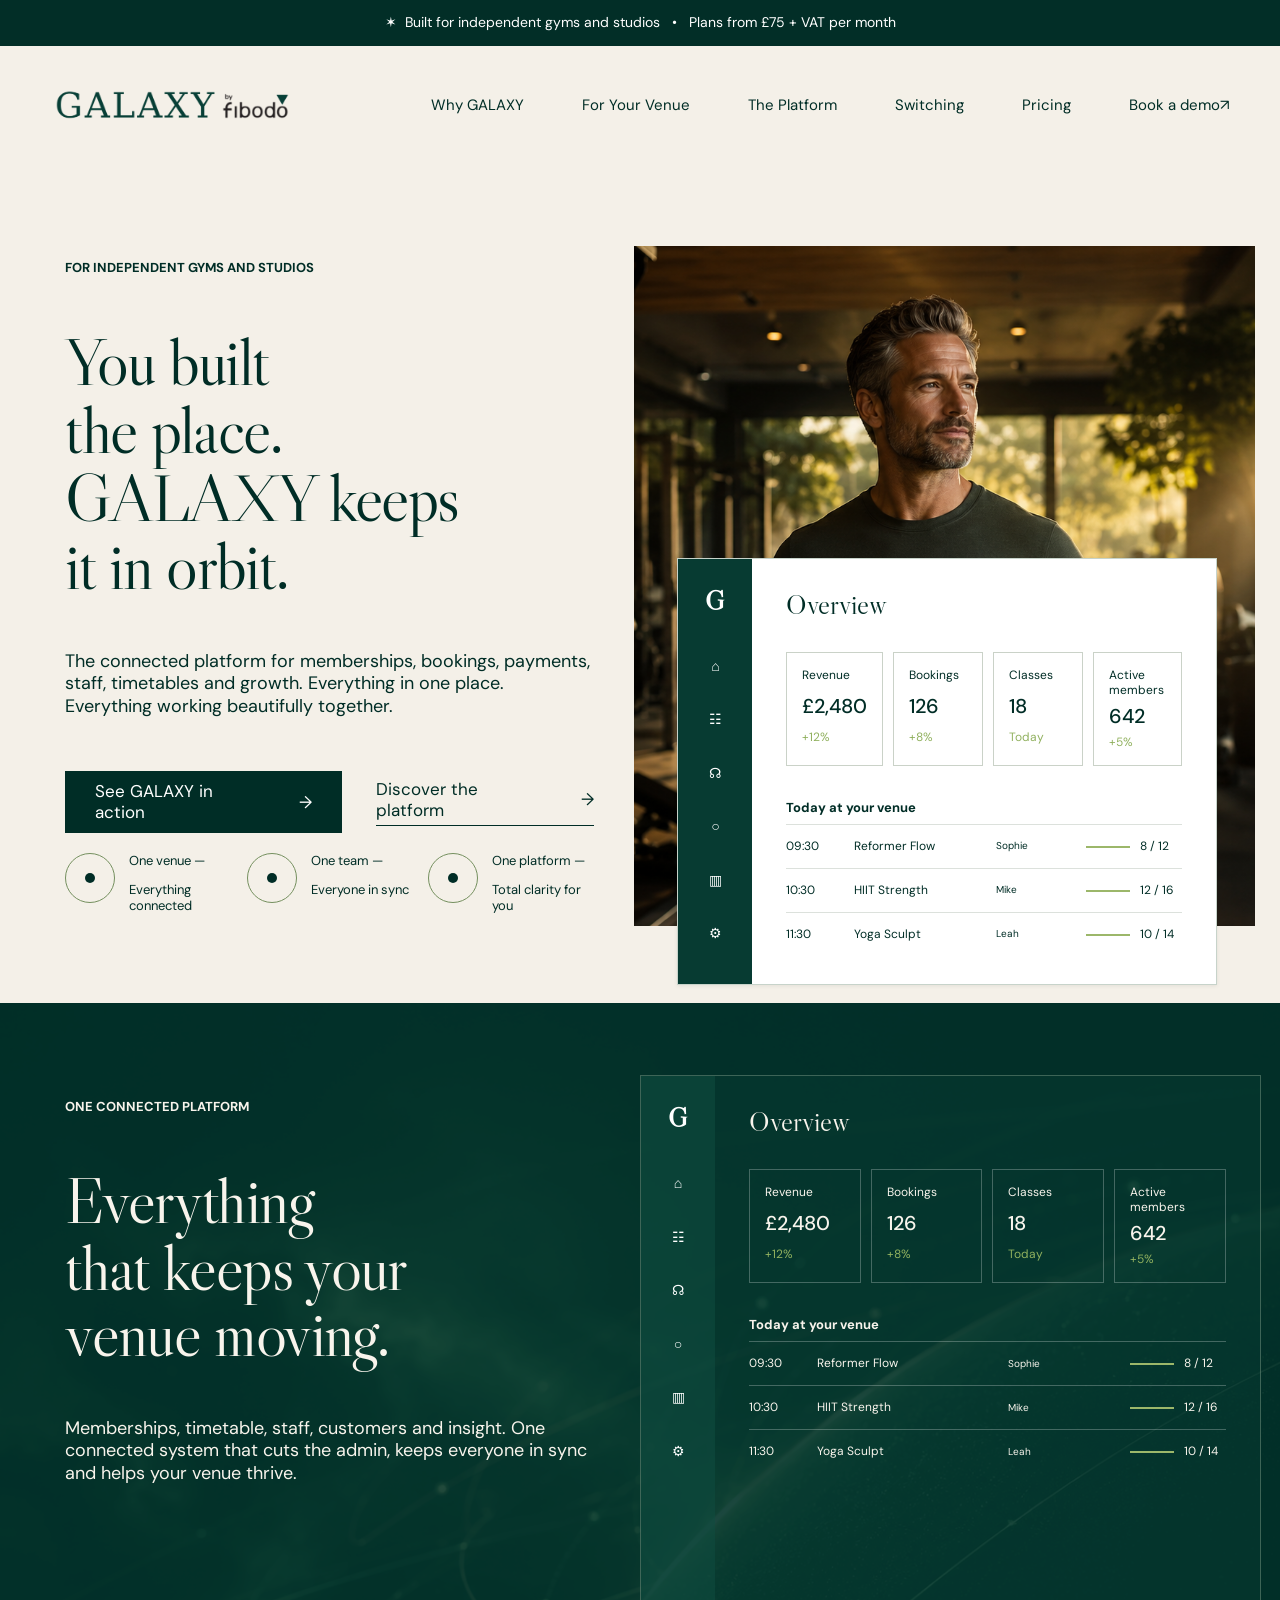
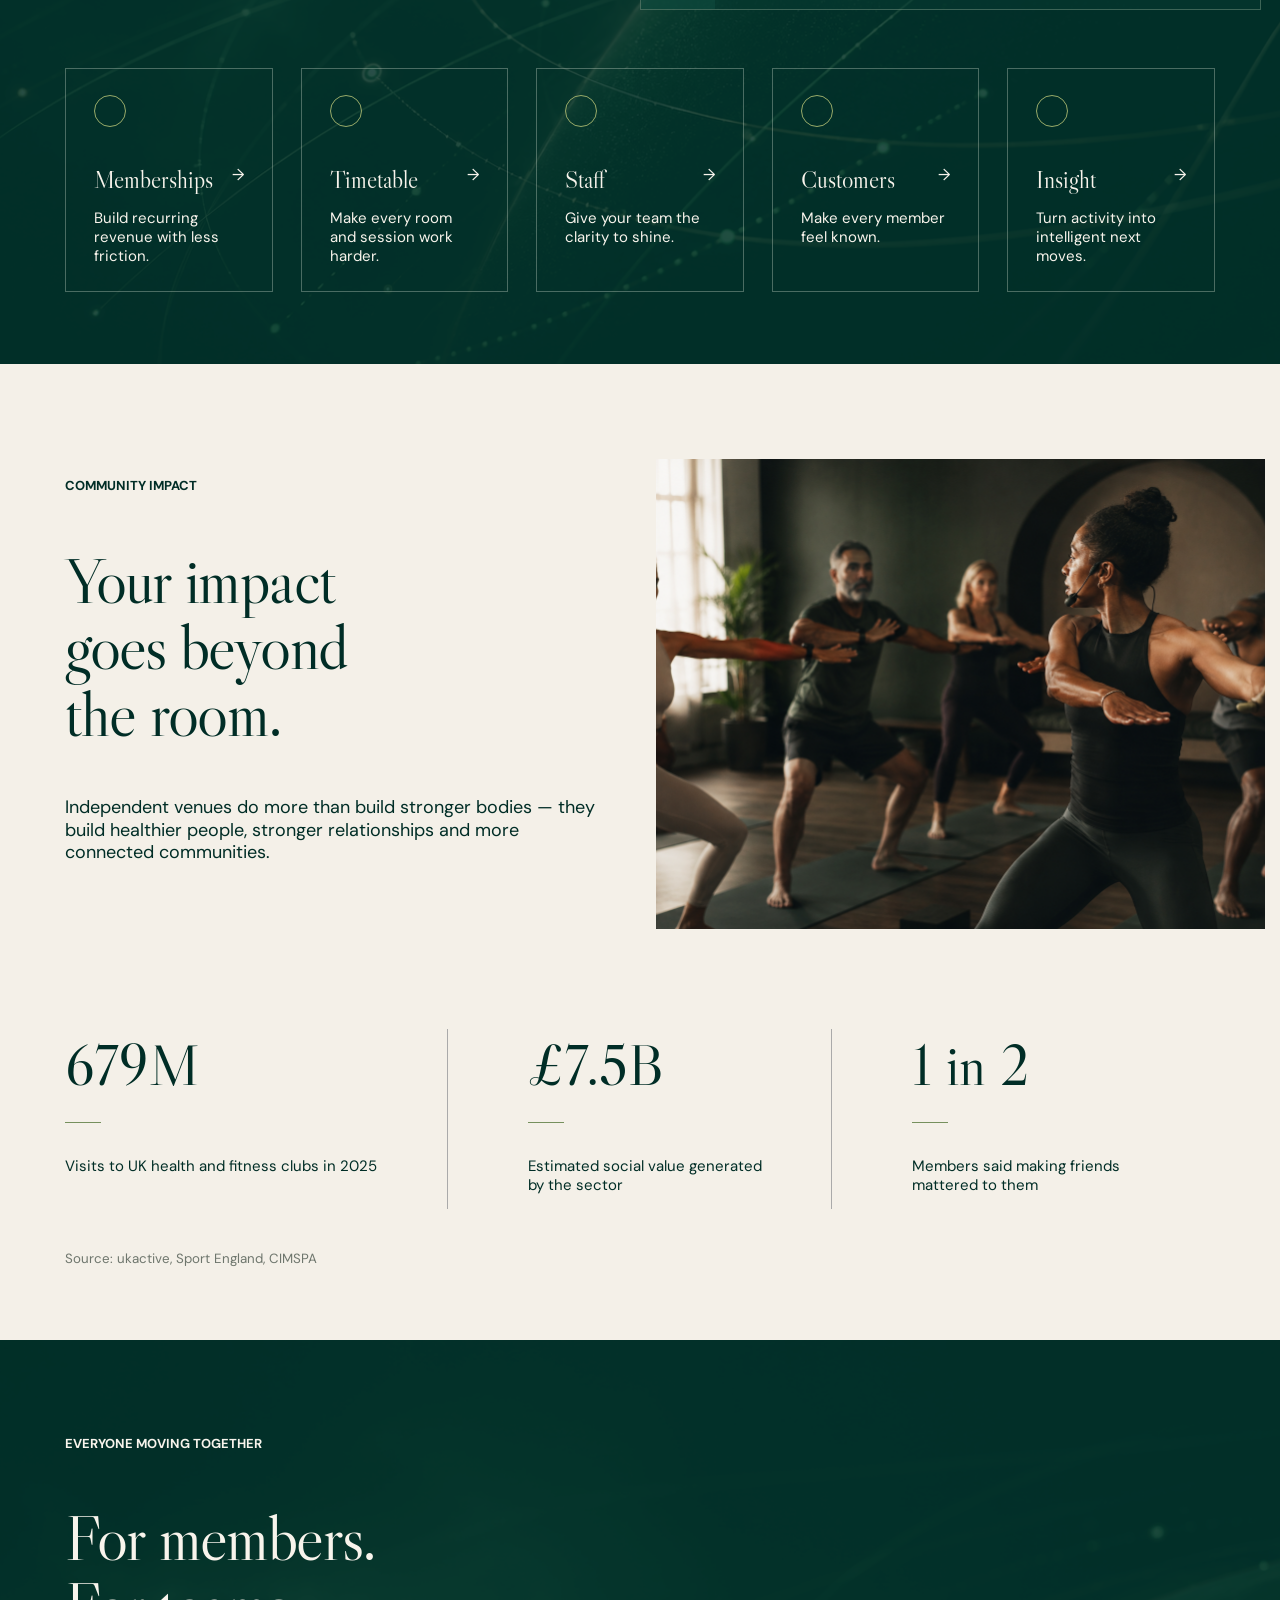
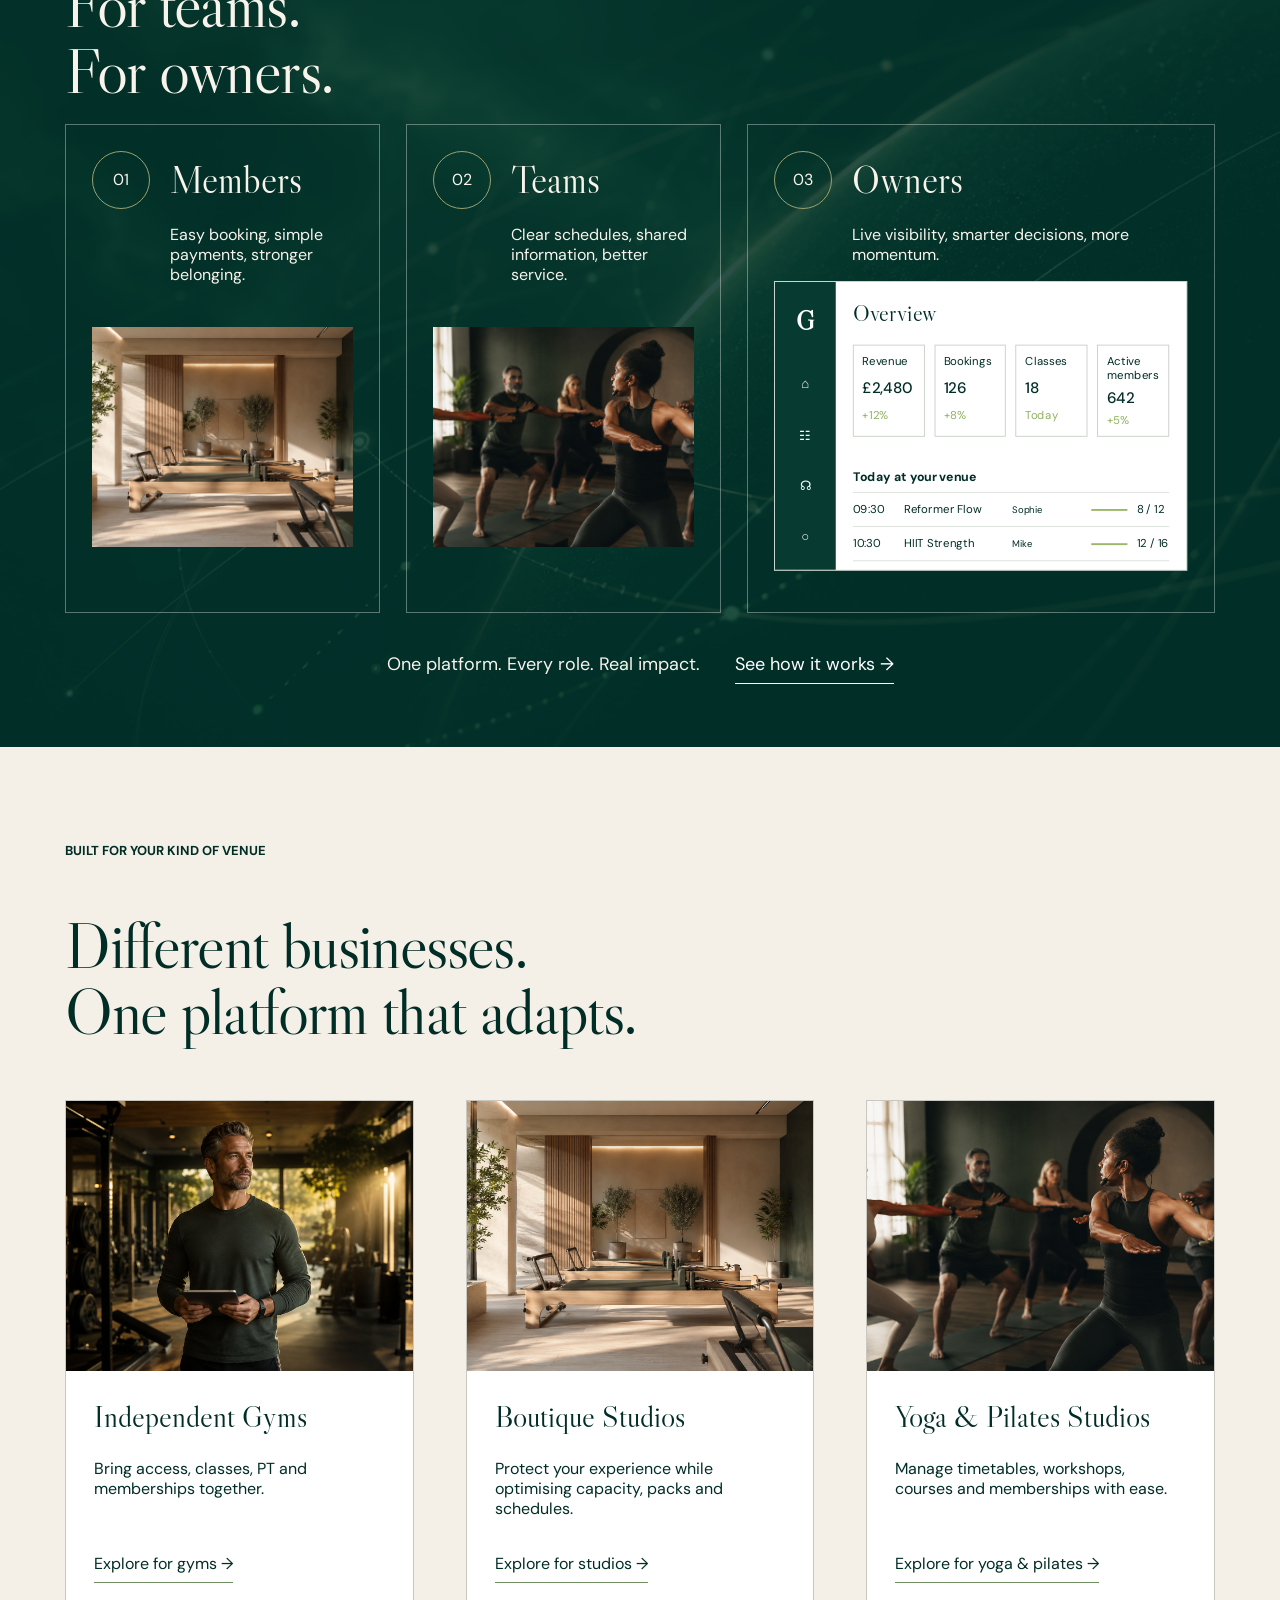
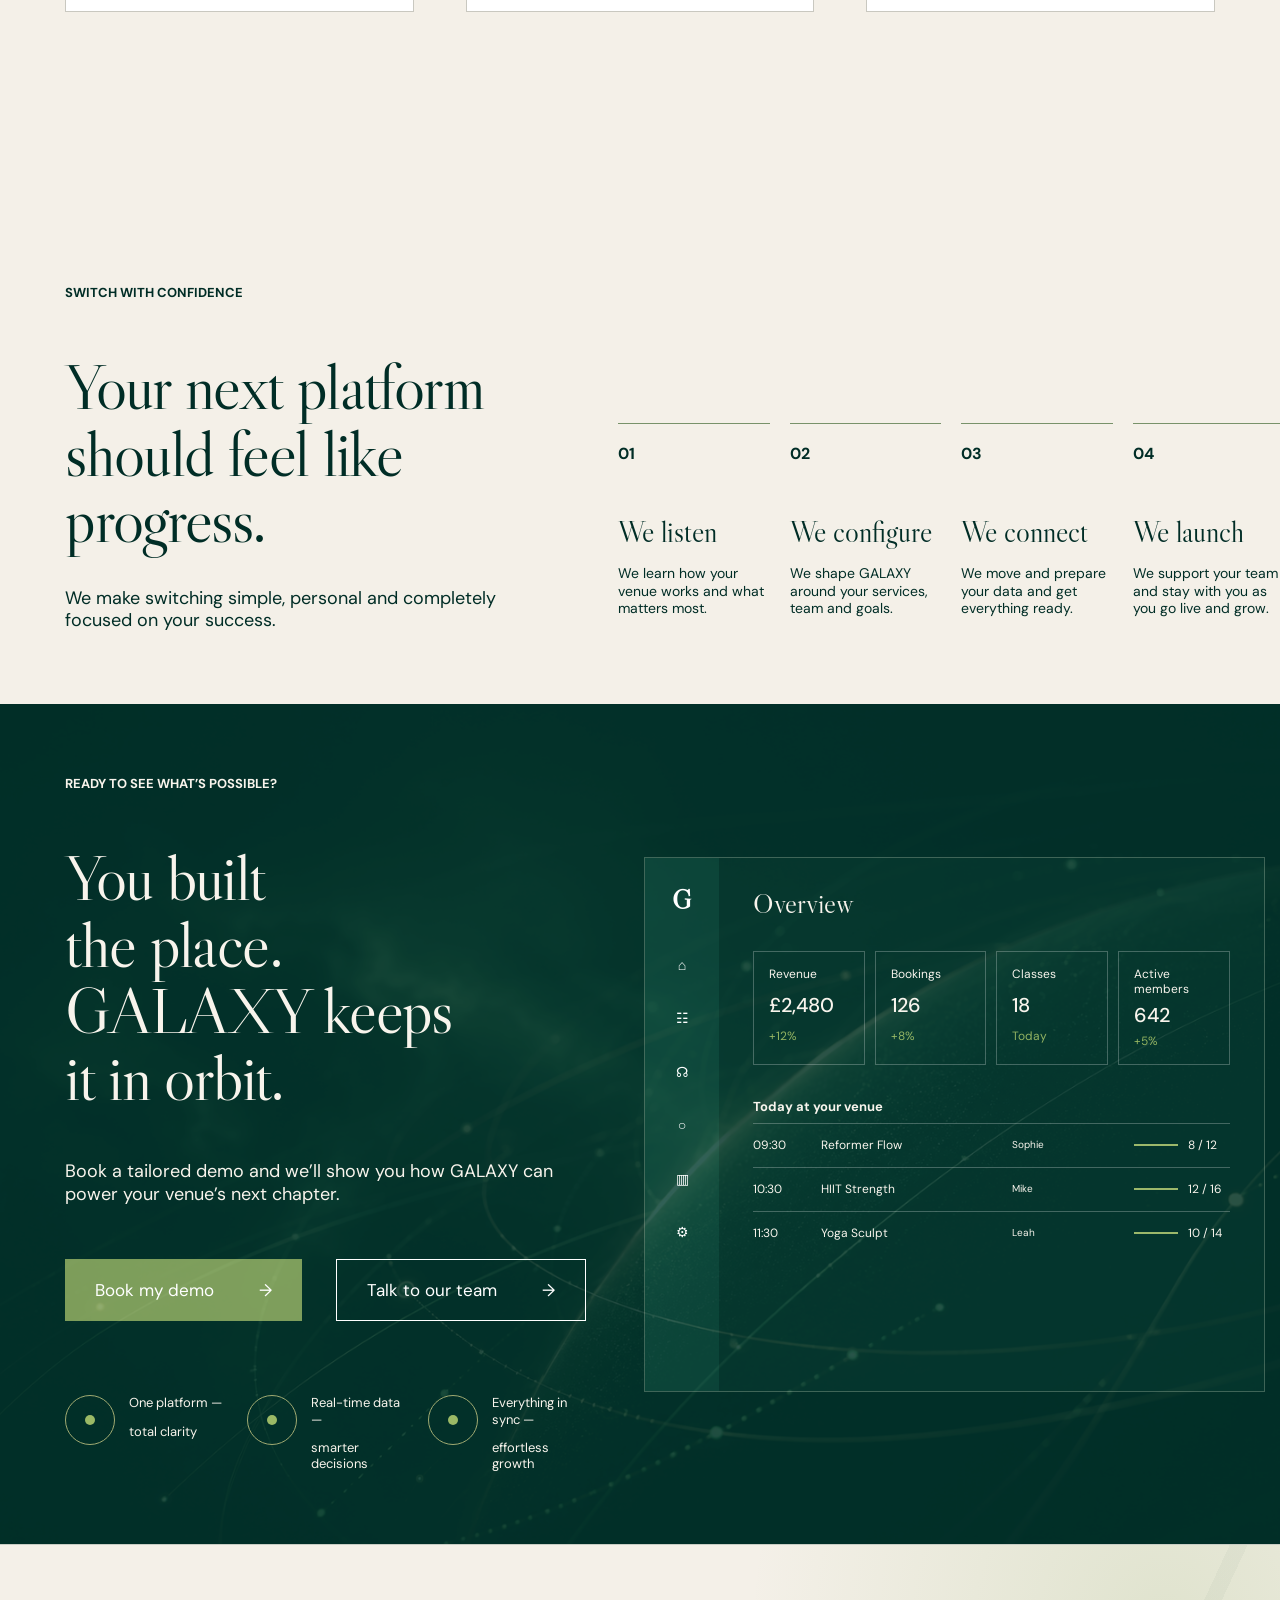
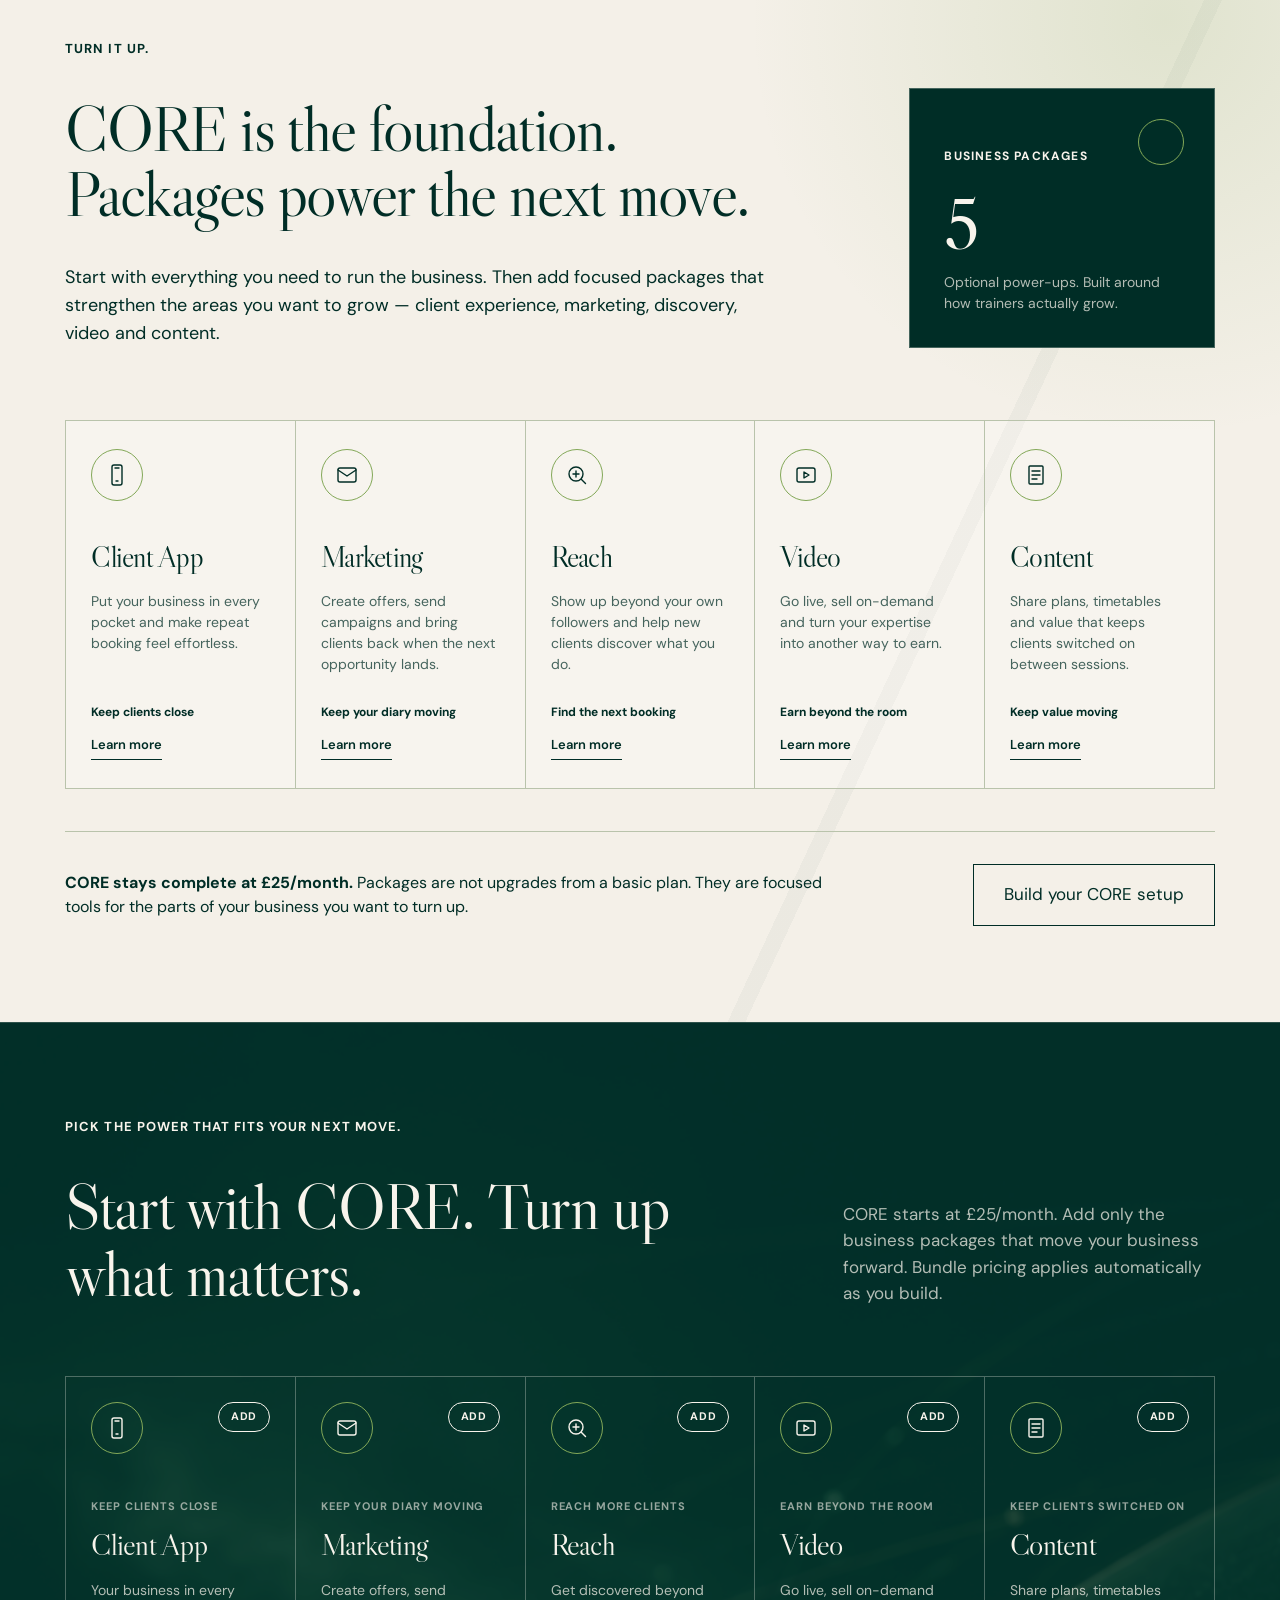
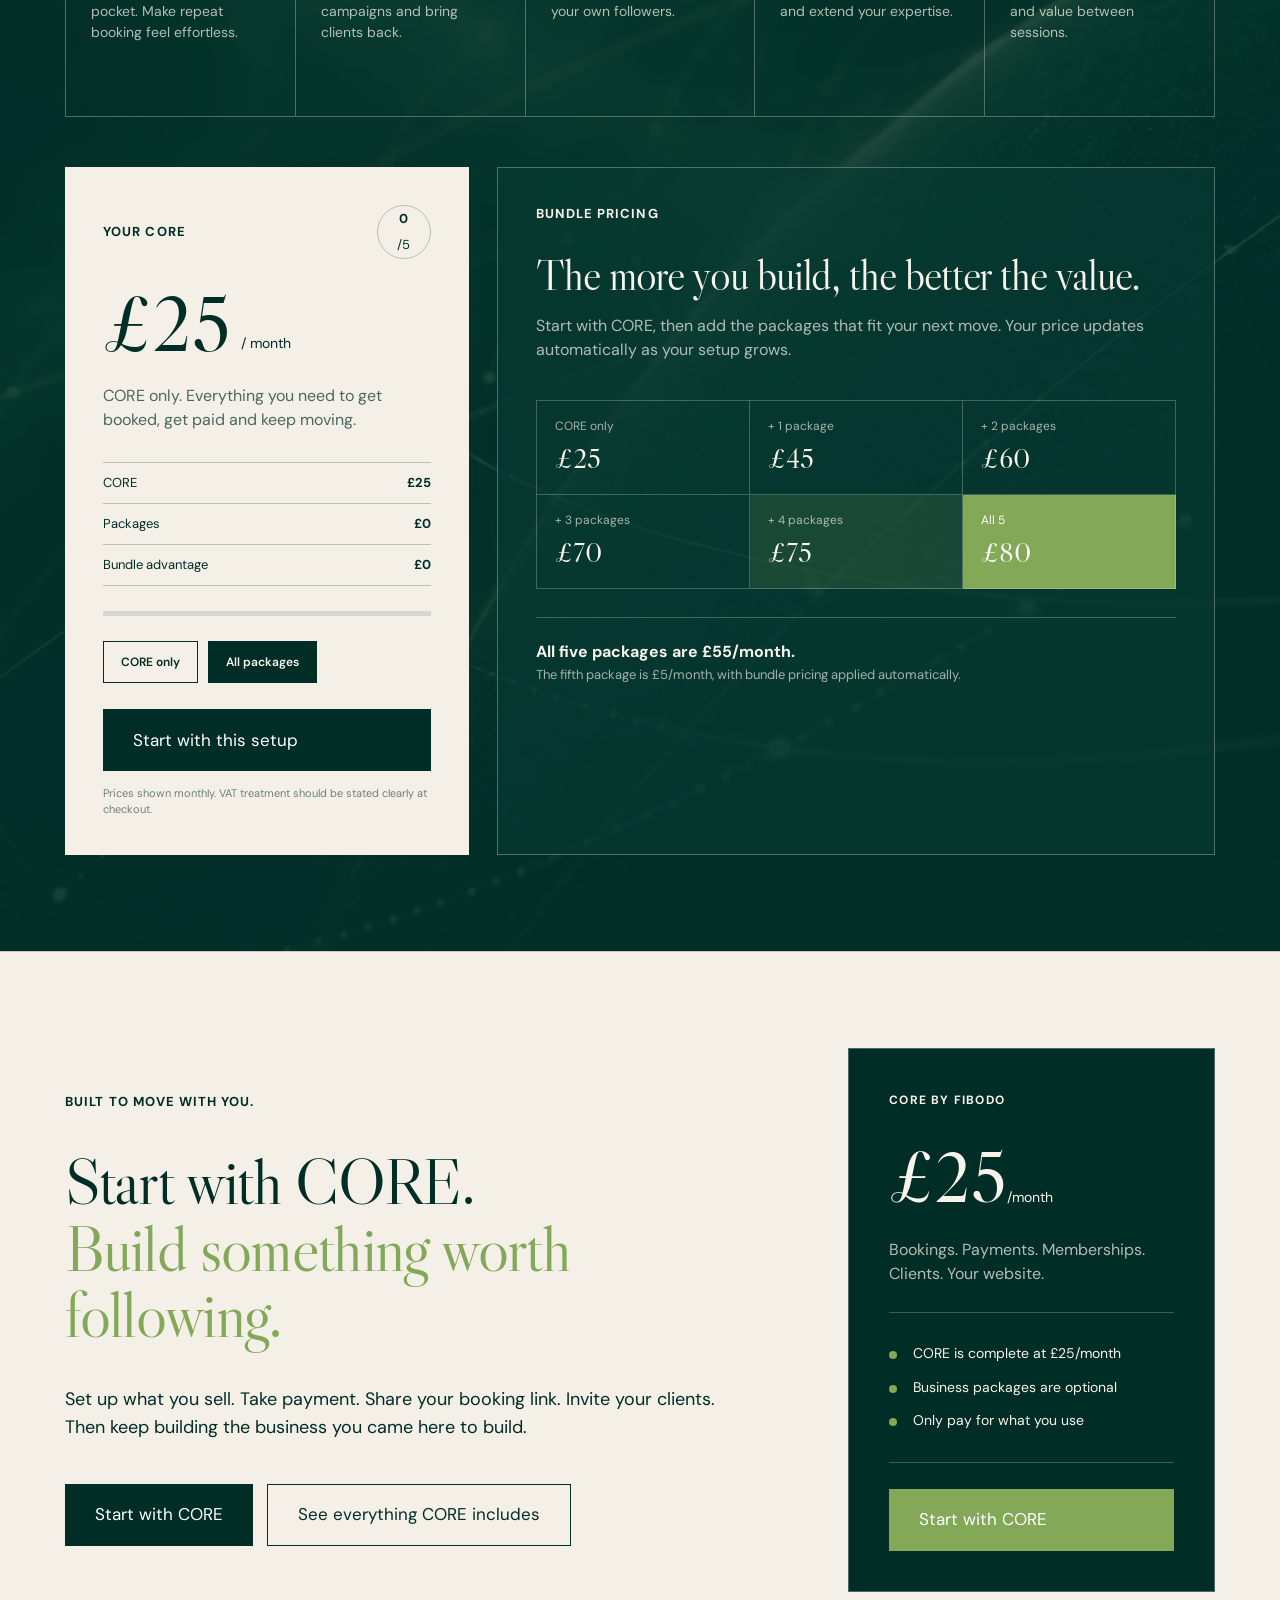
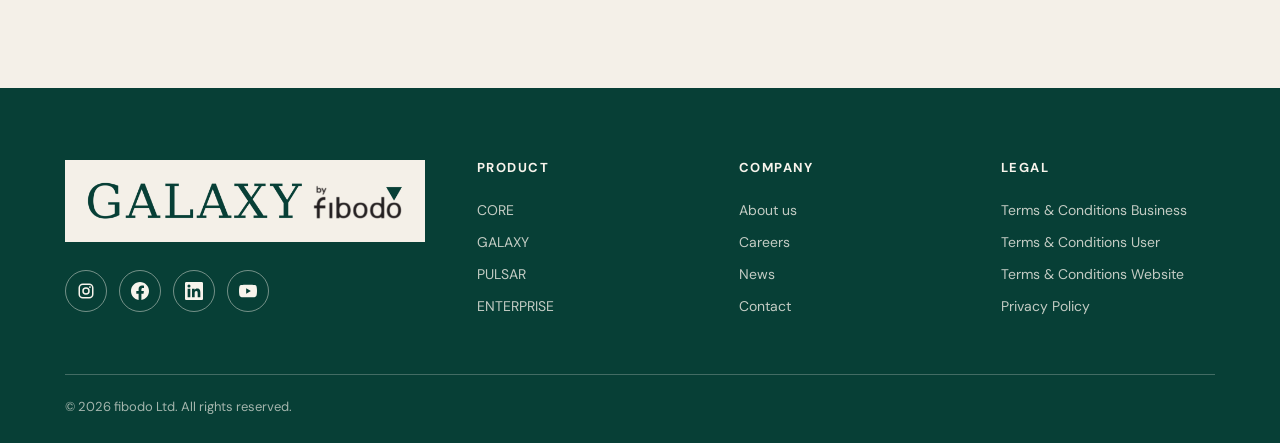
==== commit 1469eda6: "Add Co-authored-by: Codex <noreply@openai.com>" ====
--- a/index.html
+++ b/index.html
@@ -1,5 +1,6 @@
 <!doctype html>
 <html lang="en">
+
 <head>
   <meta charset="utf-8">
   <meta name="viewport" content="width=device-width,initial-scale=1">
@@ -7,96 +8,679 @@
   <title>GALAXY by fibodo</title>
   <link rel="preconnect" href="https://fonts.googleapis.com">
   <link rel="preconnect" href="https://fonts.gstatic.com" crossorigin>
-  <link href="https://fonts.googleapis.com/css2?family=DM+Sans:wght@400;500;600;700&family=Libre+Caslon+Display&display=swap" rel="stylesheet">
+  <link
+    href="https://fonts.googleapis.com/css2?family=DM+Sans:wght@400;500;600;700&family=Libre+Caslon+Display&display=swap"
+    rel="stylesheet">
   <link rel="stylesheet" href="main.css">
+  <link rel="stylesheet" href="core-sections.css">
+  <link rel="stylesheet" href="footer.css">
 </head>
+
 <body>
-<a class="skip" href="#main">Skip to content</a>
-<div class="announcement">✶&nbsp; Built for independent gyms and studios &nbsp;&nbsp;•&nbsp;&nbsp; Plans from £75 + VAT per month</div>
-<header class="header">
-  <a class="logo" href="#top" aria-label="GALAXY home"><span>G A L A X Y</span><small>by <b>fibodo</b></small></a>
-  <button class="menu-toggle" aria-expanded="false" aria-controls="nav"><span></span><span></span><span></span></button>
-  <nav id="nav">
-    <a href="#why">Why GALAXY</a><a href="#venues">For Your Venue</a><a href="#platform">The Platform</a><a href="#switching">Switching</a><a href="#pricing">Pricing</a><a href="#demo">Book a demo↗</a>
-  </nav>
-</header>
-<main id="main">
-  <section class="hero light" id="why">
-    <div class="hero-copy reveal">
-      <p class="eyebrow">FOR INDEPENDENT GYMS AND STUDIOS</p>
-      <h1>You built<br>the place.<br>GALAXY keeps<br>it in orbit.</h1>
-      <p class="lead">The connected platform for memberships, bookings, payments, staff, timetables and growth. Everything in one place. Everything working beautifully together.</p>
-      <div class="actions"><a class="btn dark" href="#demo">See GALAXY in action <span>→</span></a><a class="text-link" href="#platform">Discover the platform <span>→</span></a></div>
-      <div class="proof"><div><i></i><span>One venue —<b>Everything connected</b></span></div><div><i></i><span>One team —<b>Everyone in sync</b></span></div><div><i></i><span>One platform —<b>Total clarity for you</b></span></div></div>
+  <a class="skip" href="#main">Skip to content</a>
+  <div class="announcement">✶&nbsp; Built for independent gyms and studios &nbsp;&nbsp;•&nbsp;&nbsp; Plans from £75 +
+    VAT per month</div>
+  <header class="header">
+    <a class="site-logo" href="#top" aria-label="GALAXY by fibodo home">
+      <img src="images/galaxy-by-fibodo-logo.png" alt="GALAXY by fibodo">
+    </a>
+    <button class="menu-toggle" aria-expanded="false"
+      aria-controls="nav"><span></span><span></span><span></span></button>
+    <nav id="nav">
+      <a href="#why">Why GALAXY</a><a href="#venues">For Your Venue</a><a href="#platform">The Platform</a><a
+        href="#switching">Switching</a><a href="#pricing">Pricing</a><a href="#demo">Book a demo↗</a>
+    </nav>
+  </header>
+  <main id="main">
+    <section class="hero light" id="why">
+      <div class="hero-copy reveal">
+        <p class="eyebrow">FOR INDEPENDENT GYMS AND STUDIOS</p>
+        <h1>You built<br>the place.<br>GALAXY keeps<br>it in orbit.</h1>
+        <p class="lead">The connected platform for memberships, bookings, payments, staff, timetables and growth.
+          Everything in one place. Everything working beautifully together.</p>
+        <div class="actions"><a class="btn dark" href="#demo">See GALAXY in action <span>→</span></a><a
+            class="text-link" href="#platform">Discover the platform <span>→</span></a></div>
+        <div class="proof">
+          <div><i></i><span>One venue —<b>Everything connected</b></span></div>
+          <div><i></i><span>One team —<b>Everyone in sync</b></span></div>
+          <div><i></i><span>One platform —<b>Total clarity for you</b></span></div>
+        </div>
+      </div>
+      <div class="hero-visual reveal">
+        <img src="assets/gym-owner.png" alt="Independent gym owner in his venue">
+        <div class="dashboard hero-dashboard">
+          <aside><strong>G</strong><span>⌂</span><span>☷</span><span>☊</span><span>○</span><span>▥</span><span>⚙</span>
+          </aside>
+          <div class="dash-body">
+            <h3>Overview</h3>
+            <div class="metrics">
+              <div><small>Revenue</small><b>£2,480</b><em>+12%</em></div>
+              <div><small>Bookings</small><b>126</b><em>+8%</em></div>
+              <div><small>Classes</small><b>18</b><em>Today</em></div>
+              <div><small>Active members</small><b>642</b><em>+5%</em></div>
+            </div>
+            <h4>Today at your venue</h4>
+            <div class="class-row"><time>09:30</time><span>Reformer Flow</span><small>Sophie</small><i></i><b>8 / 12</b>
+            </div>
+            <div class="class-row"><time>10:30</time><span>HIIT Strength</span><small>Mike</small><i></i><b>12 / 16</b>
+            </div>
+            <div class="class-row"><time>11:30</time><span>Yoga Sculpt</span><small>Leah</small><i></i><b>10 / 14</b>
+            </div>
+          </div>
+        </div>
+      </div>
+    </section>
+
+    <section class="platform dark-section orbit" id="platform">
+      <div class="platform-top">
+        <div class="platform-copy reveal">
+          <p class="eyebrow">ONE CONNECTED PLATFORM</p>
+          <h2>Everything<br>that keeps your<br>venue moving.</h2>
+          <p class="lead">Memberships, timetable, staff, customers and insight. One connected system that cuts the
+            admin, keeps everyone in sync and helps your venue thrive.</p>
+        </div>
+        <div class="dashboard dark-dashboard reveal">
+          <aside><strong>G</strong><span>⌂</span><span>☷</span><span>☊</span><span>○</span><span>▥</span><span>⚙</span>
+          </aside>
+          <div class="dash-body">
+            <h3>Overview</h3>
+            <div class="metrics">
+              <div><small>Revenue</small><b>£2,480</b><em>+12%</em></div>
+              <div><small>Bookings</small><b>126</b><em>+8%</em></div>
+              <div><small>Classes</small><b>18</b><em>Today</em></div>
+              <div><small>Active members</small><b>642</b><em>+5%</em></div>
+            </div>
+            <h4>Today at your venue</h4>
+            <div class="class-row"><time>09:30</time><span>Reformer Flow</span><small>Sophie</small><i></i><b>8 / 12</b>
+            </div>
+            <div class="class-row"><time>10:30</time><span>HIIT Strength</span><small>Mike</small><i></i><b>12 / 16</b>
+            </div>
+            <div class="class-row"><time>11:30</time><span>Yoga Sculpt</span><small>Leah</small><i></i><b>10 / 14</b>
+            </div>
+          </div>
+        </div>
+      </div>
+      <div class="feature-row reveal">
+        <article><i></i>
+          <h3>Memberships</h3><span>→</span>
+          <p>Build recurring revenue with less friction.</p>
+        </article>
+        <article><i></i>
+          <h3>Timetable</h3><span>→</span>
+          <p>Make every room and session work harder.</p>
+        </article>
+        <article><i></i>
+          <h3>Staff</h3><span>→</span>
+          <p>Give your team the clarity to shine.</p>
+        </article>
+        <article><i></i>
+          <h3>Customers</h3><span>→</span>
+          <p>Make every member feel known.</p>
+        </article>
+        <article><i></i>
+          <h3>Insight</h3><span>→</span>
+          <p>Turn activity into intelligent next moves.</p>
+        </article>
+      </div>
+    </section>
+
+    <section class="impact light">
+      <div class="impact-grid">
+        <div class="reveal">
+          <p class="eyebrow">COMMUNITY IMPACT</p>
+          <h2>Your impact<br>goes beyond<br>the room.</h2>
+          <p class="lead">Independent venues do more than build stronger bodies — they build healthier people, stronger
+            relationships and more connected communities.</p>
+        </div>
+        <div class="impact-image reveal"><img src="assets/group-class.png"
+            alt="Group fitness class in an independent studio"></div>
+      </div>
+      <div class="stats reveal">
+        <article><strong>679M</strong><i></i>
+          <p>Visits to UK health and fitness clubs in 2025</p>
+        </article>
+        <article><strong>£7.5B</strong><i></i>
+          <p>Estimated social value generated by the sector</p>
+        </article>
+        <article><strong>1 in 2</strong><i></i>
+          <p>Members said making friends mattered to them</p>
+        </article>
+      </div>
+      <small class="source">Source: ukactive, Sport England, CIMSPA</small>
+    </section>
+
+    <section class="roles dark-section orbit">
+      <p class="eyebrow">EVERYONE MOVING TOGETHER</p>
+      <h2>For members.<br>For teams.<br>For owners.</h2>
+      <div class="role-grid">
+        <article class="reveal">
+          <div class="role-title"><b>01</b>
+            <h3>Members</h3>
+          </div>
+          <p>Easy booking, simple payments, stronger belonging.</p><img src="assets/boutique-studio.png"
+            alt="Boutique fitness studio">
+        </article>
+        <article class="reveal">
+          <div class="role-title"><b>02</b>
+            <h3>Teams</h3>
+          </div>
+          <p>Clear schedules, shared information, better service.</p><img src="assets/group-class.png"
+            alt="Fitness team leading a class">
+        </article>
+        <article class="reveal">
+          <div class="role-title"><b>03</b>
+            <h3>Owners</h3>
+          </div>
+          <p>Live visibility, smarter decisions, more momentum.</p>
+          <div class="dashboard mini-dashboard">
+            <aside>
+              <strong>G</strong><span>⌂</span><span>☷</span><span>☊</span><span>○</span><span>▥</span><span>⚙</span>
+            </aside>
+            <div class="dash-body">
+              <h3>Overview</h3>
+              <div class="metrics">
+                <div><small>Revenue</small><b>£2,480</b><em>+12%</em></div>
+                <div><small>Bookings</small><b>126</b><em>+8%</em></div>
+                <div><small>Classes</small><b>18</b><em>Today</em></div>
+                <div><small>Active members</small><b>642</b><em>+5%</em></div>
+              </div>
+              <h4>Today at your venue</h4>
+              <div class="class-row"><time>09:30</time><span>Reformer Flow</span><small>Sophie</small><i></i><b>8 /
+                  12</b></div>
+              <div class="class-row"><time>10:30</time><span>HIIT Strength</span><small>Mike</small><i></i><b>12 /
+                  16</b></div>
+              <div class="class-row"><time>11:30</time><span>Yoga Sculpt</span><small>Leah</small><i></i><b>10 / 14</b>
+              </div>
+            </div>
+          </div>
+        </article>
+      </div>
+      <div class="role-footer">One platform. Every role. Real impact. <a href="#platform">See how it works
+          <span>→</span></a></div>
+    </section>
+
+    <section class="venues light" id="venues">
+      <p class="eyebrow">BUILT FOR YOUR KIND OF VENUE</p>
+      <h2>Different businesses.<br>One platform that adapts.</h2>
+      <div class="venue-grid">
+        <article class="reveal"><img src="assets/gym-owner.png" alt="Independent gym">
+          <div>
+            <h3>Independent Gyms</h3>
+            <p>Bring access, classes, PT and memberships together.</p><a href="#demo">Explore for gyms
+              <span>→</span></a>
+          </div>
+        </article>
+        <article class="reveal"><img src="assets/boutique-studio.png" alt="Boutique studio">
+          <div>
+            <h3>Boutique Studios</h3>
+            <p>Protect your experience while optimising capacity, packs and schedules.</p><a href="#demo">Explore for
+              studios <span>→</span></a>
+          </div>
+        </article>
+        <article class="reveal"><img src="assets/group-class.png" alt="Yoga and Pilates studio">
+          <div>
+            <h3>Yoga &amp; Pilates Studios</h3>
+            <p>Manage timetables, workshops, courses and memberships with ease.</p><a href="#demo">Explore for yoga
+              &amp; pilates <span>→</span></a>
+          </div>
+        </article>
+      </div>
+    </section>
+
+    <section class="switching light" id="switching">
+      <div>
+        <p class="eyebrow">SWITCH WITH CONFIDENCE</p>
+        <h2>Your next platform<br>should feel like progress.</h2>
+        <p class="lead">We make switching simple, personal and completely focused on your success.</p>
+      </div>
+      <div class="steps">
+        <article><b>01</b>
+          <h3>We listen</h3>
+          <p>We learn how your venue works and what matters most.</p>
+        </article>
+        <article><b>02</b>
+          <h3>We configure</h3>
+          <p>We shape GALAXY around your services, team and goals.</p>
+        </article>
+        <article><b>03</b>
+          <h3>We connect</h3>
+          <p>We move and prepare your data and get everything ready.</p>
+        </article>
+        <article><b>04</b>
+          <h3>We launch</h3>
+          <p>We support your team and stay with you as you go live and grow.</p>
+        </article>
+      </div>
+    </section>
+
+    <section class="cta dark-section orbit" id="demo">
+      <div class="cta-copy reveal">
+        <p class="eyebrow">READY TO SEE WHAT’S POSSIBLE?</p>
+        <h2>You built<br>the place.<br>GALAXY keeps<br>it in orbit.</h2>
+        <p class="lead">Book a tailored demo and we’ll show you how GALAXY can power your venue’s next chapter.</p>
+        <div class="actions"><a class="btn green" href="mailto:sales@fibodo.com">Book my demo <span>→</span></a><a
+            class="btn outline" href="mailto:sales@fibodo.com">Talk to our team <span>→</span></a></div>
+        <div class="proof">
+          <div><i></i><span>One platform —<b>total clarity</b></span></div>
+          <div><i></i><span>Real-time data —<b>smarter decisions</b></span></div>
+          <div><i></i><span>Everything in sync —<b>effortless growth</b></span></div>
+        </div>
+      </div>
+      <div class="dashboard dark-dashboard reveal">
+        <aside><strong>G</strong><span>⌂</span><span>☷</span><span>☊</span><span>○</span><span>▥</span><span>⚙</span>
+        </aside>
+        <div class="dash-body">
+          <h3>Overview</h3>
+          <div class="metrics">
+            <div><small>Revenue</small><b>£2,480</b><em>+12%</em></div>
+            <div><small>Bookings</small><b>126</b><em>+8%</em></div>
+            <div><small>Classes</small><b>18</b><em>Today</em></div>
+            <div><small>Active members</small><b>642</b><em>+5%</em></div>
+          </div>
+          <h4>Today at your venue</h4>
+          <div class="class-row"><time>09:30</time><span>Reformer Flow</span><small>Sophie</small><i></i><b>8 / 12</b>
+          </div>
+          <div class="class-row"><time>10:30</time><span>HIIT Strength</span><small>Mike</small><i></i><b>12 / 16</b>
+          </div>
+          <div class="class-row"><time>11:30</time><span>Yoga Sculpt</span><small>Leah</small><i></i><b>10 / 14</b>
+          </div>
+        </div>
+      </div>
+    </section>
+
+
+
+    <section id="package-explainer" class="package-explainer section-panel section-break"
+      aria-label="CORE business package explainer">
+      <div class="package-explainer-bg" aria-hidden="true"></div>
+      <div class="container package-explainer-wrap reveal">
+        <div class="package-explainer-top">
+          <div class="package-explainer-copy">
+            <span class="eyebrow">Turn it up.</span>
+            <h2>CORE is the foundation. Packages power the next move.</h2>
+            <p>Start with everything you need to run the business. Then add focused packages that strengthen the areas
+              you want to grow — client experience, marketing, discovery, video and content.</p>
+          </div>
+
+          <aside class="package-explainer-panel" aria-label="Business package summary">
+            <span>Business packages</span>
+            <strong>5</strong>
+            <p>Optional power-ups. Built around how trainers actually grow.</p>
+          </aside>
+        </div>
+
+        <div class="package-explainer-grid" aria-label="CORE business package areas">
+          <article class="explainer-card" style="--accent:#9b5cff">
+            <span class="explainer-icon" aria-hidden="true">
+              <svg viewBox="0 0 24 24">
+                <rect x="7" y="2" width="10" height="20" rx="2" />
+                <path d="M11 18h2M10 5h4" />
+              </svg>
+            </span>
+            <h3>Client App</h3>
+            <p>Put your business in every pocket and make repeat booking feel effortless.</p>
+            <small>Keep clients close</small>
+            <button class="explainer-learn-more" type="button" data-package-modal-open="client-app">Learn more</button>
+          </article>
+
+          <article class="explainer-card" style="--accent:#2488d4">
+            <span class="explainer-icon" aria-hidden="true">
+              <svg viewBox="0 0 24 24">
+                <rect x="3" y="5" width="18" height="14" rx="2" />
+                <path d="m3 7 9 6 9-6" />
+              </svg>
+            </span>
+            <h3>Marketing</h3>
+            <p>Create offers, send campaigns and bring clients back when the next opportunity lands.</p>
+            <small>Keep your diary moving</small>
+            <button class="explainer-learn-more" type="button" data-package-modal-open="marketing">Learn more</button>
+          </article>
+
+          <article class="explainer-card" style="--accent:#34c987">
+            <span class="explainer-icon" aria-hidden="true">
+              <svg viewBox="0 0 24 24">
+                <circle cx="11" cy="11" r="7" />
+                <path d="m16.5 16.5 4 4" />
+                <path d="M11 8v6M8 11h6" />
+              </svg>
+            </span>
+            <h3>Reach</h3>
+            <p>Show up beyond your own followers and help new clients discover what you do.</p>
+            <small>Find the next booking</small>
+            <button class="explainer-learn-more" type="button" data-package-modal-open="reach">Learn more</button>
+          </article>
+
+          <article class="explainer-card" style="--accent:#ff8a1f">
+            <span class="explainer-icon" aria-hidden="true">
+              <svg viewBox="0 0 24 24">
+                <rect x="3" y="5" width="18" height="14" rx="2" />
+                <path d="m10 9 5 3-5 3Z" />
+              </svg>
+            </span>
+            <h3>Video</h3>
+            <p>Go live, sell on-demand and turn your expertise into another way to earn.</p>
+            <small>Earn beyond the room</small>
+            <button class="explainer-learn-more" type="button" data-package-modal-open="video">Learn more</button>
+          </article>
+
+          <article class="explainer-card" style="--accent:#20c7b5">
+            <span class="explainer-icon" aria-hidden="true">
+              <svg viewBox="0 0 24 24">
+                <path d="M6 3h12a1 1 0 0 1 1 1v16a1 1 0 0 1-1 1H6a1 1 0 0 1-1-1V4a1 1 0 0 1 1-1Z" />
+                <path d="M8 8h8M8 12h8M8 16h5" />
+              </svg>
+            </span>
+            <h3>Content</h3>
+            <p>Share plans, timetables and value that keeps clients switched on between sessions.</p>
+            <small>Keep value moving</small>
+            <button class="explainer-learn-more" type="button" data-package-modal-open="content">Learn more</button>
+          </article>
+        </div>
+
+        <div class="package-explainer-footer">
+          <p><strong>CORE stays complete at £25/month.</strong> Packages are not upgrades from a basic plan. They are
+            focused tools for the parts of your business you want to turn up.</p>
+          <a class="btn btn-outline-lime" href="https://web.fibodo.com/signup/information?app=c1" target="_blank"
+            rel="noopener noreferrer">Build your CORE setup</a>
+        </div>
+      </div>
+      <div class="package-modal" data-package-modal hidden>
+        <div class="package-modal-backdrop" data-package-modal-close></div>
+        <section class="package-modal-panel" role="dialog" aria-modal="true" aria-labelledby="packageModalTitle"
+          aria-describedby="packageModalCopy" tabindex="-1">
+          <button class="package-modal-close" type="button" data-package-modal-close
+            aria-label="Close package details">×</button>
+          <span class="package-modal-kicker" data-package-modal-kicker></span>
+          <h3 id="packageModalTitle" data-package-modal-title></h3>
+          <p id="packageModalCopy" data-package-modal-copy></p>
+          <ul class="package-modal-list" data-package-modal-list></ul>
+          <a class="package-modal-cta" href="https://web.fibodo.com/signup/information?app=c1" target="_blank"
+            rel="noopener noreferrer" data-package-modal-close>Build your package</a>
+        </section>
+      </div>
+    </section>
+
+
+    <section id="packages" class="core-packages core-five-builder section-panel section-break"
+      aria-label="CORE package builder">
+      <div class="container" data-core-builder>
+        <div class="core-five-hero reveal">
+          <div class="core-five-copy">
+            <span class="eyebrow">Pick the power that fits your next move.</span>
+            <h2>Start with CORE. Turn up what matters.</h2>
+            <p>CORE starts at £25/month. Add only the business packages that move your business forward. Bundle pricing
+              applies automatically as you build.</p>
+          </div>
+        </div>
+
+        <div class="core-five-grid reveal" aria-label="Choose CORE business packages">
+          <article class="core-package-tile" data-package-card="client-app" style="--accent:#9b5cff" tabindex="0"
+            role="button" aria-pressed="false">
+            <div class="tile-glow"></div>
+            <div class="tile-top">
+              <span class="tile-icon" aria-hidden="true">
+                <svg viewBox="0 0 24 24">
+                  <rect x="7" y="2" width="10" height="20" rx="2" />
+                  <path d="M11 18h2M10 5h4" />
+                </svg>
+              </span>
+              <span class="tile-state">Add</span>
+            </div>
+            <span class="tile-kicker">Keep clients close</span>
+            <h3>Client App</h3>
+            <p>Your business in every pocket. Make repeat booking feel effortless.</p>
+            <input type="checkbox" value="client-app" data-package-input aria-label="Add Client App to CORE">
+          </article>
+
+          <article class="core-package-tile" data-package-card="marketing" style="--accent:#2488d4" tabindex="0"
+            role="button" aria-pressed="false">
+            <div class="tile-glow"></div>
+            <div class="tile-top">
+              <span class="tile-icon" aria-hidden="true">
+                <svg viewBox="0 0 24 24">
+                  <rect x="3" y="5" width="18" height="14" rx="2" />
+                  <path d="m3 7 9 6 9-6" />
+                </svg>
+              </span>
+              <span class="tile-state">Add</span>
+            </div>
+            <span class="tile-kicker">Keep your diary moving</span>
+            <h3>Marketing</h3>
+            <p>Create offers, send campaigns and bring clients back.</p>
+            <input type="checkbox" value="marketing" data-package-input aria-label="Add Marketing to CORE">
+          </article>
+
+          <article class="core-package-tile" data-package-card="reach" style="--accent:#34c987" tabindex="0"
+            role="button" aria-pressed="false">
+            <div class="tile-glow"></div>
+            <div class="tile-top">
+              <span class="tile-icon" aria-hidden="true">
+                <svg viewBox="0 0 24 24">
+                  <circle cx="11" cy="11" r="7" />
+                  <path d="m16.5 16.5 4 4" />
+                  <path d="M11 8v6M8 11h6" />
+                </svg>
+              </span>
+              <span class="tile-state">Add</span>
+            </div>
+            <span class="tile-kicker">Reach more clients</span>
+            <h3>Reach</h3>
+            <p>Get discovered beyond your own followers.</p>
+            <input type="checkbox" value="reach" data-package-input aria-label="Add Reach to CORE">
+          </article>
+
+          <article class="core-package-tile" data-package-card="video" style="--accent:#ff8a1f" tabindex="0"
+            role="button" aria-pressed="false">
+            <div class="tile-glow"></div>
+            <div class="tile-top">
+              <span class="tile-icon" aria-hidden="true">
+                <svg viewBox="0 0 24 24">
+                  <rect x="3" y="5" width="18" height="14" rx="2" />
+                  <path d="m10 9 5 3-5 3Z" />
+                </svg>
+              </span>
+              <span class="tile-state">Add</span>
+            </div>
+            <span class="tile-kicker">Earn beyond the room</span>
+            <h3>Video</h3>
+            <p>Go live, sell on-demand and extend your expertise.</p>
+            <input type="checkbox" value="video" data-package-input aria-label="Add Video to CORE">
+          </article>
+
+          <article class="core-package-tile" data-package-card="content" style="--accent:#20c7b5" tabindex="0"
+            role="button" aria-pressed="false">
+            <div class="tile-glow"></div>
+            <div class="tile-top">
+              <span class="tile-icon" aria-hidden="true">
+                <svg viewBox="0 0 24 24">
+                  <path d="M6 3h12a1 1 0 0 1 1 1v16a1 1 0 0 1-1 1H6a1 1 0 0 1-1-1V4a1 1 0 0 1 1-1Z" />
+                  <path d="M8 8h8M8 12h8M8 16h5" />
+                </svg>
+              </span>
+              <span class="tile-state">Add</span>
+            </div>
+            <span class="tile-kicker">Keep clients switched on</span>
+            <h3>Content</h3>
+            <p>Share plans, timetables and value between sessions.</p>
+            <input type="checkbox" value="content" data-package-input aria-label="Add Content to CORE">
+          </article>
+        </div>
+
+        <div class="core-builder-bottom reveal" aria-label="CORE bundle pricing and selected package total">
+          <aside class="core-price-panel" aria-label="Your CORE package total">
+            <div class="price-panel-top">
+              <span class="eyebrow">Your CORE</span>
+              <span class="package-count"><strong id="bundleCount">0</strong>/5</span>
+            </div>
+
+            <div class="price-total">
+              <strong id="bundleTotal">£25</strong>
+              <span>/ month</span>
+            </div>
+
+            <p id="bundleLine">CORE only. Everything you need to get booked, get paid and keep moving.</p>
+
+            <div class="price-stack">
+              <div><span>CORE</span><strong>£25</strong></div>
+              <div><span>Packages</span><strong id="packageTotal">£0</strong></div>
+              <div><span>Bundle advantage</span><strong id="bundleSaving">£0</strong></div>
+            </div>
+
+            <div class="bundle-progress" aria-hidden="true"><i id="bundleProgress"></i></div>
+
+            <div class="price-actions">
+              <button class="core-mini-action" type="button" data-bundle-action="clear">CORE only</button>
+              <button class="core-mini-action is-dark" type="button" data-bundle-action="all">All packages</button>
+            </div>
+
+            <a class="btn btn-primary core-price-cta" href="https://web.fibodo.com/signup/information?app=c1"
+              target="_blank" rel="noopener noreferrer">Start with this setup</a>
+            <small class="price-note">Prices shown monthly. VAT treatment should be stated clearly at checkout.</small>
+          </aside>
+
+          <aside class="bundle-value-panel" aria-label="Bundle pricing explanation">
+            <span class="eyebrow">Bundle pricing</span>
+            <h3>The more you build, the better the value.</h3>
+            <p>Start with CORE, then add the packages that fit your next move. Your price updates automatically as your
+              setup grows.</p>
+
+            <div class="bundle-rate-grid" aria-label="CORE bundle pricing table">
+              <div class="bundle-rate is-base"><span>CORE only</span><strong>£25</strong></div>
+              <div class="bundle-rate"><span>+ 1 package</span><strong>£45</strong></div>
+              <div class="bundle-rate"><span>+ 2 packages</span><strong>£60</strong></div>
+              <div class="bundle-rate"><span>+ 3 packages</span><strong>£70</strong></div>
+              <div class="bundle-rate is-highlight"><span>+ 4 packages</span><strong>£75</strong></div>
+              <div class="bundle-rate is-best"><span>All 5</span><strong>£80</strong></div>
+            </div>
+
+            <div class="bundle-value-note">
+              <strong>All five packages are £55/month.</strong>
+              <span>The fifth package is £5/month, with bundle pricing applied automatically.</span>
+            </div>
+          </aside>
+        </div>
+      </div>
+    </section>
+
+
+
+
+
+    <!-- /////////////////////////////// -->
+
+
+
+
+    <!-- <section class="premium section-panel">
+      <div class="container premium-grid reveal">
+        <div class="premium-image" aria-hidden="true"></div>
+        <div class="premium-copy">
+          <span class="eyebrow">Go full headline.</span>
+          <h2>Your name. Your app. Your website.</h2>
+          <p>For trainers, creators and studios ready to build a brand people recognise. A bespoke website. A branded
+            app. A customer experience that looks, feels and works like yours.</p>
+          <a class="btn btn-outline-lime" href="https://web.fibodo.com/signup/information?app=c1" target="_blank"
+            rel="noopener noreferrer">Explore Your Own App & Website</a>
+        </div>
+        <div class="premium-device"><b>Your Brand</b><span>Book a Session</span><i></i></div>
+      </div>
+    </section> -->
+
+    <section id="pricing" class="final-cta section-panel section-break">
+      <div class="container final-grid reveal">
+        <div>
+          <span class="eyebrow">Built to move with you.</span>
+          <h2>Start with CORE. <em>Build something worth following.</em></h2>
+          <p class="section-copy">Set up what you sell. Take payment. Share your booking link. Invite your clients. Then
+            keep building the business you came here to build.</p>
+          <div class="hero-actions">
+            <a class="btn btn-primary" href="https://web.fibodo.com/signup/information?app=c1" target="_blank"
+              rel="noopener noreferrer">Start with CORE</a>
+            <a class="btn btn-ghost" href="https://web.fibodo.com/signup/information?app=c1" target="_blank"
+              rel="noopener noreferrer">See everything CORE includes</a>
+          </div>
+        </div>
+        <article class="price-card glass-panel">
+          <span>CORE by fibodo</span>
+          <strong>£25<small>/month</small></strong>
+          <p>Bookings. Payments. Memberships. Clients. Your website.</p>
+          <ul>
+            <li>CORE is complete at £25/month</li>
+            <li>Business packages are optional</li>
+            <li>Only pay for what you use</li>
+          </ul>
+          <a class="btn btn-primary" href="https://web.fibodo.com/signup/information?app=c1" target="_blank"
+            rel="noopener noreferrer">Start with CORE</a>
+        </article>
+      </div>
+    </section>
+
+  </main>
+  <footer class="fibodo-footer" id="site-footer" role="contentinfo">
+    <div class="container">
+      <div class="fibodo-footer__grid">
+        <div class="fibodo-footer__brand">
+          <a class="fibodo-footer__logo" href="#top" aria-label="GALAXY by fibodo home"><img
+              src="images/galaxy-by-fibodo-logo.png" alt="GALAXY by fibodo"></a>
+          <ul class="fibodo-footer__social" aria-label="Social media">
+            <li><a href="https://www.instagram.com/fibodo.uk" target="_blank" rel="noopener noreferrer"
+                aria-label="Instagram"><svg viewBox="0 0 24 24" aria-hidden="true">
+                  <path
+                    d="M7.8 2h8.4A5.8 5.8 0 0 1 22 7.8v8.4a5.8 5.8 0 0 1-5.8 5.8H7.8A5.8 5.8 0 0 1 2 16.2V7.8A5.8 5.8 0 0 1 7.8 2Zm-.2 2A3.6 3.6 0 0 0 4 7.6v8.8A3.6 3.6 0 0 0 7.6 20h8.8a3.6 3.6 0 0 0 3.6-3.6V7.6A3.6 3.6 0 0 0 16.4 4H7.6Zm9.65 1.5a1.25 1.25 0 1 1 0 2.5 1.25 1.25 0 0 1 0-2.5ZM12 7a5 5 0 1 1 0 10 5 5 0 0 1 0-10Zm0 2a3 3 0 1 0 0 6 3 3 0 0 0 0-6Z" />
+                </svg></a></li>
+            <li><a href="https://www.facebook.com/61566156836381" target="_blank" rel="noopener noreferrer"
+                aria-label="Facebook"><svg viewBox="0 0 24 24" aria-hidden="true">
+                  <path
+                    d="M24 12.07C24 5.4 18.63 0 12 0S0 5.4 0 12.07C0 18.1 4.39 23.1 10.13 24v-8.44H7.08v-3.49h3.05V9.41c0-3.03 1.79-4.7 4.53-4.7 1.31 0 2.69.24 2.69.24v2.97h-1.51c-1.49 0-1.96.93-1.96 1.89v2.26h3.33l-.53 3.49h-2.8V24C19.61 23.1 24 18.1 24 12.07Z" />
+                </svg></a></li>
+            <li><a href="https://uk.linkedin.com/company/fibodo" target="_blank" rel="noopener noreferrer"
+                aria-label="LinkedIn"><svg viewBox="0 0 24 24" aria-hidden="true">
+                  <path
+                    d="M20.45 20.45h-3.56v-5.57c0-1.33-.03-3.04-1.85-3.04-1.85 0-2.14 1.45-2.14 2.94v5.67H9.34V8.98h3.42v1.57h.05c.47-.9 1.64-1.85 3.37-1.85 3.61 0 4.27 2.37 4.27 5.46v6.29ZM5.32 7.41a2.06 2.06 0 1 1 0-4.12 2.06 2.06 0 0 1 0 4.12Zm1.78 13.04H3.54V8.98H7.1v11.47ZM22.23 0H1.77C.79 0 0 .77 0 1.73v20.54C0 23.23.79 24 1.77 24h20.46c.98 0 1.77-.77 1.77-1.73V1.73C24 .77 23.21 0 22.23 0Z" />
+                </svg></a></li>
+            <li><a href="https://www.youtube.com/@fibodo" target="_blank" rel="noopener noreferrer"
+                aria-label="YouTube"><svg viewBox="0 0 24 24" aria-hidden="true">
+                  <path
+                    d="M23.5 6.19a3.02 3.02 0 0 0-2.12-2.14C19.5 3.54 12 3.54 12 3.54s-7.5 0-9.38.51A3.02 3.02 0 0 0 .5 6.19 31.7 31.7 0 0 0 0 12a31.7 31.7 0 0 0 .5 5.81 3.02 3.02 0 0 0 2.12 2.14c1.88.51 9.38.51 9.38.51s7.5 0 9.38-.51a3.02 3.02 0 0 0 2.12-2.14A31.7 31.7 0 0 0 24 12a31.7 31.7 0 0 0-.5-5.81ZM9.55 15.57V8.43L15.82 12l-6.27 3.57Z" />
+                </svg></a></li>
+          </ul>
+        </div>
+        <div class="fibodo-footer__col">
+          <h4 class="fibodo-footer__heading">Product</h4>
+          <ul class="fibodo-footer__links">
+            <li><a href="products.html#core">CORE</a></li>
+            <li><a href="products.html#galaxy">GALAXY</a></li>
+            <li><a href="products.html#pulsar">PULSAR</a></li>
+            <li><a href="products.html#enterprise">ENTERPRISE</a></li>
+          </ul>
+        </div>
+        <div class="fibodo-footer__col">
+          <h4 class="fibodo-footer__heading">Company</h4>
+          <ul class="fibodo-footer__links">
+            <li><a href="about-us.html">About us</a></li>
+            <li><a href="jobs.html">Careers</a></li>
+            <li><a href="blog.html">News</a></li>
+            <li><a href="contact-us.html">Contact</a></li>
+          </ul>
+        </div>
+        <div class="fibodo-footer__col fibodo-footer__col--legal">
+          <h4 class="fibodo-footer__heading">Legal</h4>
+          <ul class="fibodo-footer__links">
+            <li><a href="terms-and-conditions-business.html">Terms &amp; Conditions Business</a></li>
+            <li><a href="terms-and-conditions-users.html">Terms &amp; Conditions User</a></li>
+            <li><a href="terms-and-conditions-website.html">Terms &amp; Conditions Website</a></li>
+            <li><a href="privacy-policy.html">Privacy Policy</a></li>
+          </ul>
+        </div>
+      </div>
+      <div class="fibodo-footer__bar">
+        <p class="fibodo-footer__copy">&copy; <span id="copyright"></span> fibodo Ltd. All rights reserved.</p>
+      </div>
     </div>
-    <div class="hero-visual reveal">
-      <img src="assets/gym-owner.png" alt="Independent gym owner in his venue">
-      <div class="dashboard hero-dashboard"><aside><strong>G</strong><span>⌂</span><span>☷</span><span>☊</span><span>○</span><span>▥</span><span>⚙</span></aside><div class="dash-body"><h3>Overview</h3><div class="metrics"><div><small>Revenue</small><b>£2,480</b><em>+12%</em></div><div><small>Bookings</small><b>126</b><em>+8%</em></div><div><small>Classes</small><b>18</b><em>Today</em></div><div><small>Active members</small><b>642</b><em>+5%</em></div></div><h4>Today at your venue</h4><div class="class-row"><time>09:30</time><span>Reformer Flow</span><small>Sophie</small><i></i><b>8 / 12</b></div><div class="class-row"><time>10:30</time><span>HIIT Strength</span><small>Mike</small><i></i><b>12 / 16</b></div><div class="class-row"><time>11:30</time><span>Yoga Sculpt</span><small>Leah</small><i></i><b>10 / 14</b></div></div></div>
-    </div>
-  </section>
-
-  <section class="platform dark-section orbit" id="platform">
-    <div class="platform-top">
-      <div class="platform-copy reveal"><p class="eyebrow">ONE CONNECTED PLATFORM</p><h2>Everything<br>that keeps your<br>venue moving.</h2><p class="lead">Memberships, timetable, staff, customers and insight. One connected system that cuts the admin, keeps everyone in sync and helps your venue thrive.</p></div>
-      <div class="dashboard dark-dashboard reveal"><aside><strong>G</strong><span>⌂</span><span>☷</span><span>☊</span><span>○</span><span>▥</span><span>⚙</span></aside><div class="dash-body"><h3>Overview</h3><div class="metrics"><div><small>Revenue</small><b>£2,480</b><em>+12%</em></div><div><small>Bookings</small><b>126</b><em>+8%</em></div><div><small>Classes</small><b>18</b><em>Today</em></div><div><small>Active members</small><b>642</b><em>+5%</em></div></div><h4>Today at your venue</h4><div class="class-row"><time>09:30</time><span>Reformer Flow</span><small>Sophie</small><i></i><b>8 / 12</b></div><div class="class-row"><time>10:30</time><span>HIIT Strength</span><small>Mike</small><i></i><b>12 / 16</b></div><div class="class-row"><time>11:30</time><span>Yoga Sculpt</span><small>Leah</small><i></i><b>10 / 14</b></div></div></div>
-    </div>
-    <div class="feature-row reveal">
-      <article><i></i><h3>Memberships</h3><span>→</span><p>Build recurring revenue with less friction.</p></article>
-      <article><i></i><h3>Timetable</h3><span>→</span><p>Make every room and session work harder.</p></article>
-      <article><i></i><h3>Staff</h3><span>→</span><p>Give your team the clarity to shine.</p></article>
-      <article><i></i><h3>Customers</h3><span>→</span><p>Make every member feel known.</p></article>
-      <article><i></i><h3>Insight</h3><span>→</span><p>Turn activity into intelligent next moves.</p></article>
-    </div>
-  </section>
-
-  <section class="impact light">
-    <div class="impact-grid">
-      <div class="reveal"><p class="eyebrow">COMMUNITY IMPACT</p><h2>Your impact<br>goes beyond<br>the room.</h2><p class="lead">Independent venues do more than build stronger bodies — they build healthier people, stronger relationships and more connected communities.</p></div>
-      <div class="impact-image reveal"><img src="assets/group-class.png" alt="Group fitness class in an independent studio"></div>
-    </div>
-    <div class="stats reveal"><article><strong>679M</strong><i></i><p>Visits to UK health and fitness clubs in 2025</p></article><article><strong>£7.5B</strong><i></i><p>Estimated social value generated by the sector</p></article><article><strong>1 in 2</strong><i></i><p>Members said making friends mattered to them</p></article></div>
-    <small class="source">Source: ukactive, Sport England, CIMSPA</small>
-  </section>
-
-  <section class="roles dark-section orbit">
-    <p class="eyebrow">EVERYONE MOVING TOGETHER</p><h2>For members.<br>For teams.<br>For owners.</h2>
-    <div class="role-grid">
-      <article class="reveal"><div class="role-title"><b>01</b><h3>Members</h3></div><p>Easy booking, simple payments, stronger belonging.</p><img src="assets/boutique-studio.png" alt="Boutique fitness studio"></article>
-      <article class="reveal"><div class="role-title"><b>02</b><h3>Teams</h3></div><p>Clear schedules, shared information, better service.</p><img src="assets/group-class.png" alt="Fitness team leading a class"></article>
-      <article class="reveal"><div class="role-title"><b>03</b><h3>Owners</h3></div><p>Live visibility, smarter decisions, more momentum.</p><div class="dashboard mini-dashboard"><aside><strong>G</strong><span>⌂</span><span>☷</span><span>☊</span><span>○</span><span>▥</span><span>⚙</span></aside><div class="dash-body"><h3>Overview</h3><div class="metrics"><div><small>Revenue</small><b>£2,480</b><em>+12%</em></div><div><small>Bookings</small><b>126</b><em>+8%</em></div><div><small>Classes</small><b>18</b><em>Today</em></div><div><small>Active members</small><b>642</b><em>+5%</em></div></div><h4>Today at your venue</h4><div class="class-row"><time>09:30</time><span>Reformer Flow</span><small>Sophie</small><i></i><b>8 / 12</b></div><div class="class-row"><time>10:30</time><span>HIIT Strength</span><small>Mike</small><i></i><b>12 / 16</b></div><div class="class-row"><time>11:30</time><span>Yoga Sculpt</span><small>Leah</small><i></i><b>10 / 14</b></div></div></div></article>
-    </div>
-    <div class="role-footer">One platform. Every role. Real impact. <a href="#platform">See how it works <span>→</span></a></div>
-  </section>
-
-  <section class="venues light" id="venues">
-    <p class="eyebrow">BUILT FOR YOUR KIND OF VENUE</p><h2>Different businesses.<br>One platform that adapts.</h2>
-    <div class="venue-grid">
-      <article class="reveal"><img src="assets/gym-owner.png" alt="Independent gym"><div><h3>Independent Gyms</h3><p>Bring access, classes, PT and memberships together.</p><a href="#demo">Explore for gyms <span>→</span></a></div></article>
-      <article class="reveal"><img src="assets/boutique-studio.png" alt="Boutique studio"><div><h3>Boutique Studios</h3><p>Protect your experience while optimising capacity, packs and schedules.</p><a href="#demo">Explore for studios <span>→</span></a></div></article>
-      <article class="reveal"><img src="assets/group-class.png" alt="Yoga and Pilates studio"><div><h3>Yoga &amp; Pilates Studios</h3><p>Manage timetables, workshops, courses and memberships with ease.</p><a href="#demo">Explore for yoga &amp; pilates <span>→</span></a></div></article>
-    </div>
-  </section>
-
-  <section class="switching light" id="switching">
-    <div><p class="eyebrow">SWITCH WITH CONFIDENCE</p><h2>Your next platform<br>should feel like progress.</h2><p class="lead">We make switching simple, personal and completely focused on your success.</p></div>
-    <div class="steps">
-      <article><b>01</b><h3>We listen</h3><p>We learn how your venue works and what matters most.</p></article>
-      <article><b>02</b><h3>We configure</h3><p>We shape GALAXY around your services, team and goals.</p></article>
-      <article><b>03</b><h3>We connect</h3><p>We move and prepare your data and get everything ready.</p></article>
-      <article><b>04</b><h3>We launch</h3><p>We support your team and stay with you as you go live and grow.</p></article>
-    </div>
-  </section>
-
-  <section class="cta dark-section orbit" id="demo">
-    <div class="cta-copy reveal"><p class="eyebrow">READY TO SEE WHAT’S POSSIBLE?</p><h2>You built<br>the place.<br>GALAXY keeps<br>it in orbit.</h2><p class="lead">Book a tailored demo and we’ll show you how GALAXY can power your venue’s next chapter.</p><div class="actions"><a class="btn green" href="mailto:sales@fibodo.com">Book my demo <span>→</span></a><a class="btn outline" href="mailto:sales@fibodo.com">Talk to our team <span>→</span></a></div><div class="proof"><div><i></i><span>One platform —<b>total clarity</b></span></div><div><i></i><span>Real-time data —<b>smarter decisions</b></span></div><div><i></i><span>Everything in sync —<b>effortless growth</b></span></div></div></div>
-    <div class="dashboard dark-dashboard reveal"><aside><strong>G</strong><span>⌂</span><span>☷</span><span>☊</span><span>○</span><span>▥</span><span>⚙</span></aside><div class="dash-body"><h3>Overview</h3><div class="metrics"><div><small>Revenue</small><b>£2,480</b><em>+12%</em></div><div><small>Bookings</small><b>126</b><em>+8%</em></div><div><small>Classes</small><b>18</b><em>Today</em></div><div><small>Active members</small><b>642</b><em>+5%</em></div></div><h4>Today at your venue</h4><div class="class-row"><time>09:30</time><span>Reformer Flow</span><small>Sophie</small><i></i><b>8 / 12</b></div><div class="class-row"><time>10:30</time><span>HIIT Strength</span><small>Mike</small><i></i><b>12 / 16</b></div><div class="class-row"><time>11:30</time><span>Yoga Sculpt</span><small>Leah</small><i></i><b>10 / 14</b></div></div></div>
-  </section>
-</main>
-<footer class="footer" id="pricing">
-  <div class="footer-brand"><a class="logo" href="#top"><span>G A L A X Y</span><small>by <b>fibodo</b></small></a><p>The connected platform for<br>independent gyms and studios.</p></div>
-  <div class="footer-links"><div><b>WHY GALAXY •</b><a>Built for independents</a><a>All-in-one platform</a><a>Designed for growth</a><a>Customer stories</a></div><div><b>FOR YOUR VENUE •</b><a>Gym &amp; studio types</a><a>Venue benefits</a><a>Use cases</a><a>Compare solutions</a></div><div><b>THE PLATFORM •</b><a>Overview</a><a>Memberships</a><a>Bookings</a><a>Payments</a><a>Staff &amp; access</a><a>Timetables</a><a>Reporting &amp; insights</a></div><div><b>SWITCHING •</b><a>Switching made simple</a><a>Onboarding</a><a>Data migration</a><a>Support</a></div><div><b>PRICING •</b><a>Plans &amp; pricing</a><a>What’s included</a><a>Pricing FAQs</a></div><div><b>RESOURCES •</b><a>Help centre</a><a>Guides &amp; docs</a><a>Webinars</a><a>Blog</a><a>System status</a></div><div><b>ABOUT FIBODO •</b><a>Our story</a><a>Careers</a><a>Partners</a><a>News</a></div><div><b>CONTACT •</b><a>Get in touch</a><a>Book a demo</a></div></div>
-  <div class="footer-bottom"><span>◎ &nbsp; in &nbsp; f &nbsp; ▶</span><small>© 2026 fibodo Ltd. All rights reserved.</small><span>Privacy policy &nbsp;&nbsp; Terms of service &nbsp;&nbsp; System status</span></div>
-</footer>
-<script src="main.js"></script>
+  </footer>
+  <script src="main.js"></script>
+  <script src="bundle-builder.js"></script>
+  <script>document.getElementById('copyright').textContent = new Date().getFullYear();</script>
 </body>
+
 </html>
--- a/core-sections.css
+++ b/core-sections.css
@@ -0,0 +1,148 @@
+/* New CORE sections, translated into the GALAXY visual system. */
+.section-panel{padding:96px 5.1vw}
+.section-panel>.container{width:min(1440px,100%);margin:0 auto}
+.section-panel h2,.section-panel h3{font-family:var(--serif);font-weight:400;letter-spacing:-.025em}
+.section-panel .eyebrow{display:block;margin:0 0 38px;text-transform:uppercase;letter-spacing:.08em}
+.section-panel .btn{border:0;cursor:pointer;transition:background-color .2s,color .2s,border-color .2s,transform .2s}
+.section-panel .btn:hover,.section-panel .btn:focus-visible{transform:translateY(-2px)}
+.section-break{border-top:1px solid rgba(0,45,38,.18)}
+
+/* Package explainer */
+.package-explainer{position:relative;overflow:hidden;background:var(--cream);color:var(--green)}
+.package-explainer-bg{position:absolute;inset:0;pointer-events:none;background:radial-gradient(circle at 91% 7%,rgba(131,168,88,.18),transparent 27%),linear-gradient(115deg,transparent 0 69%,rgba(0,45,38,.035) 69% 70%,transparent 70%)}
+.package-explainer-wrap{position:relative;z-index:1}
+.package-explainer-top{display:grid;grid-template-columns:minmax(0,1.7fr) minmax(280px,.7fr);gap:8vw;align-items:end}
+.package-explainer-copy h2{max-width:900px;margin:0;font-size:clamp(52px,5vw,80px);line-height:1.02}
+.package-explainer-copy>p{max-width:700px;margin:38px 0 0;font-size:18px;line-height:1.55}
+.package-explainer-panel{min-height:260px;padding:34px;border:1px solid rgba(248,244,236,.28);background:var(--green);color:var(--white);display:flex;flex-direction:column;justify-content:flex-end;position:relative}
+.package-explainer-panel:before{content:"";position:absolute;top:30px;right:30px;width:44px;height:44px;border:1px solid var(--olive);border-radius:50%}
+.package-explainer-panel span{font-size:12px;font-weight:700;letter-spacing:.1em;text-transform:uppercase}
+.package-explainer-panel strong{font-family:var(--serif);font-size:72px;font-weight:400;line-height:1;margin:24px 0 12px}
+.package-explainer-panel p{margin:0;max-width:270px;color:rgba(248,244,236,.72);font-size:14px;line-height:1.45}
+.package-explainer-grid{display:grid;grid-template-columns:repeat(5,minmax(0,1fr));margin-top:72px;border-top:1px solid var(--line);border-left:1px solid var(--line)}
+.explainer-card{min-height:330px;padding:28px 25px;display:flex;flex-direction:column;border-right:1px solid var(--line);border-bottom:1px solid var(--line);background:rgba(255,255,255,.23);transition:background-color .2s,transform .2s}
+.explainer-card:hover{background:rgba(255,255,255,.6);transform:translateY(-4px)}
+.explainer-icon,.tile-icon{width:52px;height:52px;border:1px solid var(--olive);border-radius:50%;display:grid;place-items:center;color:var(--green)}
+.explainer-icon svg,.tile-icon svg{width:24px;height:24px;fill:none;stroke:currentColor;stroke-width:1.4;stroke-linecap:round;stroke-linejoin:round}
+.explainer-card h3{font-size:29px;margin:38px 0 16px}
+.explainer-card p{margin:0;font-size:14px;line-height:1.5;color:rgba(0,45,38,.72)}
+.explainer-card small{display:block;margin-top:auto;padding-top:30px;font-size:12px;font-weight:700}
+.explainer-learn-more{margin:16px 0 0;padding:0 0 6px;width:max-content;border:0;border-bottom:1px solid var(--green);background:none;color:inherit;font:600 13px var(--sans);cursor:pointer}
+.package-explainer-footer{display:flex;justify-content:space-between;gap:50px;align-items:center;margin-top:42px;padding-top:32px;border-top:1px solid var(--line)}
+.package-explainer-footer p{max-width:760px;margin:0;line-height:1.5}
+.btn-outline-lime{flex:0 0 auto;border:1px solid var(--green)!important;color:var(--green);background:transparent}
+
+/* Package detail modal */
+.package-modal[hidden]{display:none}
+.package-modal{position:fixed;inset:0;z-index:1000;display:grid;place-items:center;padding:24px}
+.package-modal-backdrop{position:absolute;inset:0;background:rgba(0,25,21,.72);backdrop-filter:blur(4px)}
+.package-modal-panel{position:relative;z-index:1;width:min(560px,100%);max-height:90vh;overflow:auto;padding:48px;background:var(--cream);border:1px solid var(--line);box-shadow:0 24px 80px rgba(0,0,0,.24)}
+.package-modal-close{position:absolute;top:18px;right:20px;border:0;background:none;color:var(--green);font-size:30px;cursor:pointer}
+.package-modal-kicker{font-size:12px;font-weight:700;letter-spacing:.1em;text-transform:uppercase}
+.package-modal-panel h3{margin:26px 0 18px;font-size:48px}
+.package-modal-panel p,.package-modal-list{line-height:1.55}
+.package-modal-cta{display:inline-flex;margin-top:22px;padding-bottom:7px;border-bottom:1px solid var(--green);color:var(--green);font-weight:600;text-decoration:none}
+
+/* Interactive package builder */
+.core-five-builder{position:relative;overflow:hidden;background:var(--green);color:var(--white);border-color:rgba(248,244,236,.18)}
+.core-five-builder:before{content:"";position:absolute;inset:0;background:url('assets/orbit-texture.png') center/cover no-repeat;opacity:.13;mix-blend-mode:screen;pointer-events:none}
+.core-five-builder>.container{position:relative;z-index:1}
+.core-five-copy{display:grid;grid-template-columns:minmax(0,1fr) minmax(300px,.55fr);column-gap:8vw;align-items:end}
+.core-five-copy .eyebrow{grid-column:1/-1;color:var(--white)}
+.core-five-copy h2{margin:0;font-size:clamp(54px,5.1vw,82px);line-height:1.02}
+.core-five-copy p{margin:0;color:rgba(248,244,236,.72);font-size:17px;line-height:1.55}
+.core-five-grid{display:grid;grid-template-columns:repeat(5,minmax(0,1fr));margin-top:70px;border-top:1px solid rgba(248,244,236,.3);border-left:1px solid rgba(248,244,236,.3)}
+.core-package-tile{position:relative;min-height:340px;padding:25px;display:flex;flex-direction:column;overflow:hidden;border-right:1px solid rgba(248,244,236,.3);border-bottom:1px solid rgba(248,244,236,.3);cursor:pointer;outline:0;transition:background-color .2s,transform .2s}
+.core-package-tile:hover,.core-package-tile:focus-visible{background:rgba(248,244,236,.07);transform:translateY(-4px)}
+.core-package-tile.is-selected{background:var(--white);color:var(--green)}
+.tile-glow{display:none}
+.tile-top{display:flex;justify-content:space-between;align-items:flex-start}
+.core-package-tile .tile-icon{border-color:var(--olive);color:inherit}
+.tile-state{padding:7px 12px;border:1px solid currentColor;border-radius:999px;font-size:11px;font-weight:700;text-transform:uppercase;letter-spacing:.06em}
+.core-package-tile.is-selected .tile-state{background:var(--green);color:var(--white);border-color:var(--green)}
+.tile-kicker{display:block;margin-top:46px;font-size:11px;font-weight:700;letter-spacing:.08em;text-transform:uppercase;color:rgba(248,244,236,.6)}
+.core-package-tile.is-selected .tile-kicker{color:rgba(0,45,38,.58)}
+.core-package-tile h3{margin:12px 0 16px;font-size:30px}
+.core-package-tile p{margin:0;color:rgba(248,244,236,.72);font-size:14px;line-height:1.5}
+.core-package-tile.is-selected p{color:rgba(0,45,38,.72)}
+.core-package-tile input{position:absolute;opacity:0;pointer-events:none}
+.core-builder-bottom{display:grid;grid-template-columns:minmax(300px,.72fr) minmax(0,1.28fr);gap:28px;margin-top:50px}
+.core-price-panel,.bundle-value-panel{padding:38px}
+.core-price-panel{background:var(--cream);color:var(--green)}
+.price-panel-top{display:flex;justify-content:space-between;align-items:center}
+.price-panel-top .eyebrow,.bundle-value-panel .eyebrow{margin:0}
+.package-count{width:54px;height:54px;border:1px solid var(--line);border-radius:50%;display:grid;place-items:center;font-size:13px}
+.price-total{display:flex;align-items:end;gap:10px;margin-top:30px}
+.price-total>strong{font-family:var(--serif);font-size:78px;font-weight:400;line-height:.9}
+.price-total>span{padding-bottom:7px;font-size:14px}
+.core-price-panel>p{min-height:48px;margin:24px 0 30px;color:rgba(0,45,38,.7);line-height:1.5}
+.price-stack{border-top:1px solid var(--line)}
+.price-stack>div{display:flex;justify-content:space-between;padding:12px 0;border-bottom:1px solid var(--line);font-size:13px}
+.bundle-progress{height:5px;margin:25px 0;background:rgba(0,45,38,.12);overflow:hidden}
+.bundle-progress i{display:block;width:0;height:100%;background:var(--olive);transition:width .35s ease}
+.price-actions{display:flex;gap:10px}
+.core-mini-action{min-height:42px;padding:0 17px;border:1px solid var(--green);background:transparent;color:var(--green);font:600 12px var(--sans);cursor:pointer}
+.core-mini-action.is-dark{background:var(--green);color:var(--white)}
+.core-price-cta{width:100%;margin-top:26px;background:var(--olive);color:#fff}
+.price-note{display:block;margin-top:15px;color:rgba(0,45,38,.56);font-size:11px;line-height:1.4}
+.bundle-value-panel{border:1px solid rgba(248,244,236,.3);background:rgba(7,59,50,.64)}
+.bundle-value-panel h3{max-width:650px;margin:30px 0 16px;font-size:clamp(38px,3.4vw,58px);line-height:1.03}
+.bundle-value-panel>p{max-width:680px;color:rgba(248,244,236,.7);line-height:1.5}
+.bundle-rate-grid{display:grid;grid-template-columns:repeat(3,1fr);margin-top:38px;border-top:1px solid rgba(248,244,236,.25);border-left:1px solid rgba(248,244,236,.25)}
+.bundle-rate{min-height:94px;padding:18px;display:flex;flex-direction:column;justify-content:space-between;border-right:1px solid rgba(248,244,236,.25);border-bottom:1px solid rgba(248,244,236,.25)}
+.bundle-rate span{font-size:12px;color:rgba(248,244,236,.66)}
+.bundle-rate strong{font-family:var(--serif);font-size:28px;font-weight:400}
+.bundle-rate.is-highlight{background:rgba(131,168,88,.16)}
+.bundle-rate.is-best{background:var(--olive);color:#fff}
+.bundle-rate.is-best span{color:#fff}
+.bundle-value-note{display:grid;gap:5px;margin-top:28px;padding-top:24px;border-top:1px solid rgba(248,244,236,.25)}
+.bundle-value-note span{color:rgba(248,244,236,.65);font-size:13px}
+.is-price-pulse{animation:price-pulse .45s ease}
+@keyframes price-pulse{50%{color:var(--olive)}}
+
+/* Closing price section */
+.final-cta{background:var(--cream);color:var(--green)}
+.final-grid{display:grid;grid-template-columns:minmax(0,1.3fr) minmax(310px,.7fr);gap:8vw;align-items:center}
+.final-grid h2{max-width:850px;margin:0;font-size:clamp(54px,5.1vw,82px);line-height:1.02}
+.final-grid h2 em{display:block;color:var(--olive);font-style:normal}
+.section-copy{max-width:680px;margin:38px 0 0;font-size:18px;line-height:1.55}
+.hero-actions{display:flex;flex-wrap:wrap;gap:14px;margin-top:42px}
+.btn-primary{background:var(--green);color:#fff}
+.btn-ghost{border:1px solid var(--green)!important;color:var(--green);background:transparent}
+.price-card{padding:40px;background:var(--green);color:var(--white);border:1px solid rgba(248,244,236,.3)}
+.price-card>span{font-size:12px;font-weight:700;letter-spacing:.1em;text-transform:uppercase}
+.price-card>strong{display:block;margin:32px 0 25px;font-family:var(--serif);font-size:72px;font-weight:400;line-height:1}
+.price-card>strong small{font-family:var(--sans);font-size:14px}
+.price-card p{color:rgba(248,244,236,.72);line-height:1.5}
+.price-card ul{padding:24px 0;margin:26px 0;list-style:none;border-top:1px solid rgba(248,244,236,.24);border-bottom:1px solid rgba(248,244,236,.24)}
+.price-card li{position:relative;padding:8px 0 8px 24px;font-size:14px}
+.price-card li:before{content:"";position:absolute;left:0;top:14px;width:8px;height:8px;border-radius:50%;background:var(--olive)}
+.price-card .btn-primary{width:100%;background:var(--olive)}
+
+@media(max-width:1100px){
+  .package-explainer-grid,.core-five-grid{grid-template-columns:repeat(3,1fr)}
+  .package-explainer-top,.core-five-copy,.final-grid{gap:50px}
+}
+@media(max-width:800px){
+  .section-panel{padding:72px 5.1vw}
+  .package-explainer-top,.core-five-copy,.core-builder-bottom,.final-grid{grid-template-columns:1fr}
+  .package-explainer-panel{min-height:220px}
+  .package-explainer-grid,.core-five-grid{grid-template-columns:repeat(2,1fr);margin-top:50px}
+  .package-explainer-footer{align-items:flex-start;flex-direction:column}
+  .bundle-rate-grid{grid-template-columns:repeat(2,1fr)}
+}
+@media(max-width:520px){
+  .hero,.platform-top,.role-grid,.cta{min-width:0}
+  .hero>*,.platform-top>*,.role-grid>*,.cta>*{min-width:0}
+  .role-grid,.role-grid article{min-width:0}
+  .role-grid article{overflow:hidden}
+  .mini-dashboard{width:100%;transform:none}
+  .section-panel{padding:58px 22px}
+  .package-explainer-copy h2,.core-five-copy h2,.final-grid h2{font-size:46px}
+  .package-explainer-grid,.core-five-grid{grid-template-columns:1fr}
+  .explainer-card,.core-package-tile{min-height:290px}
+  .core-price-panel,.bundle-value-panel,.price-card,.package-modal-panel{padding:28px}
+  .bundle-rate-grid{grid-template-columns:1fr 1fr}
+  .hero-actions{align-items:stretch;flex-direction:column}
+  .hero-actions .btn{width:100%}
+}
--- a/footer.css
+++ b/footer.css
@@ -0,0 +1,146 @@
+.site-logo {
+  display: block;
+  width: clamp(230px, 19vw, 330px);
+  line-height: 0;
+}
+
+.site-logo img {
+  display: block;
+  width: 100%;
+  height: auto;
+}
+
+.fibodo-footer {
+  background: #073f36;
+  color: #f8f4ec;
+  padding: 72px 5.1vw 28px;
+}
+
+.fibodo-footer .container {
+  width: min(1440px, 100%);
+  margin: 0 auto;
+}
+
+.fibodo-footer__grid {
+  display: grid;
+  grid-template-columns: minmax(280px, 1.7fr) repeat(3, minmax(150px, 1fr));
+  gap: 48px;
+}
+
+.fibodo-footer__logo {
+  display: block;
+  width: min(360px, 100%);
+  padding: 15px;
+  background: #f4f0e8;
+  line-height: 0;
+}
+
+.fibodo-footer__logo img {
+  display: block;
+  width: 100%;
+  height: auto;
+}
+
+.fibodo-footer__social,
+.fibodo-footer__links {
+  list-style: none;
+  padding: 0;
+  margin: 0;
+}
+
+.fibodo-footer__social {
+  display: flex;
+  gap: 12px;
+  margin-top: 28px;
+}
+
+.fibodo-footer__social a {
+  width: 42px;
+  height: 42px;
+  display: grid;
+  place-items: center;
+  border: 1px solid rgba(248, 244, 236, .45);
+  border-radius: 50%;
+  color: inherit;
+  transition: background-color .2s ease, color .2s ease, border-color .2s ease;
+}
+
+.fibodo-footer__social a:hover,
+.fibodo-footer__social a:focus-visible {
+  background: #86b968;
+  border-color: #86b968;
+  color: #073f36;
+}
+
+.fibodo-footer__social svg {
+  width: 18px;
+  height: 18px;
+  fill: currentColor;
+}
+
+.fibodo-footer__heading {
+  margin: 0 0 24px;
+  font-size: 13px;
+  font-weight: 700;
+  letter-spacing: .11em;
+  text-transform: uppercase;
+}
+
+.fibodo-footer__links {
+  display: grid;
+  gap: 12px;
+}
+
+.fibodo-footer__links a {
+  color: rgba(248, 244, 236, .78);
+  font-size: 14px;
+  text-decoration: none;
+  transition: color .2s ease;
+}
+
+.fibodo-footer__links a:hover,
+.fibodo-footer__links a:focus-visible {
+  color: #86b968;
+}
+
+.fibodo-footer__bar {
+  margin-top: 58px;
+  padding-top: 24px;
+  border-top: 1px solid rgba(248, 244, 236, .25);
+}
+
+.fibodo-footer__copy {
+  margin: 0;
+  color: rgba(248, 244, 236, .65);
+  font-size: 13px;
+}
+
+@media (max-width: 980px) {
+  .fibodo-footer__grid {
+    grid-template-columns: repeat(3, 1fr);
+  }
+
+  .fibodo-footer__brand {
+    grid-column: 1 / -1;
+  }
+}
+
+@media (max-width: 650px) {
+  .site-logo {
+    width: 210px;
+  }
+
+  .fibodo-footer {
+    padding: 54px 22px 24px;
+  }
+
+  .fibodo-footer__grid {
+    grid-template-columns: 1fr 1fr;
+    gap: 38px 24px;
+  }
+
+  .fibodo-footer__brand,
+  .fibodo-footer__col--legal {
+    grid-column: 1 / -1;
+  }
+}
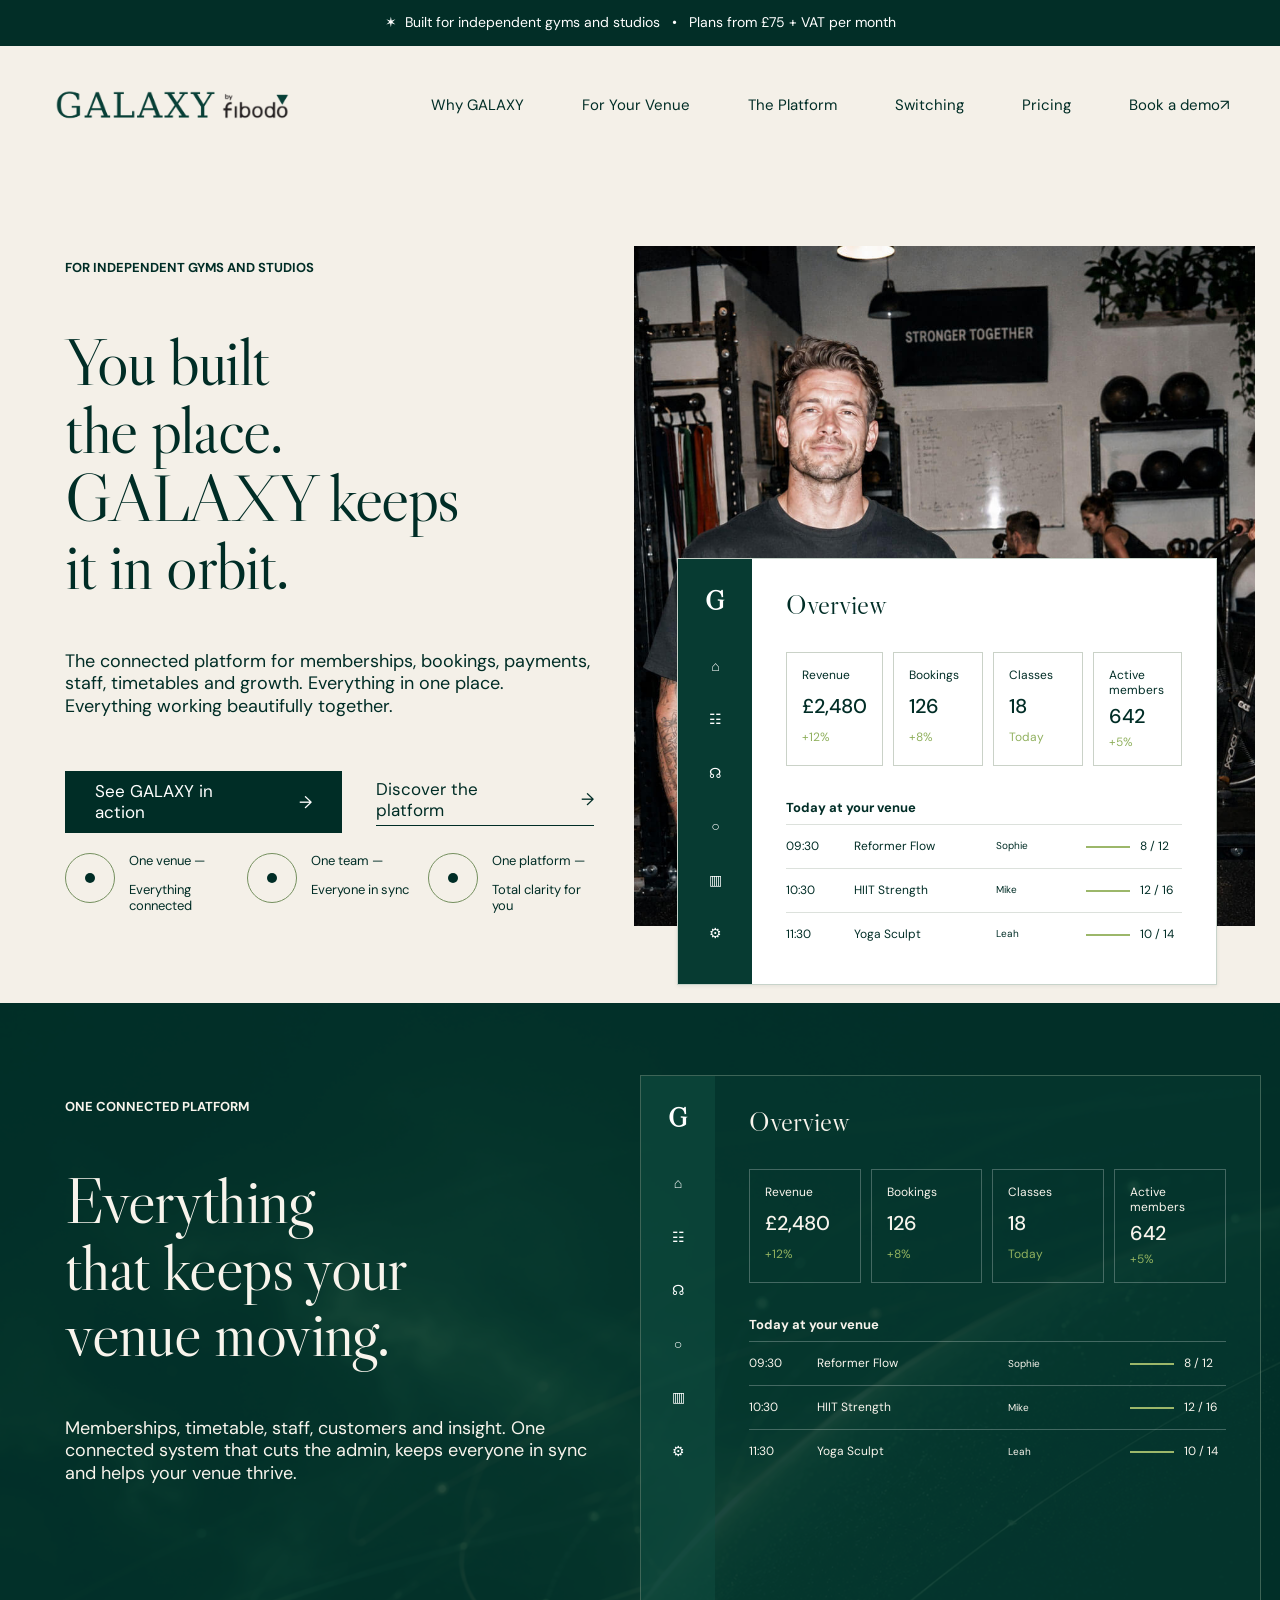
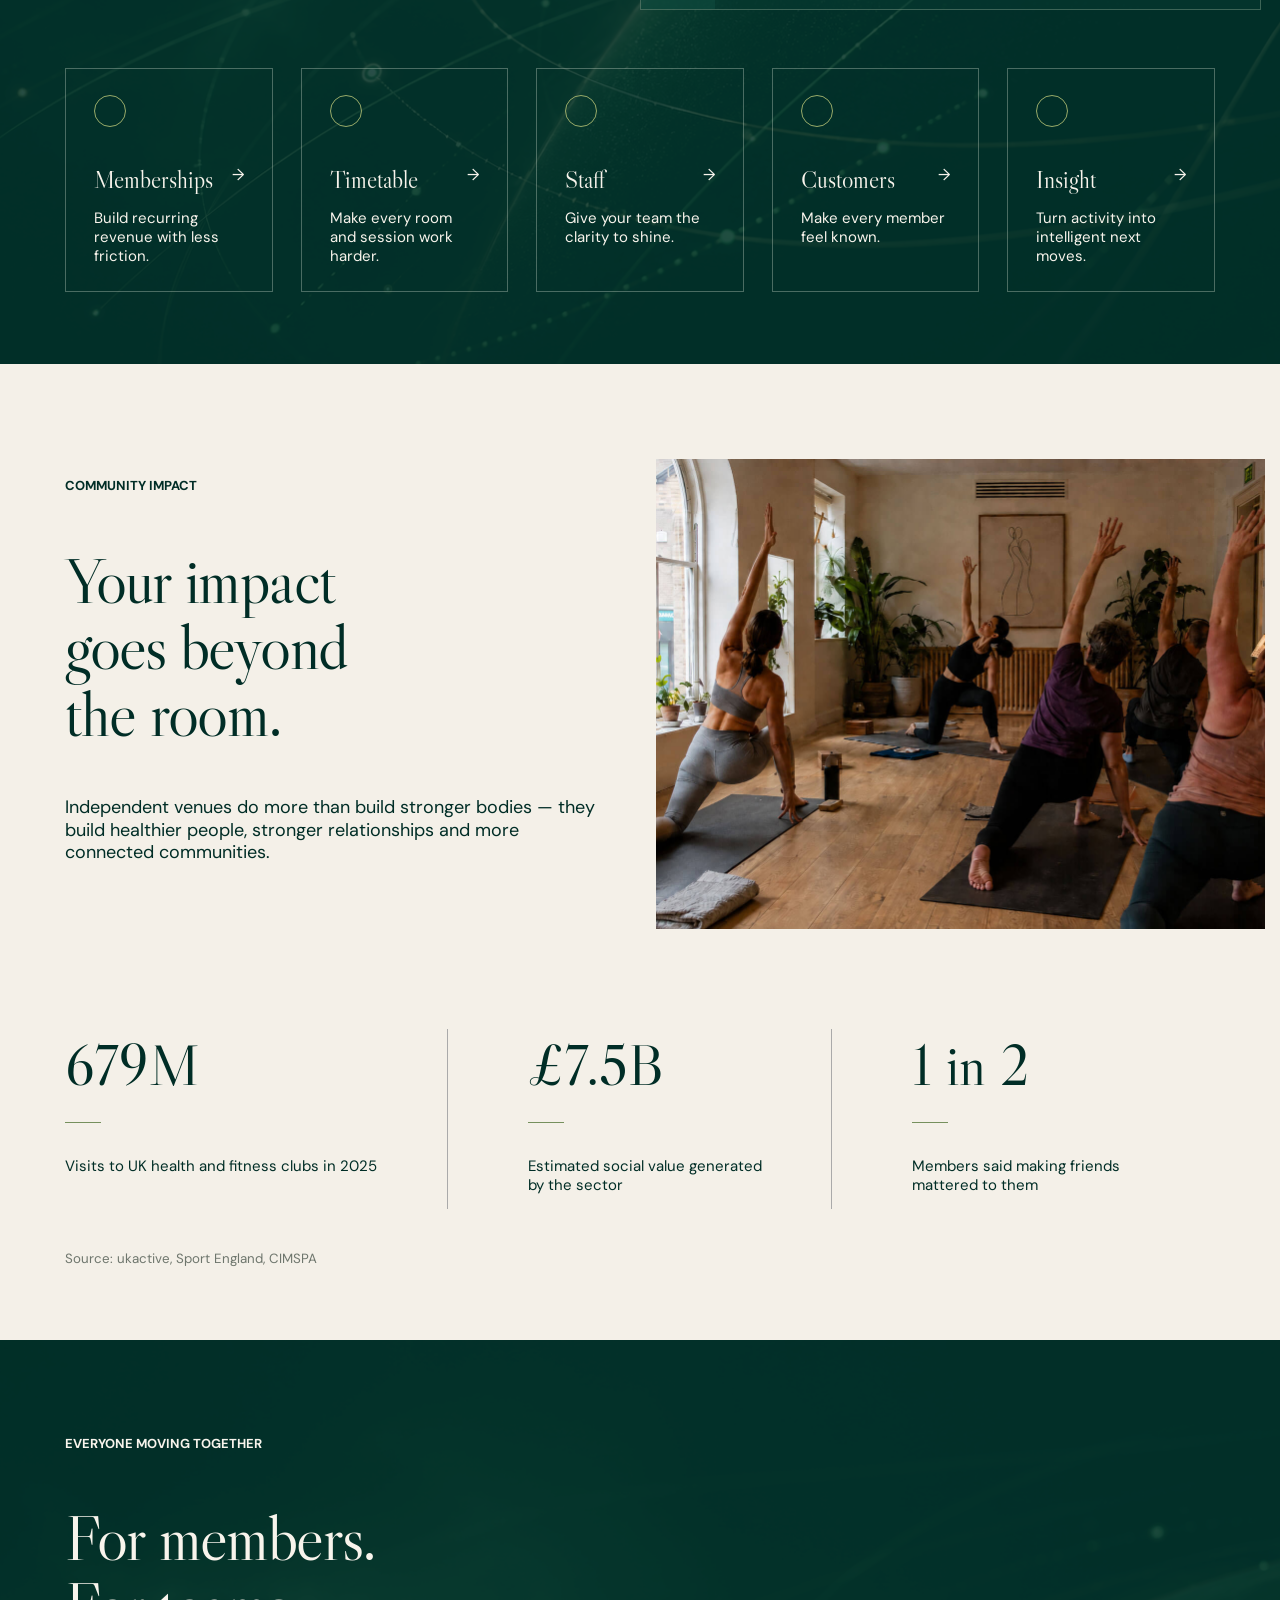
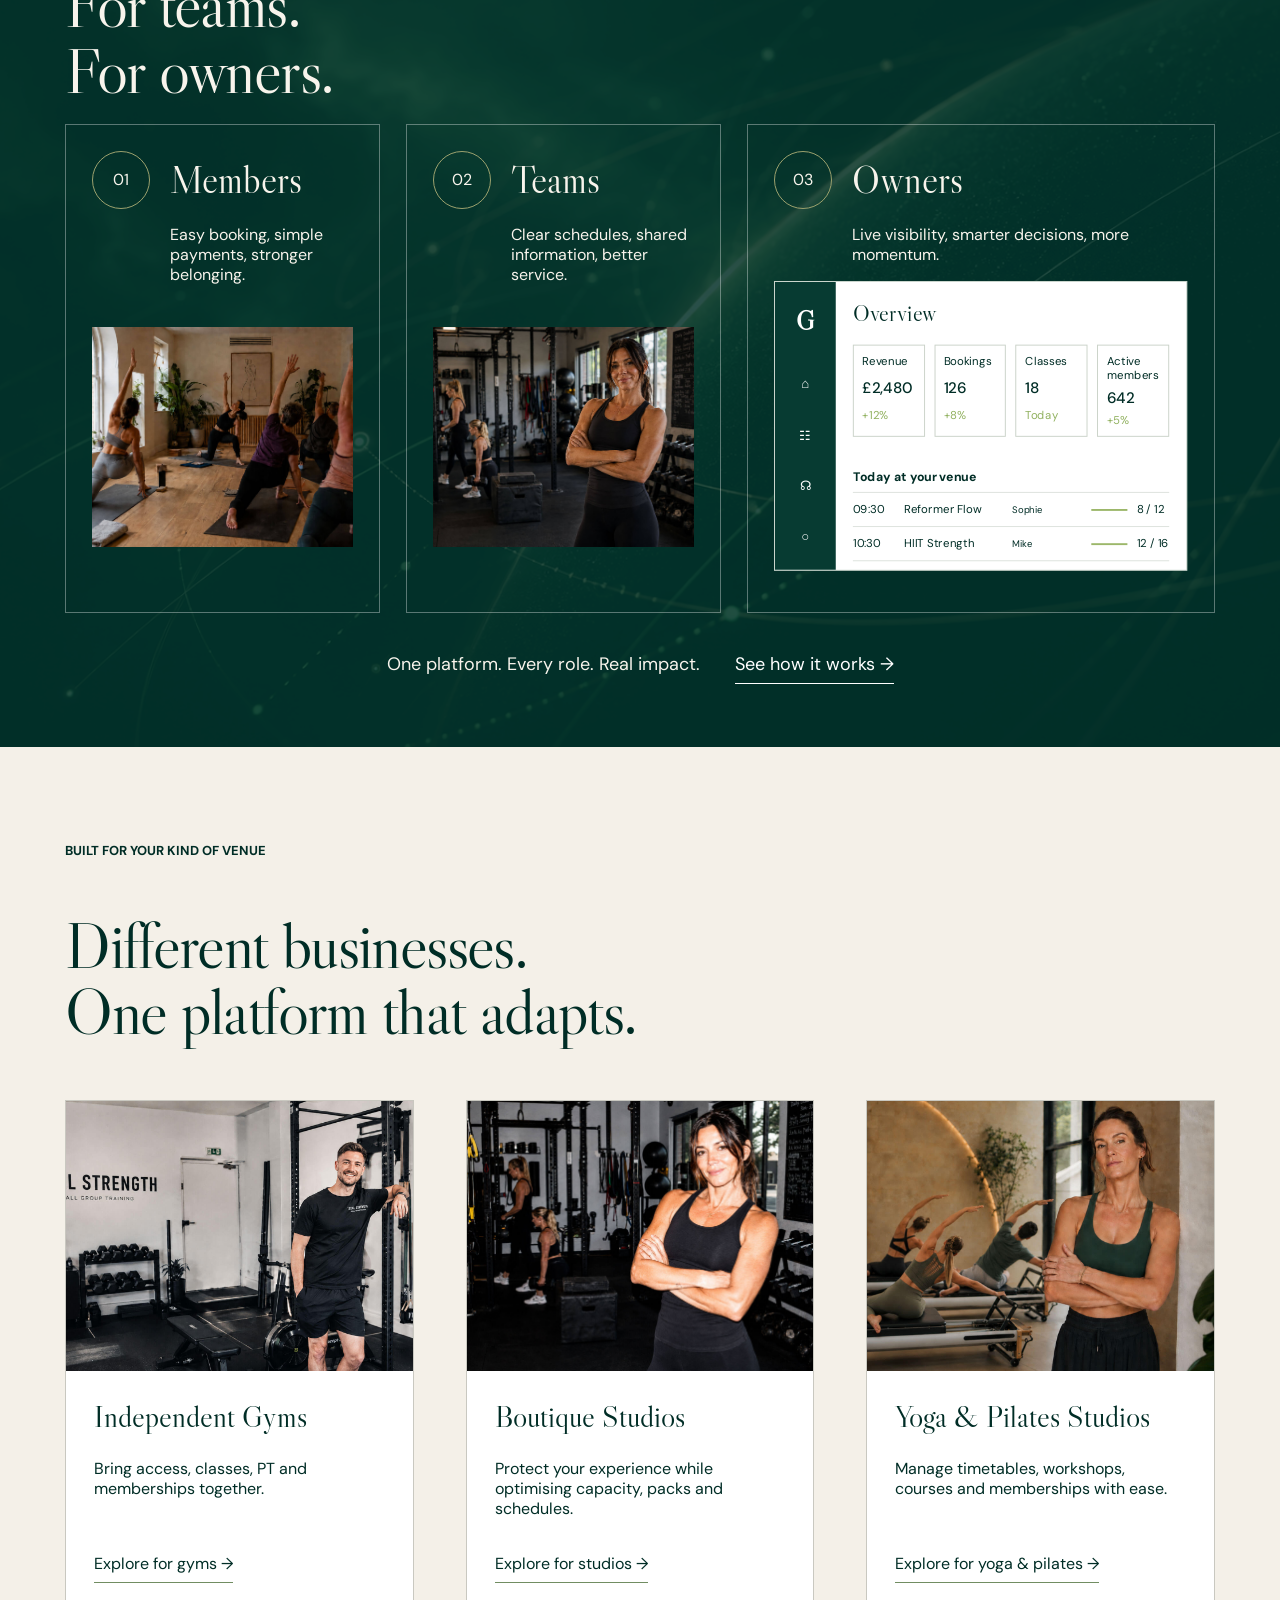
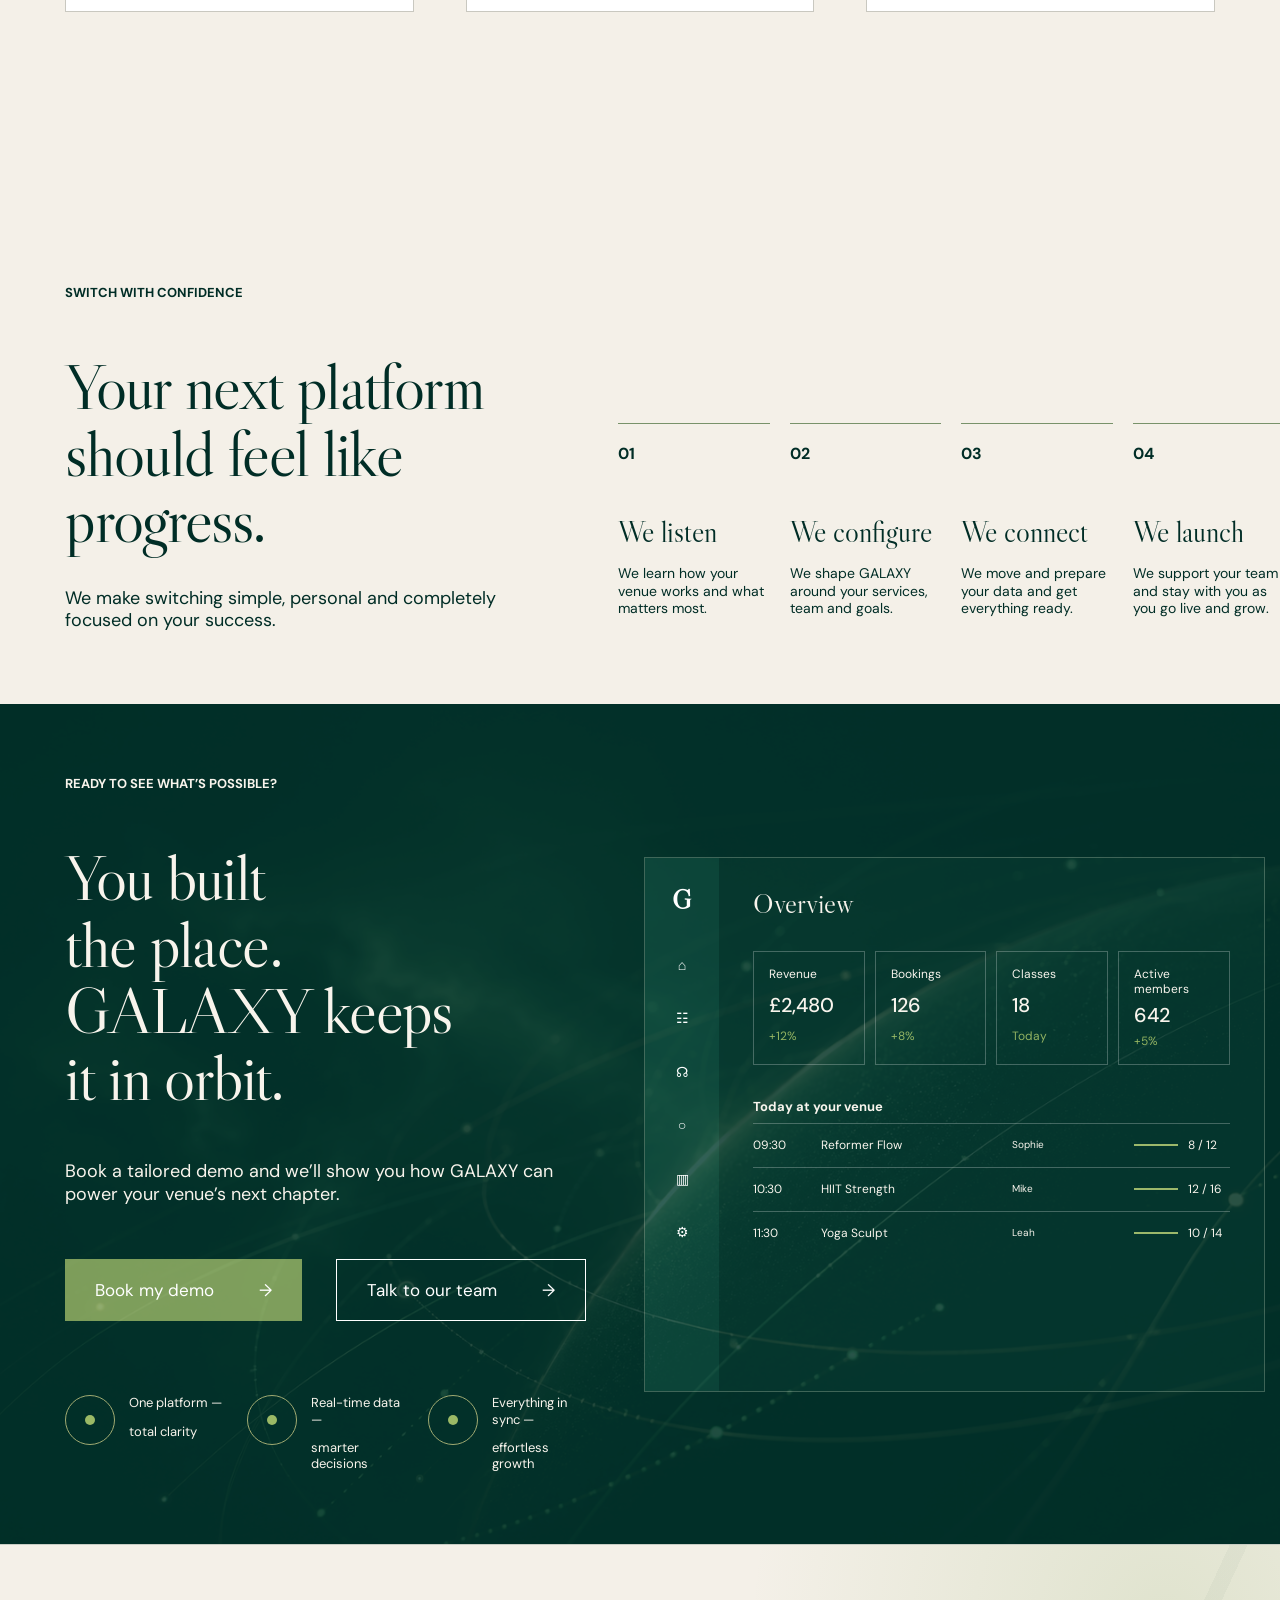
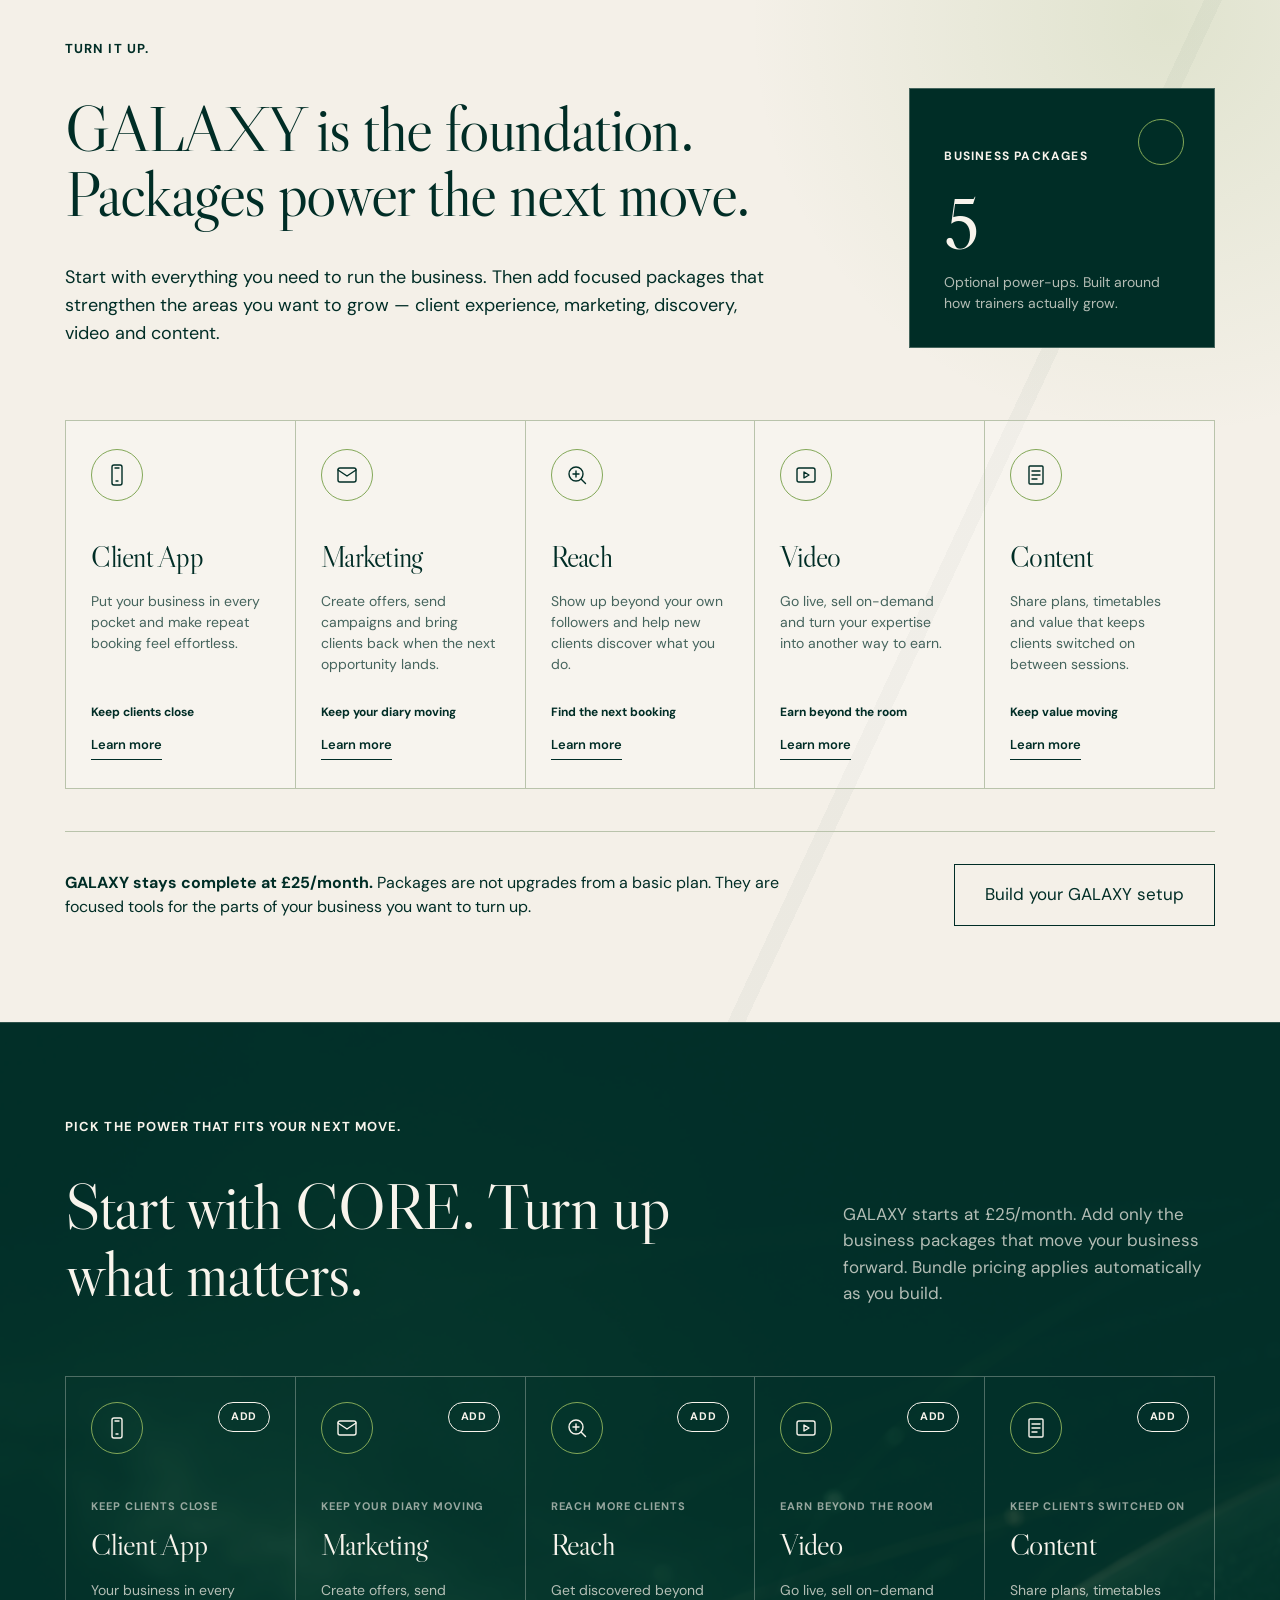
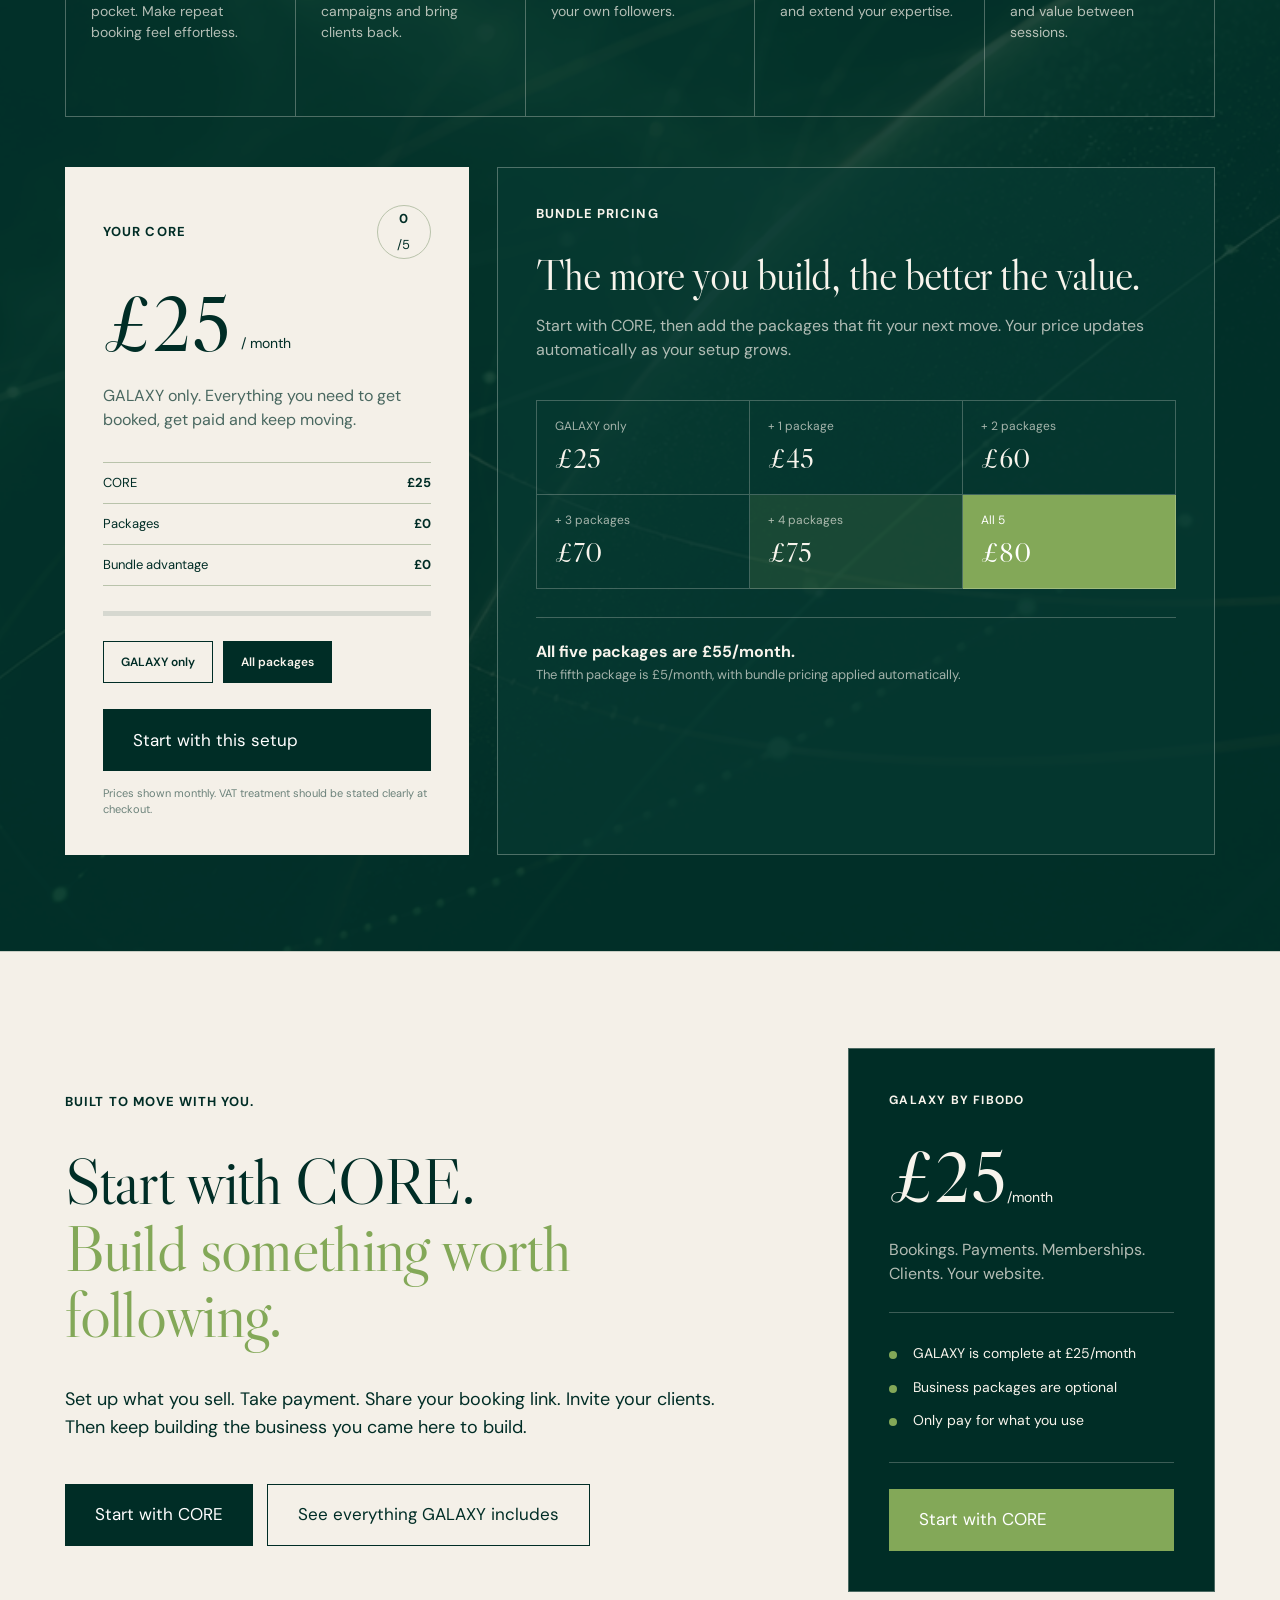
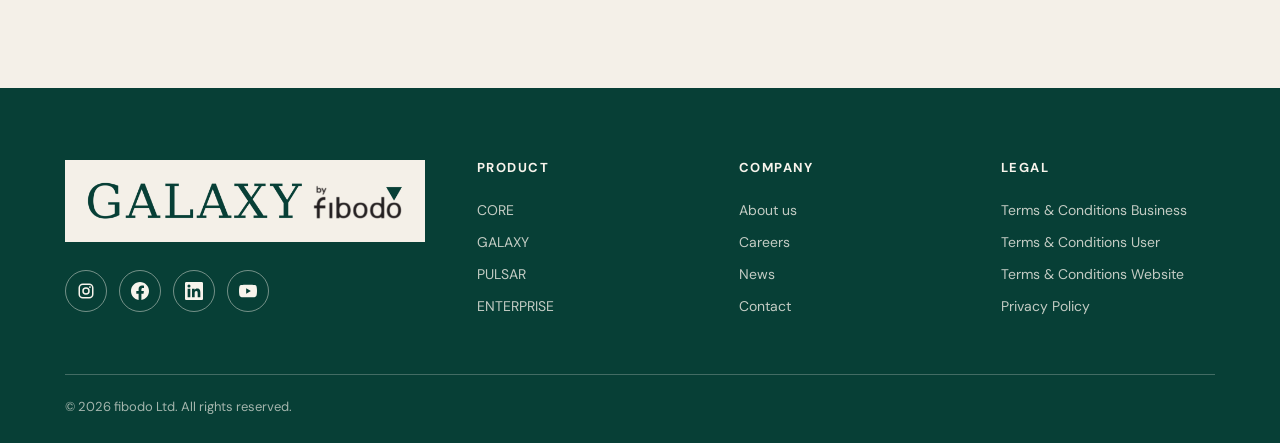
==== commit 77e3ca0a: "Add Co-authored-by: Codex <noreply@openai.com>" ====
--- a/index.html
+++ b/index.html
@@ -47,7 +47,7 @@
         </div>
       </div>
       <div class="hero-visual reveal">
-        <img src="assets/gym-owner.png" alt="Independent gym owner in his venue">
+        <img src="images/Small-Group-Owner---Pride.jpg" alt="Independent gym owner in his venue">
         <div class="dashboard hero-dashboard">
           <aside><strong>G</strong><span>⌂</span><span>☷</span><span>☊</span><span>○</span><span>▥</span><span>⚙</span>
           </aside>
@@ -132,7 +132,7 @@
           <p class="lead">Independent venues do more than build stronger bodies — they build healthier people, stronger
             relationships and more connected communities.</p>
         </div>
-        <div class="impact-image reveal"><img src="assets/group-class.png"
+        <div class="impact-image reveal"><img src="images/Yoga-Studio.jpg"
             alt="Group fitness class in an independent studio"></div>
       </div>
       <div class="stats reveal">
@@ -157,15 +157,15 @@
           <div class="role-title"><b>01</b>
             <h3>Members</h3>
           </div>
-          <p>Easy booking, simple payments, stronger belonging.</p><img src="assets/boutique-studio.png"
-            alt="Boutique fitness studio">
+          <p>Easy booking, simple payments, stronger belonging.</p><img src="images/Yoga-Studio.jpg"
+            alt="Members taking part in a yoga class">
         </article>
         <article class="reveal">
           <div class="role-title"><b>02</b>
             <h3>Teams</h3>
           </div>
-          <p>Clear schedules, shared information, better service.</p><img src="assets/group-class.png"
-            alt="Fitness team leading a class">
+          <p>Clear schedules, shared information, better service.</p><img
+            src="images/Functional-Training-Gym-_-Woman-Owner.jpg" alt="Fitness team working in an independent gym">
         </article>
         <article class="reveal">
           <div class="role-title"><b>03</b>
@@ -203,21 +203,22 @@
       <p class="eyebrow">BUILT FOR YOUR KIND OF VENUE</p>
       <h2>Different businesses.<br>One platform that adapts.</h2>
       <div class="venue-grid">
-        <article class="reveal"><img src="assets/gym-owner.png" alt="Independent gym">
+        <article class="reveal"><img src="images/Total-Strength---SMPT.jpg" alt="Independent strength gym owner">
           <div>
             <h3>Independent Gyms</h3>
             <p>Bring access, classes, PT and memberships together.</p><a href="#demo">Explore for gyms
               <span>→</span></a>
           </div>
         </article>
-        <article class="reveal"><img src="assets/boutique-studio.png" alt="Boutique studio">
+        <article class="reveal"><img src="images/Small-Group-Owner---Woman.jpg" alt="Boutique fitness studio owner">
           <div>
             <h3>Boutique Studios</h3>
             <p>Protect your experience while optimising capacity, packs and schedules.</p><a href="#demo">Explore for
               studios <span>→</span></a>
           </div>
         </article>
-        <article class="reveal"><img src="assets/group-class.png" alt="Yoga and Pilates studio">
+        <article class="reveal"><img src="images/Pilates-Studio-Owner---Profile-Pose.jpg"
+            alt="Pilates studio owner with a class">
           <div>
             <h3>Yoga &amp; Pilates Studios</h3>
             <p>Manage timetables, workshops, courses and memberships with ease.</p><a href="#demo">Explore for yoga
@@ -291,13 +292,13 @@
 
 
     <section id="package-explainer" class="package-explainer section-panel section-break"
-      aria-label="CORE business package explainer">
+      aria-label="GALAXY business package explainer">
       <div class="package-explainer-bg" aria-hidden="true"></div>
       <div class="container package-explainer-wrap reveal">
         <div class="package-explainer-top">
           <div class="package-explainer-copy">
             <span class="eyebrow">Turn it up.</span>
-            <h2>CORE is the foundation. Packages power the next move.</h2>
+            <h2>GALAXY is the foundation. Packages power the next move.</h2>
             <p>Start with everything you need to run the business. Then add focused packages that strengthen the areas
               you want to grow — client experience, marketing, discovery, video and content.</p>
           </div>
@@ -309,7 +310,7 @@
           </aside>
         </div>
 
-        <div class="package-explainer-grid" aria-label="CORE business package areas">
+        <div class="package-explainer-grid" aria-label="GALAXY business package areas">
           <article class="explainer-card" style="--accent:#9b5cff">
             <span class="explainer-icon" aria-hidden="true">
               <svg viewBox="0 0 24 24">
@@ -378,10 +379,10 @@
         </div>
 
         <div class="package-explainer-footer">
-          <p><strong>CORE stays complete at £25/month.</strong> Packages are not upgrades from a basic plan. They are
+          <p><strong>GALAXY stays complete at £25/month.</strong> Packages are not upgrades from a basic plan. They are
             focused tools for the parts of your business you want to turn up.</p>
           <a class="btn btn-outline-lime" href="https://web.fibodo.com/signup/information?app=c1" target="_blank"
-            rel="noopener noreferrer">Build your CORE setup</a>
+            rel="noopener noreferrer">Build your GALAXY setup</a>
         </div>
       </div>
       <div class="package-modal" data-package-modal hidden>
@@ -402,18 +403,18 @@
 
 
     <section id="packages" class="core-packages core-five-builder section-panel section-break"
-      aria-label="CORE package builder">
+      aria-label="GALAXY package builder">
       <div class="container" data-core-builder>
         <div class="core-five-hero reveal">
           <div class="core-five-copy">
             <span class="eyebrow">Pick the power that fits your next move.</span>
             <h2>Start with CORE. Turn up what matters.</h2>
-            <p>CORE starts at £25/month. Add only the business packages that move your business forward. Bundle pricing
+            <p>GALAXY starts at £25/month. Add only the business packages that move your business forward. Bundle pricing
               applies automatically as you build.</p>
           </div>
         </div>
 
-        <div class="core-five-grid reveal" aria-label="Choose CORE business packages">
+        <div class="core-five-grid reveal" aria-label="Choose GALAXY business packages">
           <article class="core-package-tile" data-package-card="client-app" style="--accent:#9b5cff" tabindex="0"
             role="button" aria-pressed="false">
             <div class="tile-glow"></div>
@@ -506,8 +507,8 @@
           </article>
         </div>
 
-        <div class="core-builder-bottom reveal" aria-label="CORE bundle pricing and selected package total">
-          <aside class="core-price-panel" aria-label="Your CORE package total">
+        <div class="core-builder-bottom reveal" aria-label="GALAXY bundle pricing and selected package total">
+          <aside class="core-price-panel" aria-label="Your GALAXY package total">
             <div class="price-panel-top">
               <span class="eyebrow">Your CORE</span>
               <span class="package-count"><strong id="bundleCount">0</strong>/5</span>
@@ -518,7 +519,7 @@
               <span>/ month</span>
             </div>
 
-            <p id="bundleLine">CORE only. Everything you need to get booked, get paid and keep moving.</p>
+            <p id="bundleLine">GALAXY only. Everything you need to get booked, get paid and keep moving.</p>
 
             <div class="price-stack">
               <div><span>CORE</span><strong>£25</strong></div>
@@ -529,7 +530,7 @@
             <div class="bundle-progress" aria-hidden="true"><i id="bundleProgress"></i></div>
 
             <div class="price-actions">
-              <button class="core-mini-action" type="button" data-bundle-action="clear">CORE only</button>
+              <button class="core-mini-action" type="button" data-bundle-action="clear">GALAXY only</button>
               <button class="core-mini-action is-dark" type="button" data-bundle-action="all">All packages</button>
             </div>
 
@@ -544,8 +545,8 @@
             <p>Start with CORE, then add the packages that fit your next move. Your price updates automatically as your
               setup grows.</p>
 
-            <div class="bundle-rate-grid" aria-label="CORE bundle pricing table">
-              <div class="bundle-rate is-base"><span>CORE only</span><strong>£25</strong></div>
+            <div class="bundle-rate-grid" aria-label="GALAXY bundle pricing table">
+              <div class="bundle-rate is-base"><span>GALAXY only</span><strong>£25</strong></div>
               <div class="bundle-rate"><span>+ 1 package</span><strong>£45</strong></div>
               <div class="bundle-rate"><span>+ 2 packages</span><strong>£60</strong></div>
               <div class="bundle-rate"><span>+ 3 packages</span><strong>£70</strong></div>
@@ -597,15 +598,15 @@
             <a class="btn btn-primary" href="https://web.fibodo.com/signup/information?app=c1" target="_blank"
               rel="noopener noreferrer">Start with CORE</a>
             <a class="btn btn-ghost" href="https://web.fibodo.com/signup/information?app=c1" target="_blank"
-              rel="noopener noreferrer">See everything CORE includes</a>
+              rel="noopener noreferrer">See everything GALAXY includes</a>
           </div>
         </div>
         <article class="price-card glass-panel">
-          <span>CORE by fibodo</span>
+          <span>GALAXY by fibodo</span>
           <strong>£25<small>/month</small></strong>
           <p>Bookings. Payments. Memberships. Clients. Your website.</p>
           <ul>
-            <li>CORE is complete at £25/month</li>
+            <li>GALAXY is complete at £25/month</li>
             <li>Business packages are optional</li>
             <li>Only pay for what you use</li>
           </ul>
--- a/core-sections.css
+++ b/core-sections.css
@@ -1,4 +1,4 @@
-/* New CORE sections, translated into the GALAXY visual system. */
+/* New GALAXY sections, translated into the GALAXY visual system. */
 .section-panel{padding:96px 5.1vw}
 .section-panel>.container{width:min(1440px,100%);margin:0 auto}
 .section-panel h2,.section-panel h3{font-family:var(--serif);font-weight:400;letter-spacing:-.025em}
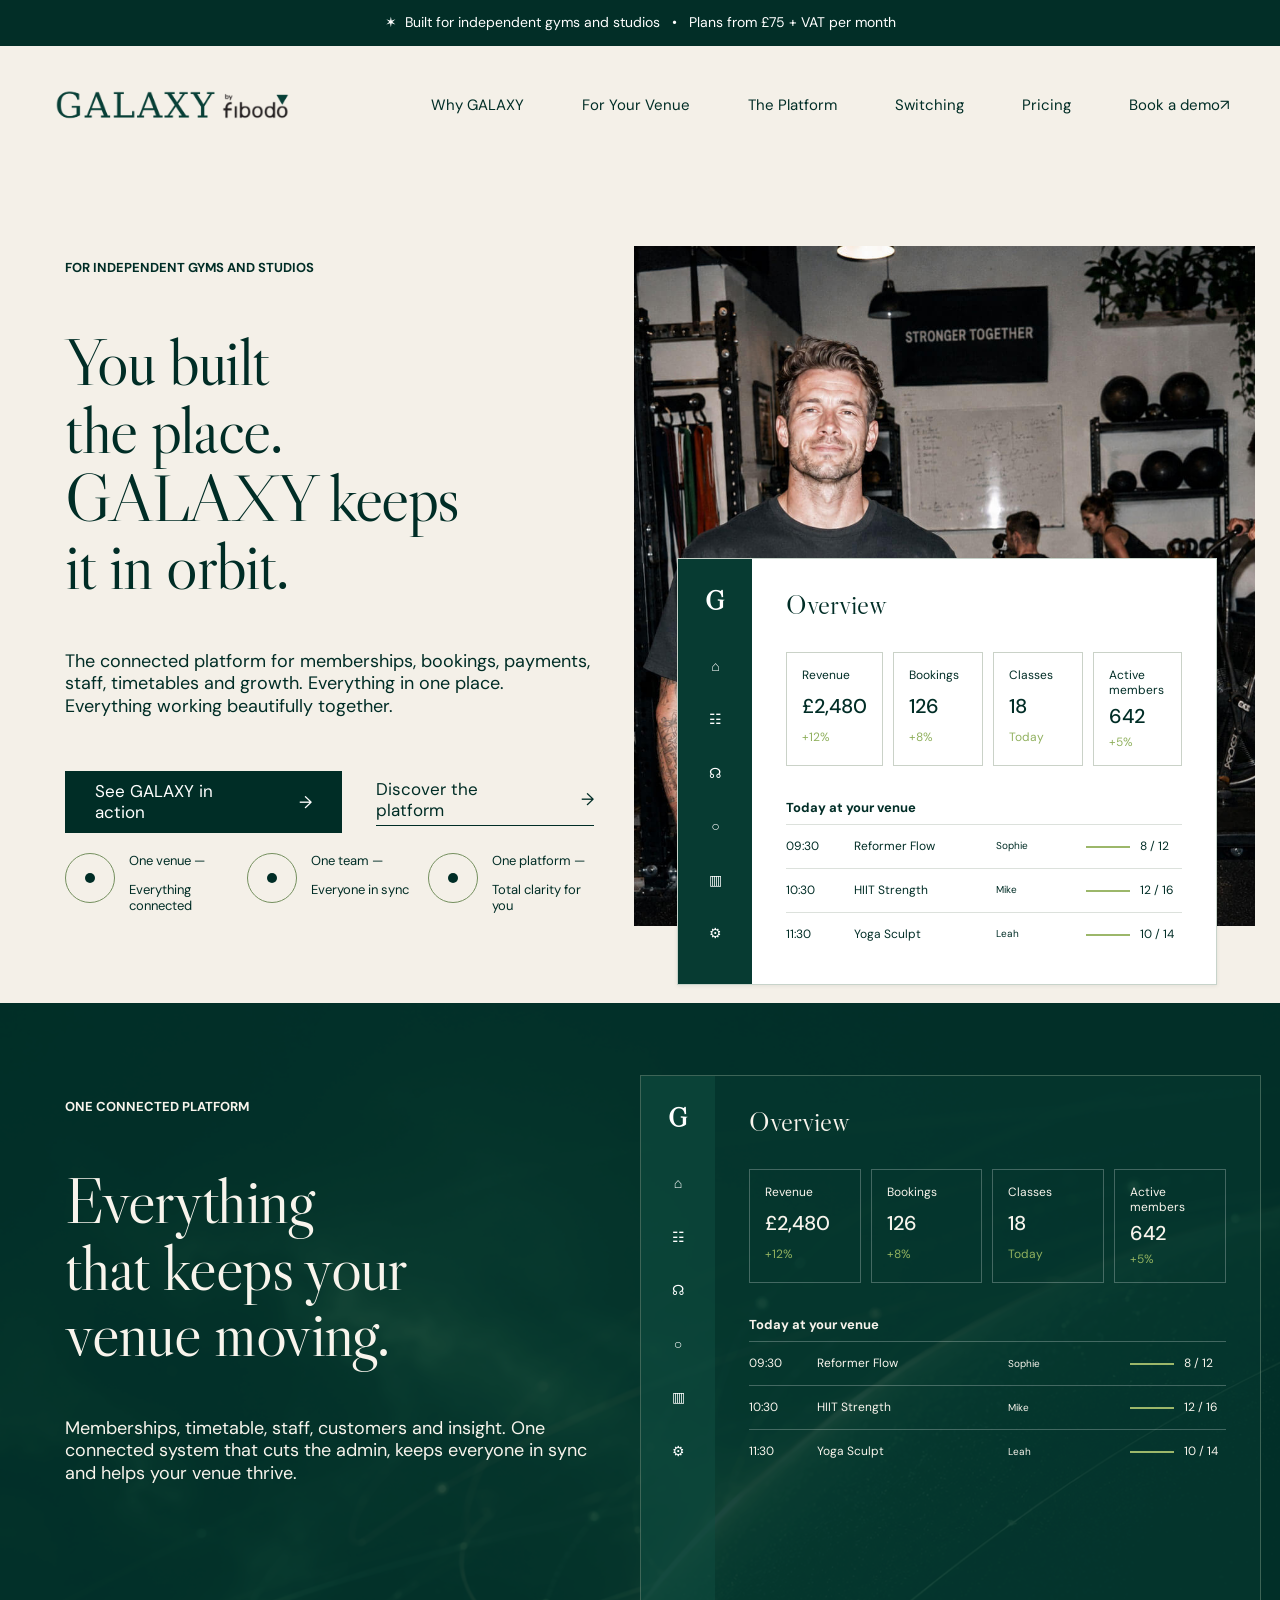
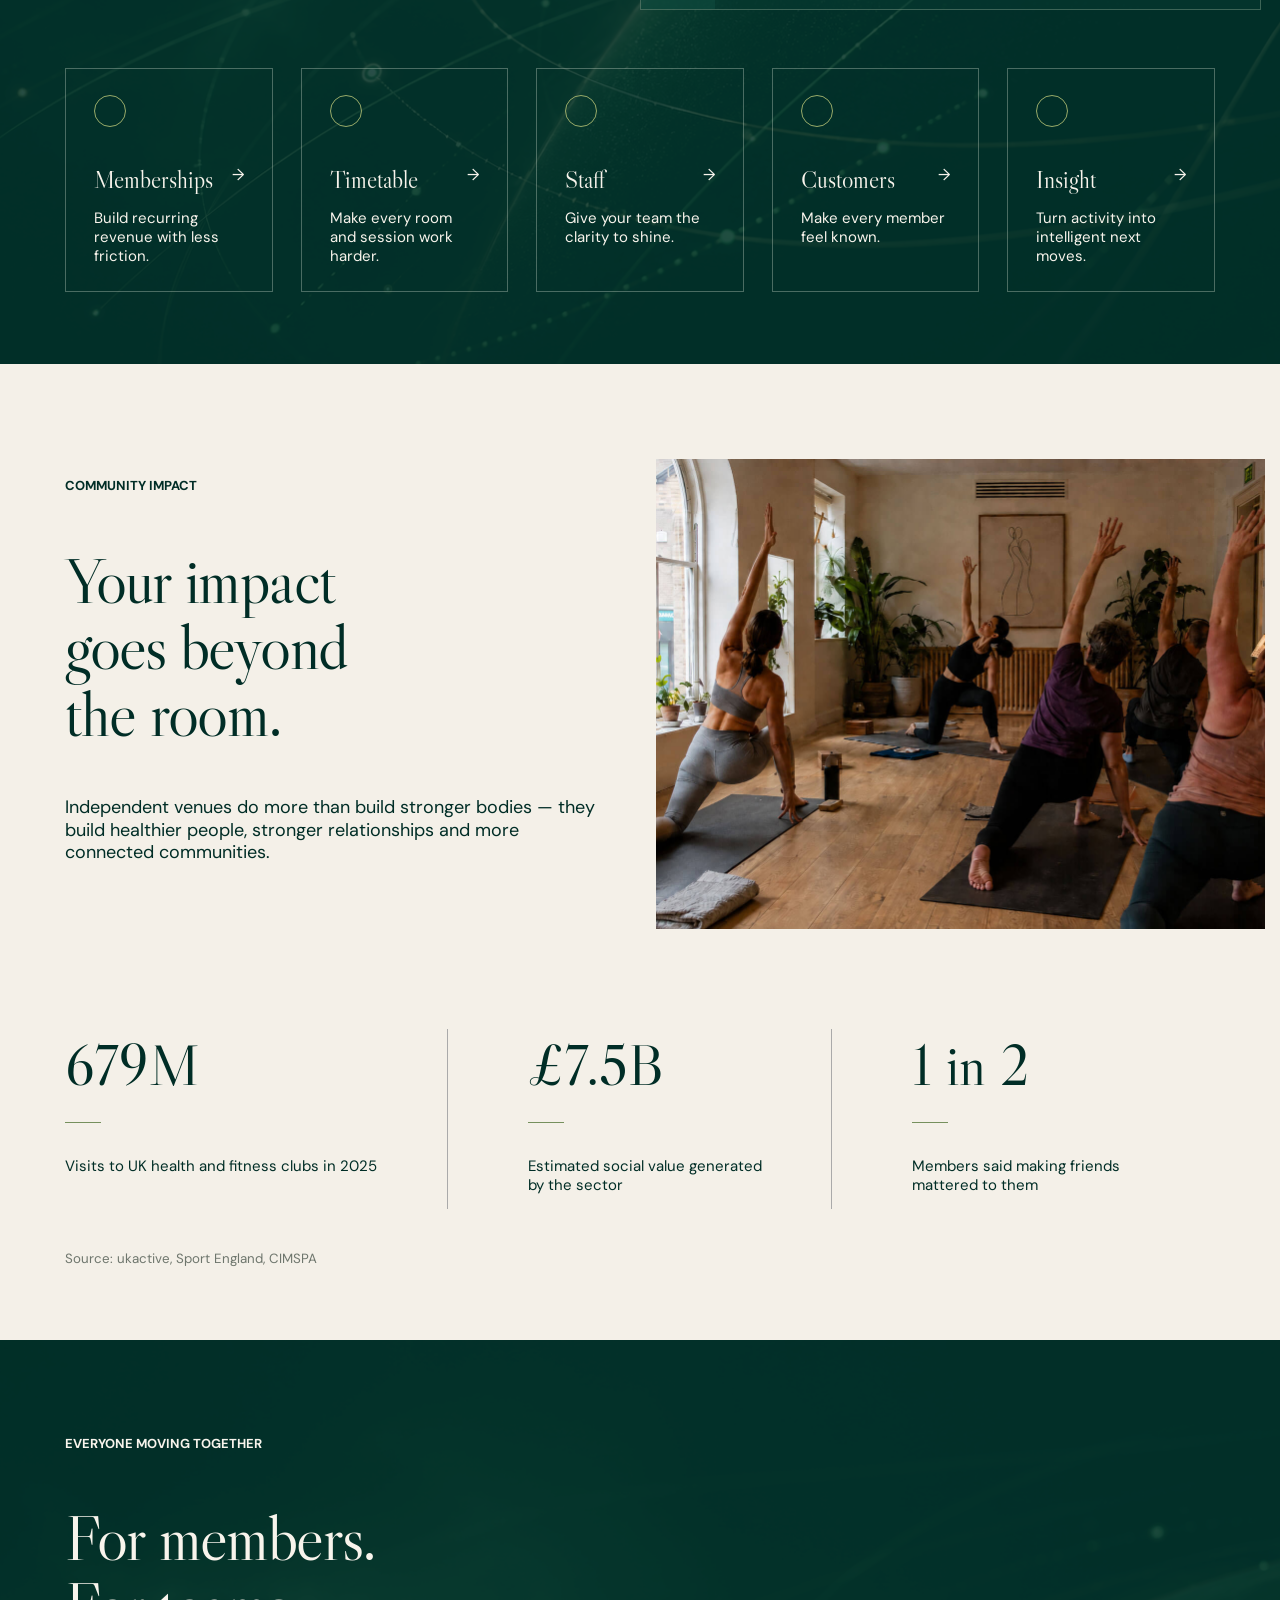
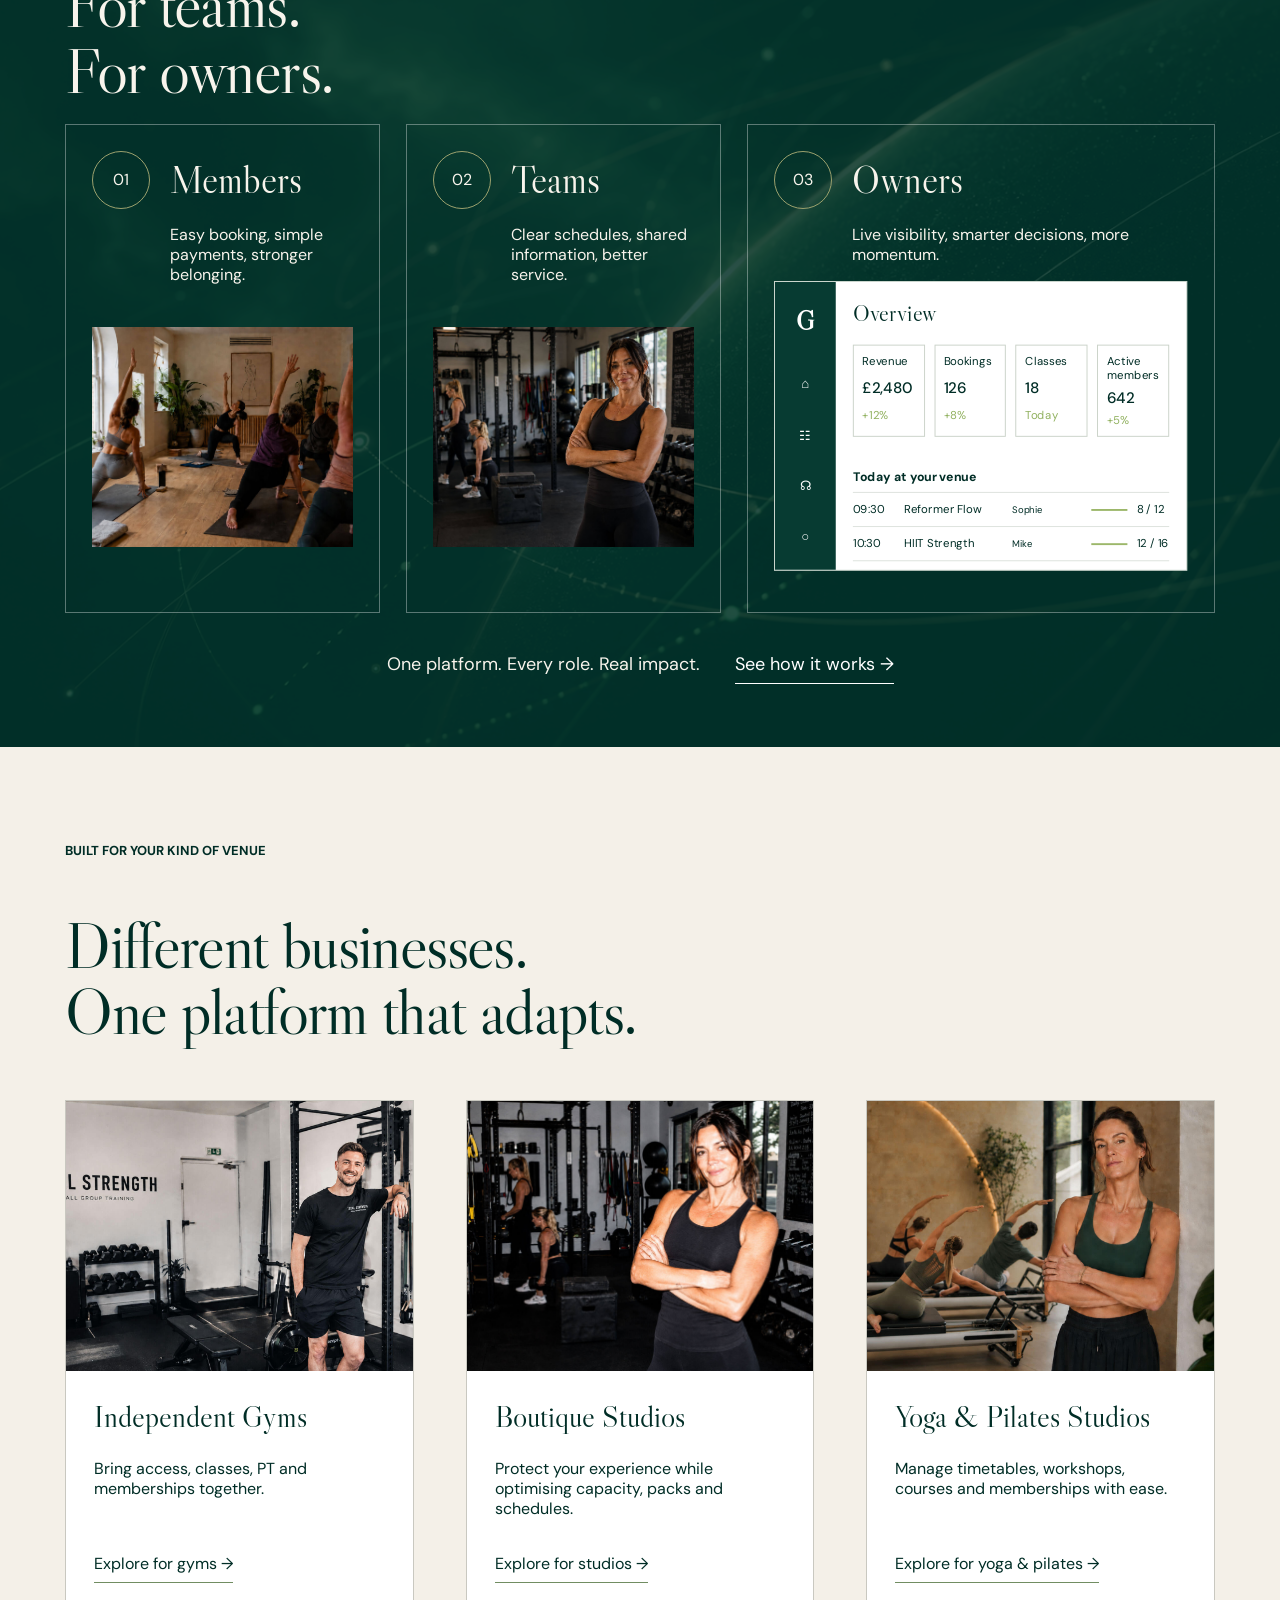
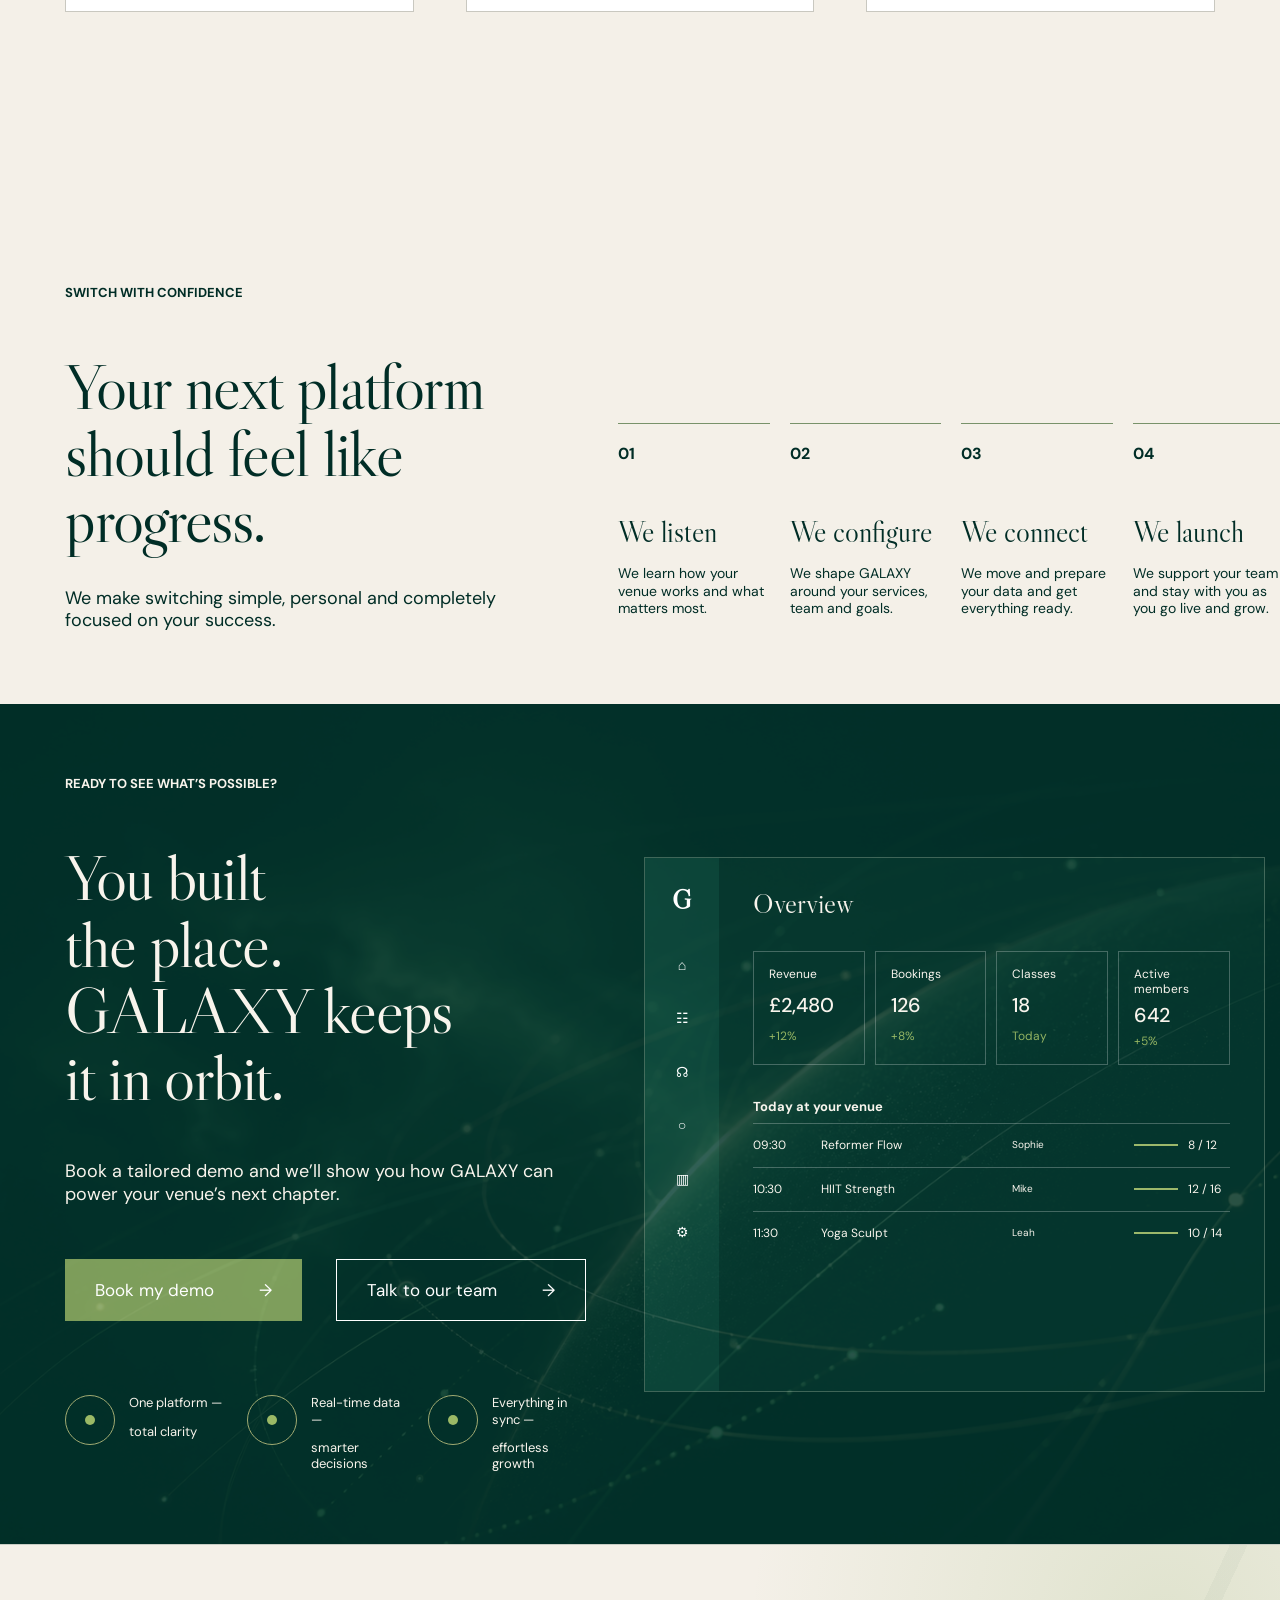
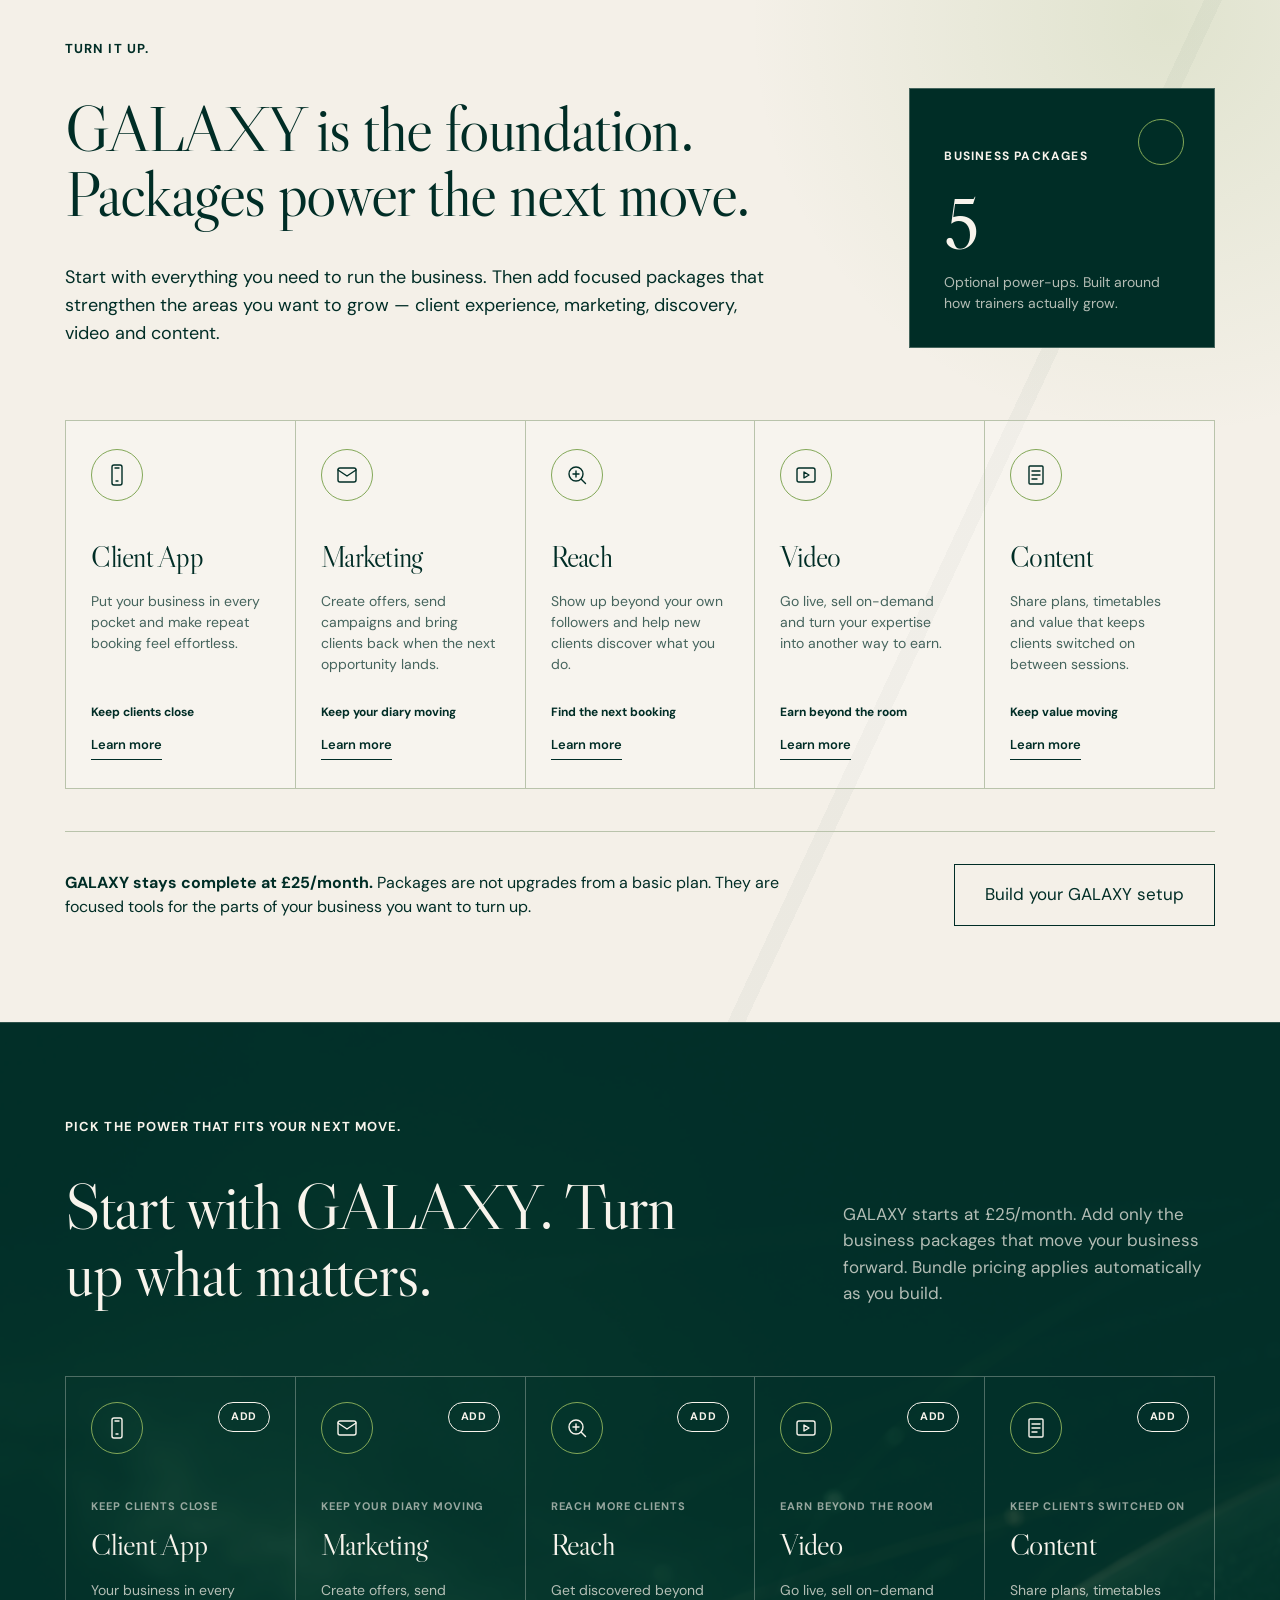
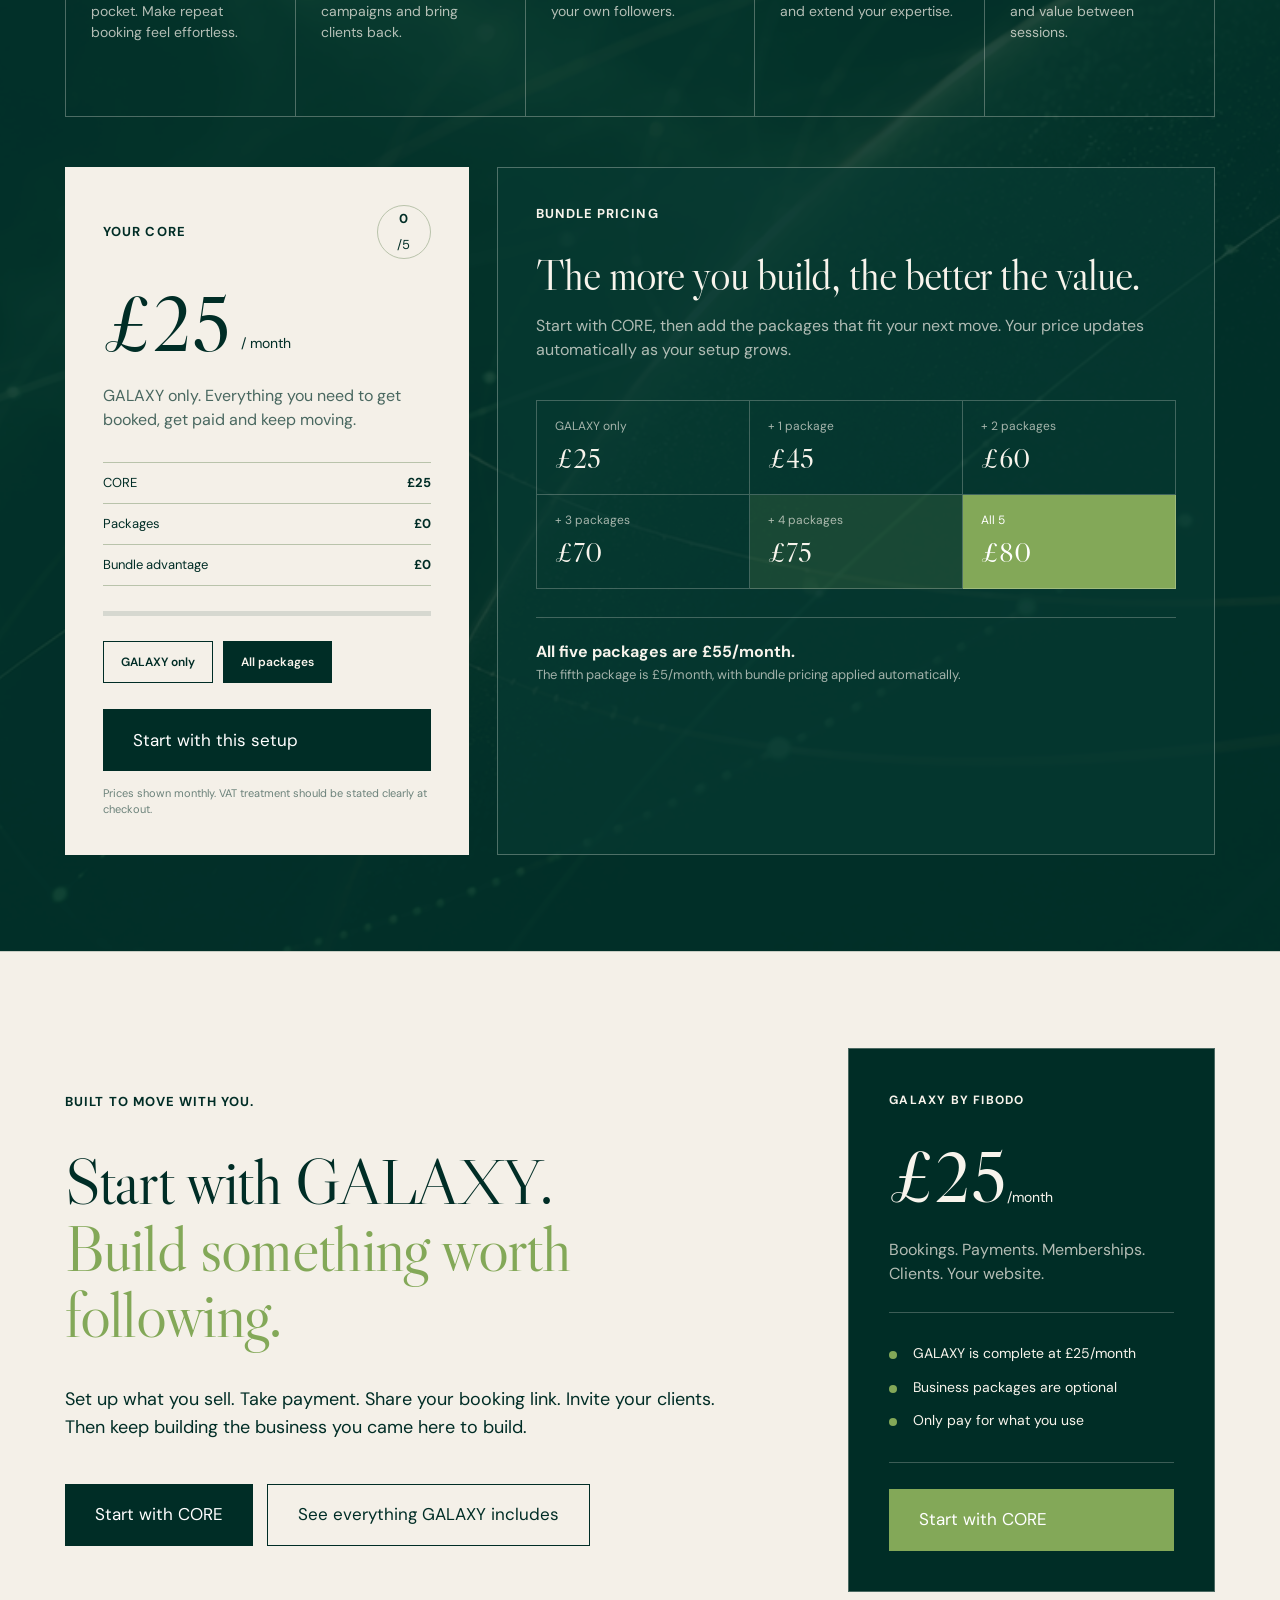
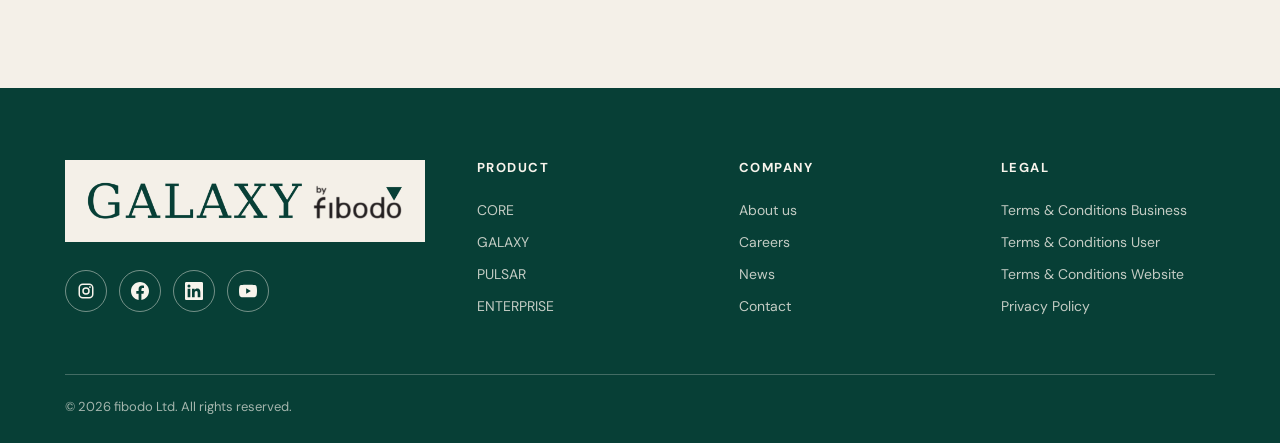
==== commit 96c36109: "Add" ====
--- a/index.html
+++ b/index.html
@@ -408,7 +408,7 @@
         <div class="core-five-hero reveal">
           <div class="core-five-copy">
             <span class="eyebrow">Pick the power that fits your next move.</span>
-            <h2>Start with CORE. Turn up what matters.</h2>
+            <h2>Start with GALAXY. Turn up what matters.</h2>
             <p>GALAXY starts at £25/month. Add only the business packages that move your business forward. Bundle pricing
               applies automatically as you build.</p>
           </div>
@@ -591,7 +591,7 @@
       <div class="container final-grid reveal">
         <div>
           <span class="eyebrow">Built to move with you.</span>
-          <h2>Start with CORE. <em>Build something worth following.</em></h2>
+          <h2>Start with GALAXY. <em>Build something worth following.</em></h2>
           <p class="section-copy">Set up what you sell. Take payment. Share your booking link. Invite your clients. Then
             keep building the business you came here to build.</p>
           <div class="hero-actions">
